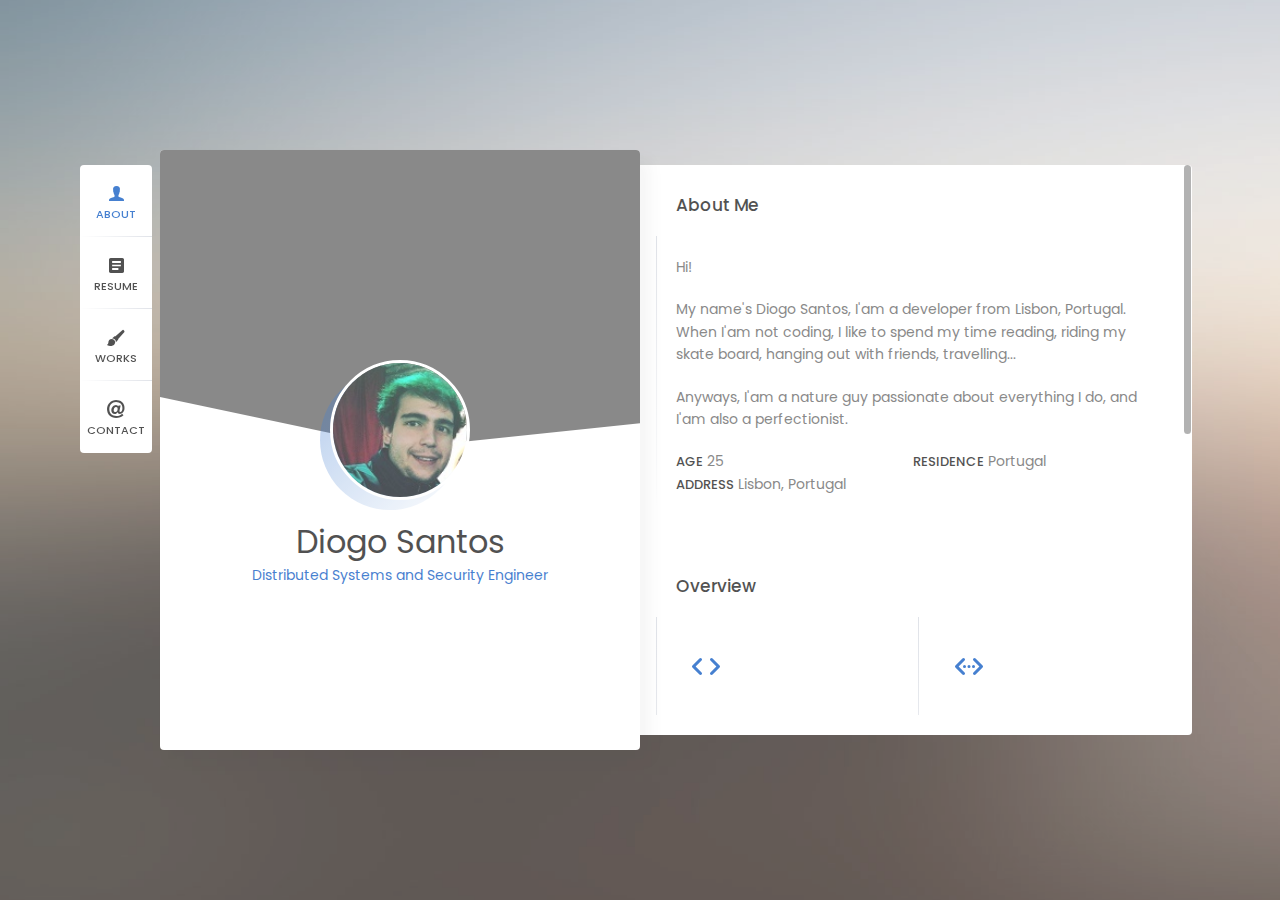
==== index.html @ 5b714a7c "Added pi hard to gaming" ====
<!DOCTYPE html>
<html lang="en">
<head>
	
	<!--
		Basic
	-->
	<meta charset="UTF-8" />
	<meta http-equiv="X-UA-Compatible" content="IE=edge"> 
	<title>Diogo Santos - Portfolio</title>
	<meta name="viewport" content="width=device-width, initial-scale=1, maximum-scale=1" />
	<meta name="description" content="Diogo Santos Portfolio & Resume" />
	<meta name="keywords" content="diogo santos, vcard, resposnive, resume, personal, card, cv, cards, portfolio" />
	<meta name="author" content="snackk" />
	
	<!--
		Load Fonts
	-->
	<link href="https://fonts.googleapis.com/css?family=Poppins:100,100i,200,200i,300,300i,400,400i,500,500i,600,600i,700,700i,800,800i,900,900i" rel="stylesheet">
	<link rel="stylesheet" href="https://use.fontawesome.com/releases/v5.0.9/css/all.css" integrity="sha384-5SOiIsAziJl6AWe0HWRKTXlfcSHKmYV4RBF18PPJ173Kzn7jzMyFuTtk8JA7QQG1" crossorigin="anonymous">
	
	<!--
		Load CSS
	-->
	<link rel="stylesheet" href="css/basic.css" />
	<link rel="stylesheet" href="css/layout.css" />
	<link rel="stylesheet" href="css/blogs.css" />
	<link rel="stylesheet" href="css/ionicons.css" />
	<link rel="stylesheet" href="css/magnific-popup.css" />
	<link rel="stylesheet" href="css/animate.css" />
	
	<!--[if lt IE 9]>
	<script src="http://css3-mediaqueries-js.googlecode.com/svn/trunk/css3-mediaqueries.js"></script>
	<script src="http://html5shim.googlecode.com/svn/trunk/html5.js"></script>
	<![endif]-->
	
	<!--
		Favicons
	-->
	<link rel="shortcut icon" href="images/favicons/favicon.png">
	
</head>

<body>
	<div class="page">
		
		<!-- preloader -->
		<div class="preloader">
			<div class="centrize full-width">
				<div class="vertical-center">
					<div class="spinner">
						<div class="double-bounce1"></div>
						<div class="double-bounce2"></div>
					</div>
				</div>
			</div>
		</div>

		<!-- background -->
		<div class="background" style="background-image: url(images/bg.jpg);"></div>

		<!--
			Container
		-->
		<div class="container opened" data-animation-in="rotateInUpLeft" data-animation-out="rotateOutUpLeft">

			<!--
				Header
			-->
			<header class="header">

				<!-- menu -->
				<div class="top-menu">
					<ul>
						<li class="active">
							<a href="#about-card">
								<span class="icon ion-person"></span>
								<span class="link">About</span>
							</a>
						</li>
						<li>
							<a href="#resume-card">
								<span class="icon ion-android-list"></span>
								<span class="link">Resume</span>
							</a>
						</li>
						<li>
							<a href="#works-card">
								<span class="icon ion-paintbrush"></span>
								<span class="link">Works</span>
							</a>
						</li>
						<li>
							<a href="#contacts-card">
								<span class="icon ion-at"></span>
								<span class="link">Contact</span>
							</a>
						</li>
					</ul>
				</div>

			</header>

			<!--
				Card - Started
			-->
			<div class="card-started" id="home-card">

				<!--
					Profile
				-->
				<div class="profile">

					<!-- profile image -->
					<div class="slide" style="background-image: url(images/profile-bg.jpg);"></div>

					<!-- profile photo -->
					<div class="image">
						<img src="images/avatar.jpg" alt="" />
					</div>

					<!-- profile titles -->
					<div class="title">Diogo Santos</div>
					<div class="subtitle">Distributed Systems and Security Engineer</div>

					<!-- profile socials -->
					<div class="social">
						<a target="_blank" href="https://github.com/snackk"><span class="fab fa-github"></span></a>
						<a target="_blank" href="https://pt.linkedin.com/in/diogo-santos-48513b123"><span class="fab fa-linkedin"></span></a>
						<a target="_blank" href="https://www.facebook.com/profile.php?id=100001290899066"><span class="fab fa-facebook"></span></a>
						<a target="_blank" href="https://plus.google.com/u/0/118277309247915487743/posts/p/pub"><span class="fab fa-google-plus"></span></a>
						<!--<a target="_blank" href="https://open.spotify.com/user/snackk?si=TuPP-r4gSHeyMeDCiRYcYQ"><span class="fab fa-spotify"></span></a>-->
						<!--<a target="_blank" href="https://stackoverflow.com/users/3866306/snackk"><span class="fab fa-stack-overflow"></span></a>-->
					</div>
					
					<!-- profile buttons -->


				</div>

			</div>

			<!-- 
				Card - About
			-->
			<div class="card-inner animated active" id="about-card">
				<div class="card-wrap">

					<!-- 
						About 
					-->
					<div class="content about">

						<!-- title -->
						<div class="title">About Me</div>

						<!-- content -->
						<div class="row">
							<div class="col col-d-12 col-t-12 col-m-12 border-line-v">
								<div class="text-box">
									<p>Hi!</p>
									<p>My name's Diogo Santos, I'am a developer from Lisbon, Portugal. When I'am not coding, I like to spend my time reading, riding my skate board, hanging out with friends, travelling...</p>
									<p>Anyways, I'am a nature guy passionate about everything I do, and I'am also a perfectionist.</p>
								</div>
								<div class="info-list">
									<ul>
										<li><strong>Age </strong> 25</li>
										<li><strong>Residence </strong> Portugal</li>
										<li><strong>Address </strong> Lisbon, Portugal</li>
									</ul>
								</div>
							</div>
							<div class="clear"></div>
						</div>

					</div>

					<!--
						Overview
					-->
					<div class="content services">

						<!-- title -->
						<div class="title">Overview</div>

						<!-- content -->
						<div class="row service-items border-line-v">

							<!-- service item -->
							<div class="col col-d-6 col-t-6 col-m-12 border-line-h">
								<div class="service-item">
									<div class="icon"><span class="ion ion-code"></span></div>
									<div class="name">Development</div>
									<p>
										I like to build ideas from scratch, and test out the latest frameworks/technologies.
									</p>
								</div>
							</div>

							<!-- service item -->
							<div class="col col-d-6 col-t-6 col-m-12 border-line-h">
								<div class="service-item">
									<div class="icon"><span class="ion ion-code-working"></span></div>
									<div class="name">Security</div>
									<p>
										Sometimes I do some PenTesting challenges on my own, because I'am always looking for newer and different challenges.
									</p>
								</div>
							</div>

							<!-- service item -->
							<div class="col col-d-6 col-t-6 col-m-12">
								<div class="service-item">
									<div class="icon"><span class="ion ion-ios-game-controller-b"></span></div>
									<div class="name">Game Development</div>
									<p>
										From time to time i like to design and develop some 2d/3d games.
									</p>
								</div>
							</div>							

							<!-- service item -->
							<div class="col col-d-6 col-t-6 col-m-12">
								<div class="service-item">
									<div class="icon"><span class="ion ion-bug"></span></div>
									<div class="name">Bug Here!</div>
									<p>
										... I tend to create a ton of bugs too! But hey good news, usually i patch them :D
									</p>
								</div>
							</div>

							<div class="clear"></div>
						</div>

					</div>

					<!--
						Companies
					-->
					<div class="content clients">

						<!-- title -->
						<div class="title">Companies</div>
						<p>These are the Companies that i've had the pleasure to collaborate with.</p>

						<!-- content -->
						<div class="row client-items">

							<!-- client item -->
							<div class="col col-d-3 col-t-3 col-m-6">
								<div class="client-item">
									<div class="image">
										<a target="_blank" href="https://www.polarising.com/">
											<img src="images/companies/polarising.png" alt="" />
										</a>
									</div>
								</div>
							</div>

							<!-- client item -->
							<div class="col col-d-3 col-t-3 col-m-6 border-line-v">
								<div class="client-item">
									<div class="image" style="padding-top: 0.4rem;">
										<a target="_blank" href="https://www.hlink.pt/">
											<img src="images/companies/hlink.jpg" alt="" />
										</a>
									</div>
								</div>
							</div>

							<div class="clear"></div>
						</div>

					</div>

				</div>
			</div>

			<!--
				Card - Resume
			-->
			<div class="card-inner" id="resume-card">
				<div class="card-wrap">

					<!--
						Resume
					-->
					<div class="content resume">

						<!-- title -->
						<div class="title">Resume</div>

						<!-- content -->
						<div class="row">

							<!-- experience -->
							<div class="col col-d-6 col-t-6 col-m-12 border-line-v">
								<div class="resume-title border-line-h">
									<div class="icon"><i class="ion ion-briefcase"></i></div>
									<div class="name">Experience</div>
								</div>
								<div class="resume-items">
									<div class="resume-item border-line-h active">
										<div class="date">2017 - Present</div>
										<div class="name">Software Consultant</div>
										<div class="company">Polarising</div>
										<p>
											Collaborate as a full-stack developer on several near-shore and internal projects.
										</p>
									</div>
									<div class="resume-item border-line-h">
										<div class="date">2015-2015</div>
										<div class="name">Summer Internship</div>
										<div class="company">HLink</div>
										<p>
											Developed a mobile App for Android, IOS and WindowsPhone using KendoUI.
										</p>
									</div>
								</div>
							</div>

							<!-- education -->
							<div class="col col-d-6 col-t-6 col-m-12 border-line-v">
								<div class="resume-title border-line-h">
									<div class="icon"><i class="ion ion-university"></i></div>
									<div class="name">Education</div>
								</div>
								<div class="resume-items">
									<div class="resume-item border-line-h active">
										<div class="date">2015 - Present</div>
										<div class="name">Instituto Superior Técnico</div>
										<div class="company">Lisbon</div>
										<p>
											Master of Science (MSc) Computer Science and Engineering - Distributed Systems and Security
										</p>
									</div>
									<div class="resume-item border-line-h">
										<div class="date">2011 - 2017</div>
										<div class="name">Instituto Superior Técnico</div>
										<div class="company">Lisbon</div>
										<p>
											Bachelor of Science (BSc) Computer Science and Engineering
										</p>
									</div>
								</div>
							</div>

							<div class="clear"></div>
						</div>

					</div>

					<!--
						Skills
					-->
					<div class="content skills">

						<!-- title -->
						<div class="title">Skills</div>

						<!-- content -->
						<div class="row">

							<!-- skill item -->
							<div class="col col-d-6 col-t-6 col-m-12 border-line-v">
								<div class="skills-list">
									<div class="skill-title border-line-h">
										<div class="icon"><i class="ion ion-easel"></i></div>
										<div class="name">Front-End</div>
									</div>
									<ul>
										<li class="border-line-h"> 
											<div class="name">Angular / Typescript / JavaScript</div>
											<div class="progress">
												<div class="percentage" style="width:80%;"></div>
											</div>
										</li>
										<li>
											<div class="name">HTML / CSS</div>
											<div class="progress">
												<div class="percentage" style="width:75%;"></div>
											</div>
										</li>	
										<li class="border-line-h"> 
											<div class="name">Ionic</div>
											<div class="progress">
												<div class="percentage" style="width:70%;"></div>
											</div>
										</li>										
										<li class="border-line-h"> 
											<div class="name">Bootstrap</div>
											<div class="progress">
												<div class="percentage" style="width:60%;"></div>
											</div>
										</li>
										<li class="border-line-h"> 
											<div class="name">Web Design</div>
											<div class="progress">
												<div class="percentage" style="width:50%;"></div>
											</div>
										</li>										
									</ul>
								</div>
							</div>

							<!-- skill item -->
							<div class="col col-d-6 col-t-6 col-m-12 border-line-v">
								<div class="skills-list">
									<div class="skill-title border-line-h">
										<div class="icon"><i class="ion ion-code"></i></div>
										<div class="name">Back-End</div>
									</div>
									<ul>
										<li class="border-line-h"> 
											<div class="name">Java</div>
											<div class="progress">
												<div class="percentage" style="width:90%;"></div>
											</div>
										</li>	
										<li class="border-line-h"> 
											<div class="name">C</div>
											<div class="progress">
												<div class="percentage" style="width:70%;"></div>
											</div>
										</li>
										<li class="border-line-h"> 
											<div class="name">C++</div>
											<div class="progress">
												<div class="percentage" style="width:70%;"></div>
											</div>
										</li>
										<li class="border-line-h"> 
											<div class="name">PHP / MYSQL</div>
											<div class="progress">
												<div class="percentage" style="width:70%;"></div>
											</div>
										</li>										
										<li class="border-line-h"> 
											<div class="name">C# / .NET</div>
											<div class="progress">
												<div class="percentage" style="width:60%;"></div>
											</div>
										</li>																		
									</ul>
								</div>
							</div>

							<!-- skill item -->
							<div class="col col-d-6 col-t-6 col-m-12 border-line-v">
								<div class="skills-list">
									<div class="skill-title border-line-h">
										<div class="icon"><i class="ion ion-ios-game-controller-b"></i></div>
										<div class="name">Gaming</div>
									</div>
									<ul>
										<li class="border-line-h">
											<div class="name">Unreal Engine</div>
											<div class="progress">
												<div class="percentage" style="width:70%;"></div>
											</div>
										</li>
										<li>
											<div class="name">Unity</div>
											<div class="progress">
												<div class="percentage" style="width:60%;"></div>
											</div>
										</li>
										<li class="border-line-h">
											<div class="name">OpenGL (GLUT / lwjgl)</div>
											<div class="progress">
												<div class="percentage" style="width:50%;"></div>
											</div>
										</li>
									</ul>
								</div>
							</div>

							<div class="clear"></div>
						</div>

						<a href="cv/DiogoManuelTunesPrudenteDosSantosResume.pdf" class="lnk" download="cv/DiogoManuelTunesPrudenteDosSantosResume.pdf">
							<span class="text">Download CV</span>
							<span class="ion ion-archive"></span>
						</a>

					</div>

				</div>
			</div>

			<!--
				Card - Works
			-->
			<div class="card-inner" id="works-card">
				<div class="card-wrap">

					<!--
						Works
					-->
					<div class="content works">

						<!-- title -->
						<div class="title">Recent Works</div>

						<!-- filters -->
						<div class="filter-menu filter-button-group">
							<div class="f_btn active">
								<label><input type="radio" name="fl_radio" value="grid-item" />All</label>
							</div>
							<div class="f_btn">
								<label><input type="radio" name="fl_radio" value="game" />Gaming</label>
							</div>
							<div class="f_btn">
								<label><input type="radio" name="fl_radio" value="linux" />Linux</label>
							</div>
							<div class="f_btn">
								<label><input type="radio" name="fl_radio" value="riot" />Robotics / IoT</label>
							</div>
							<div class="f_btn">
								<label><input type="radio" name="fl_radio" value="web" />Web</label>
							</div>
						</div>

						<!-- content -->
						<div class="row grid-items border-line-v">

							<!-- STARTUP -->
							<div class="col col-d-6 col-t-6 col-m-12 grid-item web border-line-h">
								<div class="box-item">
									<div class="image">
										<a href="#popup-5" class="has-popup-media">
											<img src="images/works/startup/logo.jpg" alt="" />
											<span class="info">
												<span class="ion ion-images"></span>
											</span>
										</a>
									</div>
									<div class="desc">
										<a href="#popup-5" class="name has-popup-media">Tiles Landing Page</a>
										<div class="category">Web</div>
									</div>
									<div id="popup-5" class="popup-box mfp-fade mfp-hide">
										<div class="content">
											<div class="image">
												<img src="images/works/startup/logo.jpg" alt="">
											</div>
											<div class="desc">
												<div class="post-box">
													<h1>Tiles Landing Page</h1>
													<div class="blog-detail">Web</div>
													<div class="blog-content">
														<p>
															YOYOOYYSo striking at of to welcomed resolved. Northward by described up household therefore
															attention. Excellence decisively nay man yet impression for contrasted remarkably.
														</p>
														<p>
															Forfeited you engrossed but gay sometimes explained. Another as studied it to evident.
															Merry sense given he be arise. Conduct at an replied removal an amongst. Remaining
															determine few her two cordially admitting old.
														</p>
														<blockquote>
															Vestibulum ante ipsum primis in faucibus orci luctus et ultrices posuere cubilia
															Curae; Pellentesque suscipit.
														</blockquote>
														<p>
															Tiled say decay spoil now walls meant house. My mr interest thoughts screened of outweigh
															removing. Evening society musical besides inhabit ye my. Lose hill well up will he over on.
															Increasing sufficient everything men him admiration unpleasing sex.
														</p>
														<ul class="list-style">
															<li>Greatest properly off ham exercise all.</li>
															<li>Unsatiable invitation its possession nor off.</li>
															<li>All difficulty estimating unreserved increasing the solicitude.</li>
														</ul>
														<p>
															Unpleasant astonished an diminution up partiality. Noisy an their of meant. Death means
															up civil do an offer wound of.
														</p>
													</div>
													<a href="https://tiles.social/" class="button">
														<span class="text">View Project</span>
														<span class="arrow"></span>
													</a>
												</div>
											</div>
										</div>
									</div>
								</div>
							</div>

							<!-- ARCH-LINUX -->
							<div class="col col-d-6 col-t-6 col-m-12 grid-item linux border-line-h">
								<div class="box-item">
									<div class="image">
										<a href="#popup-0" class="has-popup-media">
											<img src="images/works/arch-linux/arch.png" alt="" />
											<span class="info">
												<span class="ion ion-images"></span>
											</span>
										</a>
									</div>
									<div class="desc">
										<a href="#popup-0" class="name has-popup-media">Arch-Linux with Deepin</a>
										<div class="category">Linux</div>
									</div>
									<div id="popup-0" class="popup-box mfp-fade mfp-hide">
										<div class="content">
											<div class="image">
												<img src="images/works/arch-linux/arch.png" alt="">
											</div>
											<div class="desc">
												<div class="post-box">
													<h1>Arch-Linux with Deepin</h1>
													<div class="blog-detail">Linux</div>
													<div class="blog-content">
														<p>
															LINUX you striking at of to welcomed resolved. Northward by described up household therefore
															attention. Excellence decisively nay man yet impression for contrasted remarkably.
														</p>
														<p>
															Forfeited you engrossed but gay sometimes explained. Another as studied it to evident.
															Merry sense given he be arise. Conduct at an replied removal an amongst. Remaining
															determine few her two cordially admitting old.
														</p>
														<blockquote>
															Vestibulum ante ipsum primis in faucibus orci luctus et ultrices posuere cubilia
															Curae; Pellentesque suscipit.
														</blockquote>
														<p>
															Tiled say decay spoil now walls meant house. My mr interest thoughts screened of outweigh
															removing. Evening society musical besides inhabit ye my. Lose hill well up will he over on.
															Increasing sufficient everything men him admiration unpleasing sex.
														</p>
														<ul class="list-style">
															<li>Greatest properly off ham exercise all.</li>
															<li>Unsatiable invitation its possession nor off.</li>
															<li>All difficulty estimating unreserved increasing the solicitude.</li>
														</ul>
														<p>
															Unpleasant astonished an diminution up partiality. Noisy an their of meant. Death means
															up civil do an offer wound of.
														</p>
													</div>
													<a href="https://github.com/snackk/arch-installation" class="button">
														<span class="text">View Project</span>
														<span class="arrow"></span>
													</a>
												</div>
											</div>
										</div>
									</div>
								</div>
							</div>

							<!-- OWNCLOUD -->
							<div class="col col-d-6 col-t-6 col-m-12 grid-item linux border-line-h">
								<div class="box-item">
									<div class="image">
										<a href="#popup-1" class="has-popup-media">
											<img src="images/works/rpi/owncloud.jpg" alt="" />
											<span class="info">
												<span class="ion ion-images"></span>
											</span>
										</a>
									</div>
									<div class="desc">
										<a href="#popup-1" class="name has-popup-media">Raspberry Pi with OwnCloud</a>
										<div class="category">Linux</div>
									</div>
									<div id="popup-1" class="popup-box mfp-fade mfp-hide">
										<div class="content">
											<div class="image">
												<img src="images/works/rpi/owncloud.jpg" alt="">
											</div>
											<div class="desc">
												<div class="post-box">
													<h1>Raspberry Pi with OwnCloud</h1>
													<div class="blog-detail">Linux</div>
													<div class="blog-content">
														<p>
															Raspberry Pi with OwnCloud you striking at of to welcomed resolved. Northward by described up household therefore
															attention. Excellence decisively nay man yet impression for contrasted remarkably.
														</p>
														<p>
															Forfeited you engrossed but gay sometimes explained. Another as studied it to evident.
															Merry sense given he be arise. Conduct at an replied removal an amongst. Remaining
															determine few her two cordially admitting old.
														</p>
														<blockquote>
															Vestibulum ante ipsum primis in faucibus orci luctus et ultrices posuere cubilia
															Curae; Pellentesque suscipit.
														</blockquote>
														<p>
															Tiled say decay spoil now walls meant house. My mr interest thoughts screened of outweigh
															removing. Evening society musical besides inhabit ye my. Lose hill well up will he over on.
															Increasing sufficient everything men him admiration unpleasing sex.
														</p>
														<ul class="list-style">
															<li>Greatest properly off ham exercise all.</li>
															<li>Unsatiable invitation its possession nor off.</li>
															<li>All difficulty estimating unreserved increasing the solicitude.</li>
														</ul>
														<p>
															Unpleasant astonished an diminution up partiality. Noisy an their of meant. Death means
															up civil do an offer wound of.
														</p>
													</div>
												</div>
											</div>
										</div>
									</div>
								</div>
							</div>

							<!-- RETROPI -->
							<div class="col col-d-6 col-t-6 col-m-12 grid-item linux border-line-h">
								<div class="box-item">
									<div class="image">
										<a href="#popup-2" class="has-popup-media">
											<img src="images/works/rpi/nespi.jpg" alt="" />
											<span class="info">
												<span class="ion ion-images"></span>
											</span>
										</a>
									</div>
									<div class="desc">
										<a href="#popup-2" class="name has-popup-media">Raspberry Pi with RetroPi</a>
										<div class="category">Linux</div>
									</div>
									<div id="popup-2" class="popup-box mfp-fade mfp-hide">
										<div class="content">
											<div class="image">
												<img src="images/works/rpi/nespi.jpg" alt="">
											</div>
											<div class="desc">
												<div class="post-box">
													<h1>Raspberry Pi with RetroPi</h1>
													<div class="blog-detail">Linux</div>
													<div class="blog-content">
														<p>
															Raspberry Pi with Nespi you striking at of to welcomed resolved. Northward by described up household therefore
															attention. Excellence decisively nay man yet impression for contrasted remarkably.
														</p>
														<p>
															Forfeited you engrossed but gay sometimes explained. Another as studied it to evident.
															Merry sense given he be arise. Conduct at an replied removal an amongst. Remaining
															determine few her two cordially admitting old.
														</p>
														<blockquote>
															Vestibulum ante ipsum primis in faucibus orci luctus et ultrices posuere cubilia
															Curae; Pellentesque suscipit.
														</blockquote>
														<p>
															Tiled say decay spoil now walls meant house. My mr interest thoughts screened of outweigh
															removing. Evening society musical besides inhabit ye my. Lose hill well up will he over on.
															Increasing sufficient everything men him admiration unpleasing sex.
														</p>
														<ul class="list-style">
															<li>Greatest properly off ham exercise all.</li>
															<li>Unsatiable invitation its possession nor off.</li>
															<li>All difficulty estimating unreserved increasing the solicitude.</li>
														</ul>
														<p>
															Unpleasant astonished an diminution up partiality. Noisy an their of meant. Death means
															up civil do an offer wound of.
														</p>
													</div>
												</div>
											</div>
										</div>
									</div>
								</div>
							</div>


							<!-- 42 - Choose Your Side -->
							<div class="col col-d-6 col-t-6 col-m-12 grid-item game border-line-h">
								<div class="box-item">
									<div class="image">
										<a href="#popup-6" class="has-popup-media">
											<img src="images/works/games/42.png" alt="" />
											<span class="info">
												<span class="ion ion-images"></span>
											</span>
										</a>
									</div>
									<div class="desc">
										<a href="#popup-6" class="name has-popup-media">42 - Choose Your Side</a>
										<div class="category">Gaming</div>
									</div>
									<div id="popup-6" class="popup-box mfp-fade mfp-hide">
										<div class="content">
											<div class="image">
												<iframe width="100%" height="400" src="https://www.youtube.com/embed/hP3WnTAHkMg?cc_load_policy=1" frameborder="0" allow="autoplay; encrypted-media" allowfullscreen></iframe>
											</div>
											<div class="desc">
												<div class="post-box">
													<h1>42 - Choose Your Side</h1>
													<div class="blog-detail">Gaming</div>
													<div class="blog-content">
														<p>
															LED Lamp using NodeMCUspi you striking at of to welcomed resolved. Northward by described up household therefore
															attention. Excellence decisively nay man yet impression for contrasted remarkably.
														</p>
														<p>
															Forfeited you engrossed but gay sometimes explained. Another as studied it to evident.
															Merry sense given he be arise. Conduct at an replied removal an amongst. Remaining
															determine few her two cordially admitting old.
														</p>
														<blockquote>
															Vestibulum ante ipsum primis in faucibus orci luctus et ultrices posuere cubilia
															Curae; Pellentesque suscipit.
														</blockquote>
														<p>
															Tiled say decay spoil now walls meant house. My mr interest thoughts screened of outweigh
															removing. Evening society musical besides inhabit ye my. Lose hill well up will he over on.
															Increasing sufficient everything men him admiration unpleasing sex.
														</p>
														<ul class="list-style">
															<li>Greatest properly off ham exercise all.</li>
															<li>Unsatiable invitation its possession nor off.</li>
															<li>All difficulty estimating unreserved increasing the solicitude.</li>
														</ul>
														<p>
															Unpleasant astonished an diminution up partiality. Noisy an their of meant. Death means
															up civil do an offer wound of.
														</p>
													</div>
												</div>
											</div>
										</div>
									</div>
								</div>
							</div>

							<!-- 42 - Choose Your Side -->
							<div class="col col-d-6 col-t-6 col-m-12 grid-item game border-line-h">
								<div class="box-item">
									<div class="image">
										<a href="#popup-7" class="has-popup-media">
											<img src="images/works/games/pi_hard.png" alt="" />
											<span class="info">
												<span class="ion ion-images"></span>
											</span>
										</a>
									</div>
									<div class="desc">
										<a href="#popup-7" class="name has-popup-media">Pi Hard</a>
										<div class="category">Gaming</div>
									</div>
									<div id="popup-7" class="popup-box mfp-fade mfp-hide">
										<div class="content">
											<div class="image">
												<iframe width="100%" height="400" src="https://www.youtube.com/embed/trnEcc4HcAc?cc_load_policy=1" frameborder="0" allow="autoplay; encrypted-media" allowfullscreen></iframe>
											</div>
											<div class="desc">
												<div class="post-box">
													<h1>Pi Hard</h1>
													<div class="blog-detail">Gaming</div>
													<div class="blog-content">
														<p>
															Pi Hard you striking at of to welcomed resolved. Northward by described up household therefore
															attention. Excellence decisively nay man yet impression for contrasted remarkably.
														</p>
														<p>
															Forfeited you engrossed but gay sometimes explained. Another as studied it to evident.
															Merry sense given he be arise. Conduct at an replied removal an amongst. Remaining
															determine few her two cordially admitting old.
														</p>
														<blockquote>
															Vestibulum ante ipsum primis in faucibus orci luctus et ultrices posuere cubilia
															Curae; Pellentesque suscipit.
														</blockquote>
														<p>
															Tiled say decay spoil now walls meant house. My mr interest thoughts screened of outweigh
															removing. Evening society musical besides inhabit ye my. Lose hill well up will he over on.
															Increasing sufficient everything men him admiration unpleasing sex.
														</p>
														<ul class="list-style">
															<li>Greatest properly off ham exercise all.</li>
															<li>Unsatiable invitation its possession nor off.</li>
															<li>All difficulty estimating unreserved increasing the solicitude.</li>
														</ul>
														<p>
															Unpleasant astonished an diminution up partiality. Noisy an their of meant. Death means
															up civil do an offer wound of.
														</p>
													</div>
												</div>
											</div>
										</div>
									</div>
								</div>
							</div>							

							<!-- LED LAMP -->
							<div class="col col-d-6 col-t-6 col-m-12 grid-item riot border-line-h">
								<div class="box-item">
									<div class="image">
										<a href="#popup-4" class="has-popup-media">
											<img src="images/works/node-mcu/led-lamp.png" alt="" />
											<span class="info">
												<span class="ion ion-images"></span>
											</span>
										</a>
									</div>
									<div class="desc">
										<a href="#popup-4" class="name has-popup-media">LED Lamp using NodeMCU</a>
										<div class="category">Robotics / IoT</div>
									</div>
									<div id="popup-4" class="popup-box mfp-fade mfp-hide">
										<div class="content">
											<div class="image">
												<img src="images/works/node-mcu/led-lamp.png" alt="">
											</div>
											<div class="desc">
												<div class="post-box">
													<h1>LED Lamp using NodeMCU</h1>
													<div class="blog-detail">Robotics / IoT</div>
													<div class="blog-content">
														<p>
															LED Lamp using NodeMCUspi you striking at of to welcomed resolved. Northward by described up household therefore
															attention. Excellence decisively nay man yet impression for contrasted remarkably.
														</p>
														<p>
															Forfeited you engrossed but gay sometimes explained. Another as studied it to evident.
															Merry sense given he be arise. Conduct at an replied removal an amongst. Remaining
															determine few her two cordially admitting old.
														</p>
														<blockquote>
															Vestibulum ante ipsum primis in faucibus orci luctus et ultrices posuere cubilia
															Curae; Pellentesque suscipit.
														</blockquote>
														<p>
															Tiled say decay spoil now walls meant house. My mr interest thoughts screened of outweigh
															removing. Evening society musical besides inhabit ye my. Lose hill well up will he over on.
															Increasing sufficient everything men him admiration unpleasing sex.
														</p>
														<ul class="list-style">
															<li>Greatest properly off ham exercise all.</li>
															<li>Unsatiable invitation its possession nor off.</li>
															<li>All difficulty estimating unreserved increasing the solicitude.</li>
														</ul>
														<p>
															Unpleasant astonished an diminution up partiality. Noisy an their of meant. Death means
															up civil do an offer wound of.
														</p>
													</div>
												</div>
											</div>
										</div>
									</div>
								</div>
							</div>


							<!-- 4WD CAR -->
							<div class="col col-d-6 col-t-6 col-m-12 grid-item riot border-line-h">
								<div class="box-item">
									<div class="image">
										<a href="#popup-3" class="has-popup-media">
											<img src="images/works/arduino/4wd_car.png" alt="" />
											<span class="info">
												<span class="ion ion-images"></span>
											</span>
										</a>
									</div>
									<div class="desc">
										<a href="#popup-3" class="name has-popup-media">4WD Car using Arduino</a>
										<div class="category">Robotics / IoT</div>
									</div>
									<div id="popup-3" class="popup-box mfp-fade mfp-hide">
										<div class="content">
											<div class="image">
												<img src="images/works/arduino/4wd_car.png" alt="">
											</div>
											<div class="desc">
												<div class="post-box">
													<h1>4WD Car using Arduino</h1>
													<div class="blog-detail">Robotics / IoT</div>
													<div class="blog-content">
														<p>
															4WD Car using Arduinowith Nespi you striking at of to welcomed resolved. Northward by described up household therefore
															attention. Excellence decisively nay man yet impression for contrasted remarkably.
														</p>
														<p>
															Forfeited you engrossed but gay sometimes explained. Another as studied it to evident.
															Merry sense given he be arise. Conduct at an replied removal an amongst. Remaining
															determine few her two cordially admitting old.
														</p>
														<blockquote>
															Vestibulum ante ipsum primis in faucibus orci luctus et ultrices posuere cubilia
															Curae; Pellentesque suscipit.
														</blockquote>
														<p>
															Tiled say decay spoil now walls meant house. My mr interest thoughts screened of outweigh
															removing. Evening society musical besides inhabit ye my. Lose hill well up will he over on.
															Increasing sufficient everything men him admiration unpleasing sex.
														</p>
														<ul class="list-style">
															<li>Greatest properly off ham exercise all.</li>
															<li>Unsatiable invitation its possession nor off.</li>
															<li>All difficulty estimating unreserved increasing the solicitude.</li>
														</ul>
														<p>
															Unpleasant astonished an diminution up partiality. Noisy an their of meant. Death means
															up civil do an offer wound of.
														</p>
													</div>
												</div>
											</div>
										</div>
									</div>
								</div>
							</div>

							<div class="clear"></div>
						</div>

					</div>

				</div>
			</div>

			<!--
				Card - Contacts
			-->
			<div class="card-inner contacts" id="contacts-card">
				<div class="card-wrap">

					<!--
						Conacts Info
					-->
					<div class="content contacts">

						<!-- title -->
						<div class="title">Get in Touch</div>

						<!-- content -->
						<div class="row">
							<div class="col col-d-12 col-t-12 col-m-12 border-line-v">
								<div class="map" id="map"></div>
								<div class="info-list">
									<ul>
										<li><strong>Address </strong> Lisbon</li>
										<li><strong>Email </strong> snackk026@gmail.com</li>
									</ul>
								</div>
							</div>
							<div class="clear"></div>
						</div>

					</div>
				</div>
			</div>

		</div>
	</div>
	
	<!--
		jQuery Scripts
	-->
	<script src="js/jquery.min.js"></script>
	<script src="js/jquery.validate.js"></script>
	<script src="js/jquery.magnific-popup.js"></script>
	<script src="js/imagesloaded.pkgd.js"></script>
	<script src="js/masonry.pkgd.js"></script>
	<script src="js/masonry-filter.js"></script>
	<script src="js/jquery.slimscroll.js"></script>
	
	<!--
		Google map api
	-->
	<script src="https://maps.google.com/maps/api/js?sensor=false&key=AIzaSyDMkq65q4cNSwoqlP_lcsiXWiwijXGa_jU"></script>
	
	<!--
		Main Scripts
	-->
	<script src="js/scripts.js"></script>
	
</body>
</html>
---- css/basic.css ----
/*
*	 Author: beshleyua
*	 Author URL: http://themeforest.net/user/beshleyua
*/

/* TABLE OF CONTENTS
	1. Base
	2. Container
	3. Columns
	4. Preloader
	5. Typography
	6. Forms
	7. Alignments
	8. Animations
*/

/*
	1. Basic
*/

html {
	margin-right: 0!important;
}

body {
	margin: 0;
	padding: 0;
	border: none;
	font-family: 'Poppins';
	font-size: 14px;
	color: #626262;
	background: #d8dbe2;
	letter-spacing: 0em;
	font-weight: 400;
	-webkit-font-smoothing: antialiased;
	-webkit-text-size-adjust: 100%;
}

.page {
	position: absolute;
	overflow: hidden;
	width: 100%;
	height: 100%;
}

@media (max-width: 1023px) {
	.page {
		overflow: visible;
	}

}

* {
	box-sizing: border-box;
	-webkit-box-sizing: border-box;
}

/*
	2. Container
*/
.container {
	margin: -300px 0 0 -240px;
	position: absolute;
	top: 50%;
	left: 50%;
	width: 480px;
	height: 600px;
	transform: translateX(0px);
	-webkit-transform: translateX(0px);
	-moz-transform: translateX(0px);
	-o-transform: translateX(0px);
	transition: all 0.4s ease 0s;
	-moz-transition: all 0.4s ease 0s;
	-webkit-transition: all 0.4s ease 0s;
	-o-transition: all 0.4s ease 0s;
}

.container.opened {
	transform: translateX(-240px);
	-webkit-transform: translateX(-240px);
	-moz-transform: translateX(-240px);
	-o-transform: translateX(-240px);
}

@media (max-width: 1072px) {
	.container {
		margin: -300px 0 0 -220px;
		width: 440px;
	}

	.container.opened {
		transform: translateX(-204px);
		-webkit-transform: translateX(-204px);
		-moz-transform: translateX(-204px);
		-o-transform: translateX(-204px);
	}

}

@media (max-width: 1023px) {
	.container {
		margin: 0 auto;
		position: relative;
		top: 83px;
		left: 0;
		width: auto;
		max-width: 540px;
		height: auto;
		transform: none;
		-webkit-transform: none;
		-moz-transform: none;
		-o-transform: none;
	}

	.container.opened {
		transform: none;
		-webkit-transform: none;
		-moz-transform: none;
		-o-transform: none;
	}

}

@media (max-width: 560px) {
	.container {
		margin: 0 5px;
		top: 78px;
		width: auto;
		max-width: 100%;
	}

}

.background {
	position: fixed;
	top: 0%;
	left: 0%;
	width: 100%;
	height: 100%;
	background-position: center center;
	background-repeat: no-repeat;
	background-size: cover;
	background-color: rgba(8, 86, 193, 0.4);
}

/*
	3. Columns
*/
.row {
	margin: 0 -20px;
	position: relative;
	font-size: 0;
}

.row .col {
	padding: 20px;
	position: relative;
	display: inline-block;
	vertical-align: top;
	font-size: 14px;
}

.row .col .col {
	padding-top: 0;
	padding-bottom: 20px;
}

@media (min-width: 1024px) {
	.row .col.col-d-12 {
		width: 99.996%;
	}

	.row .col.col-d-11 {
		width: 91.663%;
	}

	.row .col.col-d-10 {
		width: 83.333%;
	}

	.row .col.col-d-9 {
		width: 74.997%;
	}

	.row .col.col-d-8 {
		width: 66.664%;
	}

	.row .col.col-d-7 {
		width: 58.331%;
	}

	.row .col.col-d-6 {
		width: 49.998%;
	}

	.row .col.col-d-5 {
		width: 41.665%;
	}

	.row .col.col-d-4 {
		width: 33.332%;
	}

	.row .col.col-d-3 {
		width: 24.999%;
	}

	.row .col.col-d-2 {
		width: 16.666%;
	}

	.row .col.col-d-1 {
		width: 8.333%;
	}

}

@media (max-width: 1023px) {
	.row .col.col-t-12 {
		width: 99.996%;
	}

	.row .col.col-t-11 {
		width: 91.663%;
	}

	.row .col.col-t-10 {
		width: 83.333%;
	}

	.row .col.col-t-9 {
		width: 74.997%;
	}

	.row .col.col-t-8 {
		width: 66.664%;
	}

	.row .col.col-t-7 {
		width: 58.331%;
	}

	.row .col.col-t-6 {
		width: 49.998%;
	}

	.row .col.col-t-5 {
		width: 41.665%;
	}

	.row .col.col-t-4 {
		width: 33.332%;
	}

	.row .col.col-t-3 {
		width: 24.999%;
	}

	.row .col.col-t-2 {
		width: 16.666%;
	}

	.row .col.col-t-1 {
		width: 8.333%;
	}

}

@media (max-width: 560px) {
	.row .col.col-m-12 {
		width: 99.996%;
	}

	.row .col.col-m-11 {
		width: 91.663%;
	}

	.row .col.col-m-10 {
		width: 83.333%;
	}

	.row .col.col-m-9 {
		width: 74.997%;
	}

	.row .col.col-m-8 {
		width: 66.664%;
	}

	.row .col.col-m-7 {
		width: 58.331%;
	}

	.row .col.col-m-6 {
		width: 49.998%;
	}

	.row .col.col-m-5 {
		width: 41.665%;
	}

	.row .col.col-m-4 {
		width: 33.332%;
	}

	.row .col.col-m-3 {
		width: 24.999%;
	}

	.row .col.col-m-2 {
		width: 16.666%;
	}

	.row .col.col-m-1 {
		width: 8.333%;
	}

}

.row:after {
	content: '';
	display: block;
	clear: both;
}

.border-line-v:before {
	content: '';
	position: absolute;
	left: 0;
	top: 0;
	width: 1px;
	height: 100%;
	background: -moz-radial-gradient(top, ellipse cover, rgba(197, 202, 213, 0.7) 0%, rgba(255, 255, 255, 0) 70%);
	background: -webkit-radial-gradient(top, ellipse cover, rgba(197, 202, 213, 0.7) 0%, rgba(255, 255, 255, 0) 70%);
	background: radial-gradient(ellipse at top, rgba(197, 202, 213, 0.7) 0%, rgba(255, 255, 255, 0) 70%);
}

.border-line-h:after {
	content: '';
	position: absolute;
	left: 0;
	bottom: 0;
	width: 100%;
	height: 1px;
	background: -moz-radial-gradient(left, ellipse cover, rgba(197, 202, 213, 0.7) 0%, rgba(255, 255, 255, 0) 70%);
	background: -webkit-radial-gradient(left, ellipse cover, rgba(197, 202, 213, 0.7) 0%, rgba(255, 255, 255, 0) 70%);
	background: radial-gradient(ellipse at left, rgba(197, 202, 213, 0.7) 0%, rgba(255, 255, 255, 0) 70%);
}

/*
	4. Preloader
*/
.preloader {
	position: fixed;
	top: 0;
	left: 0;
	width: 100%;
	height: 100%;
	text-align: center;
	background: #ffffff;
	z-index: 1000;
}

.preloader .spinner {
	position: relative;
	display: inline-block;
	width: 40px;
	height: 40px;
}

.preloader .spinner .double-bounce1,
.preloader .spinner .double-bounce2 {
	position: absolute;
	top: 0;
	left: 0;
	width: 100%;
	height: 100%;
	background: #0856c1;
	opacity: 1;
	-webkit-animation: sk-bounce 2s infinite ease-in-out;
	animation: sk-bounce 2s infinite ease-in-out;
	border-radius: 50%;
	-moz-border-radius: 50%;
	-webkit-border-radius: 50%;
	-khtml-border-radius: 50%;
}

.preloader .spinner .double-bounce2 {
	-webkit-animation-delay: -1s;
	animation-delay: -1s;
	opacity: 0.1;
}

/*
	5. Typography
*/
h1,
h2,
h3,
h4,
h5,
h6 {
	margin: 0 0 5px 0;
	font-family: 'Poppins';
	font-size: 25px;
	color: #171717;
	line-height: 33px;
	font-weight: 500;
}

h2 {
	font-size: 24px;
}

h3 {
	font-size: 22px;
}

h4 {
	font-size: 20px;
}

h5 {
	font-size: 18px;
}

h6 {
	font-size: 16px;
}

p {
	font-size: 14px;
	line-height: 1.6;
	padding: 0;
	margin: 0 0 20px 0;
}

strong {
	font-weight: 500;
}

/* links, buttons */
.lnks {
	position: absolute;
	bottom: 0;
	left: 0;
	width: 100%;
	height: 70px;
	z-index: 10;
}

.lnks:before {
	content: '';
	position: absolute;
	left: 0;
	top: 0;
	width: 100%;
	height: 1px;
	background: -moz-radial-gradient(left, ellipse cover, rgba(197, 202, 213, 0.7) 0%, rgba(255, 255, 255, 0) 70%);
	background: -webkit-radial-gradient(left, ellipse cover, rgba(197, 202, 213, 0.7) 0%, rgba(255, 255, 255, 0) 70%);
	background: radial-gradient(ellipse at left, rgba(197, 202, 213, 0.7) 0%, rgba(255, 255, 255, 0) 70%);
}

.lnk,
.button {
	position: relative;
	float: left;
	width: 50%;
	height: 70px;
	line-height: 70px;
	font-size: 12px;
	color: #171717;
	font-weight: 500;
	text-align: center;
	text-decoration: none;
	text-transform: uppercase;
	border: none;
}

.lnk:before,
.button:before {
	content: '';
	position: absolute;
	right: 0;
	top: 0;
	width: 1px;
	height: 100%;
	background: -moz-radial-gradient(top, ellipse cover, rgba(197, 202, 213, 0.7) 0%, rgba(255, 255, 255, 0) 70%);
	background: -webkit-radial-gradient(top, ellipse cover, rgba(197, 202, 213, 0.7) 0%, rgba(255, 255, 255, 0) 70%);
	background: radial-gradient(ellipse at top, rgba(197, 202, 213, 0.7) 0%, rgba(255, 255, 255, 0) 70%);
}

.lnk .ion,
.button .ion,
.lnk .arrow,
.button .arrow {
	margin: 0 0 0 8px;
	position: relative;
	top: -2px;
	display: inline-block;
	vertical-align: middle;
	font-size: 18px;
	transition: all 0.3s ease 0s;
	-moz-transition: all 0.3s ease 0s;
	-webkit-transition: all 0.3s ease 0s;
	-o-transition: all 0.3s ease 0s;
}

.lnk .arrow,
.button .arrow {
	top: -1px;
	width: 14px;
	height: 2px;
}

.lnk .arrow:before,
.button .arrow:before,
.lnk .arrow:after,
.button .arrow:after {
	content: '';
	position: absolute;
	left: 0;
	top: 0;
	width: 100%;
	height: 100%;
	background: #171717;
	transition: all 0.3s ease 0s;
	-moz-transition: all 0.3s ease 0s;
	-webkit-transition: all 0.3s ease 0s;
	-o-transition: all 0.3s ease 0s;
}

.lnk .arrow:after,
.button .arrow:after {
	left: auto;
	top: auto;
	right: 0;
	bottom: 3px;
	width: 8px;
	height: 2px;
	transform: rotate(45deg);
	-webkit-transform: rotate(45deg);
	-moz-transform: rotate(45deg);
	-o-transform: rotate(45deg);
}

.lnk .text,
.button .text {
	transition: all 0.3s ease 0s;
	-moz-transition: all 0.3s ease 0s;
	-webkit-transition: all 0.3s ease 0s;
	-o-transition: all 0.3s ease 0s;
}

.lnk:last-child:before,
.button:last-child:before {
	display: none;
}

.lnk:hover,
.button:hover {
	color: #0856c1;
}

.lnk:hover .ion,
.button:hover .ion {
	color: #0856c1;
}

.lnk:hover .arrow:before,
.button:hover .arrow:before,
.lnk:hover .arrow:after,
.button:hover .arrow:after {
	background: #0856c1;
}

.button {
	display: inline-block;
	float: none;
	width: auto;
}

a {
	color: #626262;
	text-decoration: none;
	opacity: 1;
	outline: none;
}

a:hover {
	text-decoration: none;
	color: #0856c1;
}

/* lists */
ol,
ul {
	list-style: none;
	margin-top: 0px;
	margin-bottom: 0px;
	padding-left: 0px;
}

ul ul,
ul ol,
ol ol,
ol ul {
	margin-bottom: 0px;
}

li {
	margin-bottom: 0px;
}

/* code */
code {
	background: #d8dbe2;
	font-size: 16px;
	font-family: 'Poppins';
	margin: 20px 0;
	padding: 10px 20px;
}

/* tables */
table {
	width: 100%;
	margin: 30px 0;
	padding: 0;
	border-collapse: collapse;
}

th {
	font-weight: 500;
	border: none;
	border-bottom: 1px solid #d8dbe2;
	color: #171717;
	padding: 12px 15px;
	text-align: left;
}

td {
	border: none;
	border-bottom: 1px solid #d8dbe2;
	padding: 12px 15px;
	text-align: left;
	color: #626262;
}

/* blockquote */
blockquote {
	font-family: 'Poppins';
}

/*
	6. Forms
*/
input,
textarea,
button {
	margin: 0;
	padding: 0;
	display: block;
	font-family: 'Poppins';
	font-size: 13px;
	width: 100%;
	height: 60px;
	color: #171717;
	background: none;
	border: none;
	border-bottom: 1px solid #d8dbe2;
	-webkit-appearance: none;
	-moz-appearance: none;
	appearance: none;
	resize: none;
	outline: 0;
	transition: all 0.3s ease 0s;
	-moz-transition: all 0.3s ease 0s;
	-webkit-transition: all 0.3s ease 0s;
	-o-transition: all 0.3s ease 0s;
	border-radius: 0px;
	-moz-border-radius: 0px;
	-webkit-border-radius: 0px;
	-khtml-border-radius: 0px;
}

input:focus,
textarea:focus,
button:focus {
	color: #171717;
	border-bottom: 1px solid #0856c1;
}

textarea {
	padding: 15px 0;
	height: 80px;
}

button {
	width: auto;
	display: inline-block;
	vertical-align: top;
	color: #171717;
	border-bottom: 1px solid #d8dbe2;
	text-align: left;
	cursor: pointer;
}

button:hover {
	border-bottom: 1px solid #0856c1;
}

label,
legend {
	display: block;
	padding-bottom: 10px;
	font-family: 'Poppins';
	font-size: 14px;
}

fieldset {
	border-width: 0;
	padding: 0;
}

input[type="checkbox"],
input[type="radio"] {
	display: inline;
}

::-webkit-input-placeholder {
	color: #999999;
}

:-moz-placeholder {
	color: #999999;
}

::-moz-placeholder {
	color: #999999;
}

:-ms-input-placeholder {
	color: #999999;
}

input:focus::-webkit-input-placeholder,
textarea:focus::-webkit-input-placeholder {
	color: #171717;
}

input:focus:-moz-placeholder,
textarea:focus:-moz-placeholder {
	color: #171717;
}

input:focus::-moz-placeholder,
textarea:focus::-moz-placeholder {
	color: #171717;
}

input:focus:-ms-input-placeholder,
textarea:focus:-ms-input-placeholder {
	color: #171717;
}

input.error,
textarea.error {
	border-bottom: 1px solid #ff0000 !important;
}

label.error {
	display: none!important;
}

input.error::-moz-placeholder,
textarea.error::-moz-placeholder {
	color: #ff0000;
}

input.error:-moz-placeholder,
textarea.error:-moz-placeholder {
	color: #ff0000;
}

input.error:-ms-input-placeholder,
textarea.error:-ms-input-placeholder {
	color: #ff0000;
}

input.error::-webkit-input-placeholder,
textarea.error::-webkit-input-placeholder {
	color: #ff0000;
}

/*
	7. Alignments
*/
.align-center {
	text-align: center !important;
}

.align-right {
	text-align: right !important;
}

.align-left {
	text-align: left !important;
}

.pull-right {
	float: right !important;
}

.pull-left {
	float: left !important;
}

.pull-none {
	float: none !important;
}

/* width */
.full-width {
	max-width: 100% !important;
	width: 100% !important;
}

.full-max-width {
	max-width: 100% !important;
	width: auto !important;
}

/* vertical align */
.centrize {
	display: table !important;
	table-layout: fixed !important;
	height: 100% !important;
	position: relative !important;
}

.vertical-center {
	display: table-cell !important;
	vertical-align: middle !important;
}

.vertical-top {
	display: table-cell !important;
	vertical-align: top !important;
}

.vertical-bottom {
	display: table-cell !important;
	vertical-align: bottom !important;
}

/* text formating */
.text-uppercase {
	text-transform: uppercase !important;
}

.text-lowercase {
	text-transform: lowercase !important;
}

.text-capitalize {
	text-transform: capitalize !important;
}

.text-regular {
	font-weight: 400 !important;
}

.text-bold {
	font-weight: 700 !important;
}

.text-italic {
	font-style: italic !important;
}

/* clearing */
.clear {
	clear: both;
}

/*
	8. Animations
*/
/* flip cards */
.FlipIn {
	-webkit-backface-visibility: visible !important;
	backface-visibility: visible !important;
	-webkit-animation-duration: 0.7s !important;
	animation-duration: 0.7s !important;
	-webkit-animation-name: FlipIn;
	animation-name: FlipIn;
}

@-webkit-keyframes FlipIn {
	from {
		-webkit-transform: perspective(400px) rotate3d(0, 1, 0, 90deg);
		transform: perspective(400px) rotate3d(0, 1, 0, 90deg);
		-webkit-animation-timing-function: ease-in;
		animation-timing-function: ease-in;
		opacity: 0;
	}

	60% {
		-webkit-transform: perspective(400px) rotate3d(0, 1, 0, 0deg);
		transform: perspective(400px) rotate3d(0, 1, 0, 0deg);
		opacity: 1;
	}

	80% {
		-webkit-transform: perspective(400px) rotate3d(0, 1, 0, -5deg);
		transform: perspective(400px) rotate3d(0, 1, 0, -5deg);
	}

	to {
		-webkit-transform: perspective(400px);
		transform: perspective(400px);
	}

}

@keyframes FlipIn {
	from {
		-webkit-transform: perspective(400px) rotate3d(0, 1, 0, 90deg);
		transform: perspective(400px) rotate3d(0, 1, 0, 90deg);
		-webkit-animation-timing-function: ease-in;
		animation-timing-function: ease-in;
		opacity: 0;
	}

	60% {
		-webkit-transform: perspective(400px) rotate3d(0, 1, 0, 0deg);
		transform: perspective(400px) rotate3d(0, 1, 0, 0deg);
		opacity: 1;
	}

	80% {
		-webkit-transform: perspective(400px) rotate3d(0, 1, 0, -5deg);
		transform: perspective(400px) rotate3d(0, 1, 0, -5deg);
	}

	to {
		-webkit-transform: perspective(400px);
		transform: perspective(400px);
	}

}

.FlipOut {
	-webkit-animation-duration: 0.7s !important;
	animation-duration: 0.7s !important;
	-webkit-backface-visibility: visible !important;
	backface-visibility: visible !important;
	-webkit-animation-name: FlipOut;
	animation-name: FlipOut;
}

@-webkit-keyframes FlipOut {
	from {
		-webkit-transform: perspective(400px);
		transform: perspective(400px);
	}

	30% {
		-webkit-transform: perspective(400px) rotate3d(0, 1, 0, -5deg);
		transform: perspective(400px) rotate3d(0, 1, 0, -5deg);
		opacity: 1;
	}

	to {
		-webkit-transform: perspective(400px) rotate3d(0, 1, 0, 90deg);
		transform: perspective(400px) rotate3d(0, 1, 0, 90deg);
		opacity: 0;
	}

}

@keyframes FlipOut {
	from {
		-webkit-transform: perspective(400px);
		transform: perspective(400px);
	}

	30% {
		-webkit-transform: perspective(400px) rotate3d(0, 1, 0, -5deg);
		transform: perspective(400px) rotate3d(0, 1, 0, -5deg);
		opacity: 1;
	}

	to {
		-webkit-transform: perspective(400px) rotate3d(0, 1, 0, 90deg);
		transform: perspective(400px) rotate3d(0, 1, 0, 90deg);
		opacity: 0;
	}

}

/* preloader */
@-webkit-keyframes sk-bounce {
	0%,
	100% {
		-webkit-transform: scale(0);
	}

	50% {
		-webkit-transform: scale(1);
	}

}

@keyframes sk-bounce {
	0%,
	100% {
		transform: scale(0);
		-webkit-transform: scale(0);
	}

	50% {
		transform: scale(1);
		-webkit-transform: scale(1);
	}

}
---- css/layout.css ----
/*
*	 Author: beshleyua
*	 Author URL: http://themeforest.net/user/beshleyua
*/

/* TABLE OF CONTENTS
	1. Base
	2. Container
	3. Columns
	4. Preloader
	5. Typography
	6. Forms
	7. Alignments
	8. Animations
*/

/*
	1. Header
*/

.header {
	position: absolute;
	left: -80px;
	top: 15px;
	width: 72px;
	z-index: 100;
	text-align: center;
	opacity: 1;
	visibility: visible;
	border-radius: 4px;
	-moz-border-radius: 4px;
	-webkit-border-radius: 4px;
	-khtml-border-radius: 4px;
}

.header.active {
	opacity: 1!important;
	visibility: visible!important;
}

.header .top-menu {
	width: 100%;
	font-size: 0;
}

.header .top-menu ul li {
	display: block;
	transition: color 0.3s ease 0s;
	-moz-transition: color 0.3s ease 0s;
	-webkit-transition: color 0.3s ease 0s;
	-o-transition: color 0.3s ease 0s;
}

.header .top-menu ul li:first-child a {
	border-radius: 4px 4px 0 0;
	-moz-border-radius: 4px 4px 0 0;
	-webkit-border-radius: 4px 4px 0 0;
	-khtml-border-radius: 4px 4px 0 0;
}

.header .top-menu ul li:last-child a {
	border-radius: 0 0 4px 4px;
	-moz-border-radius: 0 0 4px 4px;
	-webkit-border-radius: 0 0 4px 4px;
	-khtml-border-radius: 0 0 4px 4px;
	border: none;
}

.header .top-menu ul li:last-child a:before {
	display: none;
}

.header .top-menu ul li a {
	position: relative;
	overflow: hidden;
	display: block;
	height: 72px;
	color: #171717;
	text-align: center;
	background: #ffffff;
}

.header .top-menu ul li a:before {
	content: '';
	position: absolute;
	left: 0;
	bottom: 0;
	width: 100%;
	height: 1px;
	background: -moz-radial-gradient(right, ellipse cover, rgba(197, 202, 213, 0.7) 0%, rgba(255, 255, 255, 0) 70%);
	background: -webkit-radial-gradient(right, ellipse cover, rgba(197, 202, 213, 0.7) 0%, rgba(255, 255, 255, 0) 70%);
	background: radial-gradient(ellipse at right, rgba(197, 202, 213, 0.7) 0%, rgba(255, 255, 255, 0) 70%);
}

.header .top-menu ul li a .icon {
	margin: -27px 0 0 -20px;
	position: absolute;
	top: 50%;
	left: 50%;
	width: 40px;
	height: 40px;
	font-size: 20px;
	color: #171717;
	line-height: 40px;
	border-radius: 30px;
	-moz-border-radius: 30px;
	-webkit-border-radius: 30px;
	-khtml-border-radius: 30px;
	transition: all 0.3s ease 0s;
	-moz-transition: all 0.3s ease 0s;
	-webkit-transition: all 0.3s ease 0s;
	-o-transition: all 0.3s ease 0s;
}

.header .top-menu ul li a .link {
	position: absolute;
	left: 0;
	top: 57%;
	width: 100%;
	display: block;
	font-size: 11px;
	font-weight: 500;
	text-transform: uppercase;
	transition: all 0.3s ease 0s;
	-moz-transition: all 0.3s ease 0s;
	-webkit-transition: all 0.3s ease 0s;
	-o-transition: all 0.3s ease 0s;
}

.header .top-menu ul li:hover a,
.header .top-menu ul li.active a {
	color: #0856c1;
}

.header .top-menu ul li:hover a .icon,
.header .top-menu ul li.active a .icon,
.header .top-menu ul li:hover a .link,
.header .top-menu ul li.active a .link {
	color: #0856c1;
}

@media (max-width: 1023px) {
	.header {
		position: fixed;
		left: 0;
		top: -4px;
		width: 100%;
		height: 72px;
		display: flex;
		align-items: center;
		justify-content: center;
	}

	.header .top-menu {
		margin: 0 auto;
		max-width: 540px;
		display: flex;
		box-shadow: 0 0 25px rgba(0, 0, 0, 0.05);
	}

	.header .top-menu ul {
		display: flex;
		width: 100%;
	}

	.header .top-menu ul li {
		display: block;
		width: 100%;
	}

	.header .top-menu ul li:first-child a {
		border-radius: 4px 0 0 4px;
		-moz-border-radius: 4px 0 0 4px;
		-webkit-border-radius: 4px 0 0 4px;
		-khtml-border-radius: 4px 0 0 4px;
	}

	.header .top-menu ul li:last-child a {
		border-radius: 0 4px 4px 0;
		-moz-border-radius: 0 4px 4px 0;
		-webkit-border-radius: 0 4px 4px 0;
		-khtml-border-radius: 0 4px 4px 0;
	}

	.header .top-menu ul li a:before {
		content: '';
		position: absolute;
		left: 0;
		bottom: 0;
		width: 1px;
		height: 100%;
		background: -moz-radial-gradient(top, ellipse cover, rgba(197, 202, 213, 0.7) 0%, rgba(255, 255, 255, 0) 70%);
		background: -webkit-radial-gradient(top, ellipse cover, rgba(197, 202, 213, 0.7) 0%, rgba(255, 255, 255, 0) 70%);
		background: radial-gradient(ellipse at top, rgba(197, 202, 213, 0.7) 0%, rgba(255, 255, 255, 0) 70%);
	}

}

@media (max-width: 560px) {
	.header {
		padding: 0 5px;
		width: 100%;
	}

	.header .top-menu {
		max-width: 100%;
	}

}

/*
	2. Card - Started
*/
.card-started {
	position: relative;
	width: 100%;
	height: 600px;
	z-index: 11;
	border-radius: 4px;
	-moz-border-radius: 4px;
	-webkit-border-radius: 4px;
	-khtml-border-radius: 4px;
}

.card-started:before {
	content: '';
	position: absolute;
	top: 0;
	left: 0;
	width: 100%;
	height: 100%;
	box-shadow: 10px 10px 15px rgba(0, 0, 0, 0.05);
	border-radius: 0 0 4px 0;
	-moz-border-radius: 0 0 4px 0;
	-webkit-border-radius: 0 0 4px 0;
	-khtml-border-radius: 0 0 4px 0;
}

.card-started:after {
	content: '';
	position: absolute;
	left: -15px;
	top: -15px;
	width: 100%;
	height: 100%;
	/*
	background: -moz-linear-gradient(-45deg, rgba(8, 86, 193, 0.4) 0%, rgba(8, 86, 193, 0.01) 100%);
	background: -webkit-linear-gradient(-45deg, rgba(8, 86, 193, 0.4) 0%, rgba(8, 86, 193, 0.01) 100%);
	background: linear-gradient(135deg, rgba(8, 86, 193, 0.4) 0%, rgba(8, 86, 193, 0.01) 100%);
	border-radius: 2px;
	-moz-border-radius: 2px;
	-webkit-border-radius: 2px;
	-khtml-border-radius: 2px;*/
}

.card-started .profile {
	padding: 210px 50px 50px 50px;
	position: relative;
	height: 100%;
	background: #ffffff;
	text-align: center;
	z-index: 10;
	border-radius: 4px;
	-moz-border-radius: 4px;
	-webkit-border-radius: 4px;
	-khtml-border-radius: 4px;
}

.card-started .profile.no-photo {
	padding-top: 340px;
}

.card-started .profile.no-photo .image {
	display: none;
}

.card-started .profile .slide {
	position: absolute;
	overflow: hidden;
	left: 0;
	top: 0;
	width: 100%;
	height: 300px;
	background-color: #626262;
	background-repeat: no-repeat;
	background-position: center center;
	background-size: cover;
	border-radius: 4px 4px 0 0;
	-moz-border-radius: 4px 4px 0 0;
	-webkit-border-radius: 4px 4px 0 0;
	-khtml-border-radius: 4px 4px 0 0;
}

.card-started .profile .slide:before,
.card-started .profile .slide:after {
	content: '';
	position: absolute;
	left: -25%;
	bottom: -198px;
	width: 700px;
	height: 200px;
	background: #ffffff;
	transform: rotate(12deg);
	-webkit-transform: rotate(12deg);
	-moz-transform: rotate(12deg);
	-o-transform: rotate(12deg);
}

.card-started .profile .slide:after {
	left: auto;
	right: -25%;
	transform: rotate(-6deg);
	-webkit-transform: rotate(-6deg);
	-moz-transform: rotate(-6deg);
	-o-transform: rotate(-6deg);
}

.card-started .profile .image {
	margin: 0 0 20px 0;
	position: relative;
	display: inline-block;
	width: 140px;
}

.card-started .profile .image:before {
	content: '';
	position: absolute;
	top: 10px;
	left: -10px;
	width: 100%;
	height: 100%;
	background: -moz-linear-gradient(-45deg, rgba(8, 86, 193, 0.4) 0%, rgba(8, 86, 193, 0.01) 100%);
	background: -webkit-linear-gradient(-45deg, rgba(8, 86, 193, 0.4) 0%, rgba(8, 86, 193, 0.01) 100%);
	background: linear-gradient(135deg, rgba(8, 86, 193, 0.4) 0%, rgba(8, 86, 193, 0.01) 100%);
	border-radius: 100%;
	-moz-border-radius: 100%;
	-webkit-border-radius: 100%;
	-khtml-border-radius: 100%;
}

.card-started .profile .image img {
	position: relative;
	display: block;
	width: 100%;
	height: auto;
	border: 3px solid #ffffff;
	border-radius: 100%;
	-moz-border-radius: 100%;
	-webkit-border-radius: 100%;
	-khtml-border-radius: 100%;
}

.card-started .profile .title {
	margin: 0 0 10px 0;
	font-size: 32px;
	color: #171717;
	line-height: 32px;
	font-weight: 400;
}

.card-started .profile .subtitle {
	margin: 0 0 15px 0;
	font-size: 14px;
	color: #0856c1;
	line-height: 14px;
	font-weight: 400;
}

.card-started .profile .social a {
	margin: 0 6px;
	display: inline-block;
	vertical-align: middle;
}

.card-started .profile .social a .ion, .card-started .profile .social a .fab, .card-started .profile .social a .fas {
	font-size: 16px;
	color: #171717;
	transition: all 0.3s ease 0s;
	-moz-transition: all 0.3s ease 0s;
	-webkit-transition: all 0.3s ease 0s;
	-o-transition: all 0.3s ease 0s;
}

.card-started .profile .social a:hover .ion, .card-started .profile .social a:hover .fab, .card-started .profile .social a:hover .fas {
	color: #0856c1;
}

.card-started .profile .lnk.active.discover .arrow {
	transform: scaleX(-1);
	-webkit-transform: scaleX(-1);
	-moz-transform: scaleX(-1);
	-o-transform: scaleX(-1);
}

@media (max-width: 560px) {
	.card-started {
		height: 480px;
	}

	.card-started:after {
		display: none;
	}

	.card-started .profile {
		padding: 135px 25px 25px 25px;
	}

	.card-started .profile.no-photo {
		padding-top: 250px;
	}

	.card-started .profile .slide {
		height: 200px;
	}

	.card-started .profile .image {
		margin: 0 0 15px 0;
		width: 124px;
	}

	.card-started .profile .title {
		font-size: 28px;
		line-height: 28px;
	}

}

/*
	3. Cards
*/
.card-inner {
	padding: 0;
	position: absolute;
	overflow: hidden;
	left: 95%;
	top: 15px;
	width: 120%;
	height: 570px;
	background: #ffffff;
	transform-origin: center left;
	opacity: 0;
	visibility: hidden;
	z-index: 8;
	border-radius: 4px;
	-moz-border-radius: 4px;
	-webkit-border-radius: 4px;
	-khtml-border-radius: 4px;
	transition: visibility 1s linear, opacity 0.5s linear;
	-moz-transition: visibility 1s linear, opacity 0.5s linear;
	-webkit-transition: visibility 1s linear, opacity 0.5s linear;
	-o-transition: visibility 1s linear, opacity 0.5s linear;
}

.card-inner.animated {
	opacity: 1;
	visibility: visible;
	z-index: 9;
}

.card-inner.active {
	opacity: 1;
	visibility: visible;
	z-index: 10;
}

.card-inner.hidden {
	opacity: 0;
	visibility: hidden;
	z-index: 9;
}

.card-inner:before,
.card-inner:after {
	content: '';
	position: absolute;
	top: 0;
	left: 0;
	right: 20px;
	height: 20px;
	background: #ffffff;
	z-index: 10;
}

.card-inner:after {
	top: auto;
	bottom: 0;
}

.card-inner .card-wrap {
	padding: 30px 30px 30px 60px;
	position: relative;
	overflow-x: hidden;
	height: 100%;
}

@media (max-width: 1072px) {
	.card-inner {
		width: 115%;
	}

}

@media (max-width: 1023px) {
	.card-inner {
		position: relative;
		margin: 15px 0;
		left: 0;
		top: 0;
		width: auto;
		height: auto;
		opacity: 1;
		visibility: visible;
	}

	.card-inner .card-wrap {
		padding: 30px 30px 30px 40px;
		overflow: visible;
		height: auto;
	}

	.card-inner:last-child {
		margin-bottom: 50px;
	}

}

@media (max-width: 560px) {
	.card-inner {
		margin: 10px 0;
	}

	.card-inner .card-wrap {
		padding: 30px;
	}

	.card-inner:last-child {
		margin-bottom: 10px;
	}

}

/* content */
.content {
	margin: 0 0 60px 0;
	position: relative;
}

.content:last-child {
	margin-bottom: 0;
}

.content .title {
	margin: 0 0 15px 0;
	padding: 0 0 5px 0;
	position: relative;
	font-size: 17px;
	color: #171717;
	line-height: 21px;
	font-weight: 500;
}



/*
	4. Card - About
*/
/* 4.1 About */
.info-list ul li {
	display: inline-block;
	width: 48%;
	line-height: 1.6;
}

.info-list ul li strong {
	display: inline-block;
	font-size: 13px;
	color: #171717;
	font-weight: 500;
	text-transform: uppercase;
}

@media (max-width: 560px) {
	.info-list ul li {
		display: block;
		width: auto;
	}

}

/* 4.2 Services */
.service-items {
	font-size: 0;
}

.service-items.border-line-v:after {
	margin: 0 0 0 -1px;
	content: '';
	position: absolute;
	left: 50%;
	top: 0;
	width: 1px;
	height: 100%;
	background: -moz-radial-gradient(top, ellipse cover, rgba(197, 202, 213, 0.7) 0%, rgba(255, 255, 255, 0) 70%);
	background: -webkit-radial-gradient(top, ellipse cover, rgba(197, 202, 213, 0.7) 0%, rgba(255, 255, 255, 0) 70%);
	background: radial-gradient(ellipse at top, rgba(197, 202, 213, 0.7) 0%, rgba(255, 255, 255, 0) 70%);
}

.service-items .service-item {
	text-align: left;
}

.service-items .service-item .icon {
	margin: 0;
	width: 60px;
	height: 60px;
	text-align: center;
	font-size: 32px;
	color: #0856c1;
	/*background: -moz-linear-gradient(-45deg, rgba(8, 86, 193, 0.4) 0%, rgba(8, 86, 193, 0.01) 100%);
	background: -webkit-linear-gradient(-45deg, rgba(8, 86, 193, 0.4) 0%, rgba(8, 86, 193, 0.01) 100%);
	background: linear-gradient(135deg, rgba(8, 86, 193, 0.4) 0%, rgba(8, 86, 193, 0.01) 100%);
	border-radius: 60px;
	-moz-border-radius: 60px;
	-webkit-border-radius: 60px;
	-khtml-border-radius: 60px;*/
}

.service-items .service-item .icon .ion, .service-items .service-item .icon .fab, .service-items .service-item .icon .fas {
	display: block;
	line-height: 60px;
}

.service-items .service-item .name {
	margin: 15px 0 10px 0;
	font-size: 13px;
	color: #171717;
	font-weight: 500;
	text-transform: uppercase;
}

.service-items .service-item p {
	margin: 0;
}

@media (max-width: 560px) {
	.service-items.border-line-v:after {
		display: none;
	}

	.service-items .col:after {
		content: '';
		position: absolute;
		left: 0;
		bottom: 0;
		width: 100%;
		height: 1px;
		background: -moz-radial-gradient(left, ellipse cover, rgba(197, 202, 213, 0.7) 0%, rgba(255, 255, 255, 0) 70%);
		background: -webkit-radial-gradient(left, ellipse cover, rgba(197, 202, 213, 0.7) 0%, rgba(255, 255, 255, 0) 70%);
		background: radial-gradient(ellipse at left, rgba(197, 202, 213, 0.7) 0%, rgba(255, 255, 255, 0) 70%);
	}

}

/* 4.3 Pricing */
.pricing-items {
	font-size: 0;
}

.pricing-items .pricing-item {
	padding: 0 0 70px 0;
	text-align: center;
}

.pricing-items .pricing-item .icon {
	margin: 0 auto;
	width: 40px;
	height: 40px;
	text-align: center;
	font-size: 32px;
	color: #0856c1;
}

.pricing-items .pricing-item .icon .ion, .pricing-items .pricing-item .icon .fab, .pricing-items .pricing-item .icon .fas {
	display: block;
	line-height: 40px;
}

.pricing-items .pricing-item .name {
	margin: 0 0 30px 0;
	font-size: 13px;
	color: #171717;
	font-weight: 500;
	text-transform: uppercase;
}

.pricing-items .pricing-item .amount {
	margin: 0 0 25px 0;
}

.pricing-items .pricing-item .amount .number {
	margin: 0;
	position: relative;
	display: inline-block;
	vertical-align: middle;
	font-size: 42px;
	line-height: 26px;
	font-weight: 500;
	color: #171717;
}

.pricing-items .pricing-item .amount .dollar,
.pricing-items .pricing-item .amount .period {
	margin: 0 3px;
	position: relative;
	bottom: 7px;
	display: inline-block;
	vertical-align: top;
	font-size: 17px;
	font-weight: 400;
	color: #171717;
}

.pricing-items .pricing-item .amount .period {
	bottom: auto;
	top: 7px;
	vertical-align: bottom;
	font-size: 13px;
	color: #626262;
}

.pricing-items .pricing-item .feature-list ul li {
	padding: 5px 0;
	font-size: 14px;
	color: #171717;
}

.pricing-items .pricing-item .feature-list ul li:last-child {
	border-bottom: none;
}

.pricing-items .pricing-item .feature-list ul li.disable {
	text-decoration: line-through;
	opacity: 0.6;
}

.pricing-items .pricing-item .feature-list ul li strong {
	margin: 0 0 0 5px;
	padding: 0 5px;
	display: inline-block;
	vertical-align: middle;
	font-size: 12px;
	color: #171717;
	background: rgba(8, 86, 193, 0.4);
	font-weight: 300;
	border-radius: 2px;
	-moz-border-radius: 2px;
	-webkit-border-radius: 2px;
	-khtml-border-radius: 2px;
}

.pricing-items .pricing-item .lnks .lnk {
	float: none;
	width: 100%;
	display: block;
}

.pricing-items .pricing-item .speed-basic {
	transform: scaleX(-1);
	-webkit-transform: scaleX(-1);
	-moz-transform: scaleX(-1);
	-o-transform: scaleX(-1);
}

/* 4.4 Fun Fact */
.fuct-items {
	font-size: 0;
}

.fuct-items .fuct-item {
	position: relative;
	text-align: center;
}

.fuct-items .fuct-item .icon {
	margin: 0 auto;
	width: 60px;
	height: 60px;
	text-align: center;
	font-size: 32px;
	color: #0856c1;
}

.fuct-items .fuct-item .icon .ion, .fuct-items .fuct-item .icon .fab, .fuct-items .fuct-item .icon .fas {
	display: block;
	line-height: 60px;
}

.fuct-items .fuct-item .name {
	margin: 0;
	font-size: 13px;
	color: #171717;
	font-weight: 500;
	text-transform: uppercase;
}

/* 4.5 Clients */
.client-items {
	font-size: 0;
	text-align: center;
}

.client-items .client-item img {
	max-width: 100%;
}

/*
	5. Resume
*/
.resume-title,
.skill-title {
	padding: 0 0 20px 0;
	position: relative;
}

.resume-title:after,
.skill-title:after {
	left: -20px;
}

.resume-title .icon,
.skill-title .icon {
	position: relative;
	top: -15px;
	float: left;
	width: 40px;
	height: 40px;
	font-size: 32px;
	color: #0856c1;
	background: #ffffff;
}

.resume-title .icon .ion,
.skill-title .icon .ion,
.resume-title .icon .fab,
.skill-title .icon .fas,
.resume-title .icon .fab,
.skill-title .icon .fas {
	display: block;
	line-height: 40px;
}

.resume-title .name,
.skill-title .name {
	margin: 0 0 0 40px;
	font-size: 13px;
	line-height: 13px;
	color: #171717;
	font-weight: 500;
	text-transform: uppercase;
}

/* 5.1 Resume */
.resume-items .resume-item {
	position: relative;
	padding: 20px 0 20px 0;
}

.resume-items .resume-item:after {
	left: -20px;
}

.resume-items .resume-item.active .date {
	color: #0856c1;
}

.resume-items .resume-item.active .date:before {
	background: #0856c1;
}

.resume-items .resume-item .date {
	margin: 0 0 10px 0;
	padding: 0;
	position: relative;
	display: inline-block;
	font-size: 11px;
	line-height: 18px;
	color: #d8dbe2;
	font-weight: 500;
	text-transform: uppercase;
	border-radius: 4px;
	-moz-border-radius: 4px;
	-webkit-border-radius: 4px;
	-khtml-border-radius: 4px;
}

.resume-items .resume-item .date:before {
	content: '';
	position: absolute;
	left: -25px;
	top: 4px;
	width: 9px;
	height: 9px;
	background: #d8dbe2;
	border-radius: 9px;
	-moz-border-radius: 9px;
	-webkit-border-radius: 9px;
	-khtml-border-radius: 9px;
}

.resume-items .resume-item .name {
	margin: 0;
	font-size: 13px;
	color: #171717;
	font-weight: 500;
	text-transform: uppercase;
}

.resume-items .resume-item .company {
	margin: 0 0 10px 0;
	font-size: 11px;
	color: #999999;
	font-weight: 300;
	text-transform: uppercase;
}

.resume-items .resume-item p {
	margin: 0;
}

/* 5.2 Skills */
.skills-list ul {
	margin: 0;
	padding: 0;
	list-style: none;
}

.skills-list ul li {
	position: relative;
	padding: 20px 0;
}

.skills-list ul li:after {
	left: -20px;
}

.skills-list ul li .name {
	margin: 0 0 8px 0;
	font-size: 14px;
	line-height: 14px;
	color: #626262;
}

.skills-list ul li .progress {
	position: relative;
	display: block;
	width: 100%;
	height: 4px;
	background: #d8dbe2;
}

.skills-list ul li .progress .percentage {
	position: absolute;
	left: 0;
	top: 0;
	width: 0%;
	height: 100%;
	background: #0856c1;
	transition: all 0.3s ease 0s;
	-moz-transition: all 0.3s ease 0s;
	-webkit-transition: all 0.3s ease 0s;
	-o-transition: all 0.3s ease 0s;
}

/*
	6. Works
*/
.content.works .filter-menu {
	position: absolute;
	top: -9px;
	right: 0;
}

.content.works .filter-menu .f_btn {
	margin: 0 0 0 15px;
	padding: 0;
	position: relative;
	display: inline-block;
	vertical-align: top;
	height: 40px;
	line-height: 40px;
	font-size: 13px;
	color: #626262;
	cursor: pointer;
	border: none;
}

.content.works .filter-menu .f_btn.active {
	color: #0856c1;
}

.content.works .filter-menu .f_btn label {
	cursor: pointer;
}

.content.works .grid-items.border-line-v:after {
	margin: 0 0 0 -1px;
	content: '';
	position: absolute;
	left: 50%;
	top: 0;
	width: 1px;
	height: 100%;
	background: -moz-radial-gradient(top, ellipse cover, rgba(197, 202, 213, 0.7) 0%, rgba(255, 255, 255, 0) 70%);
	background: -webkit-radial-gradient(top, ellipse cover, rgba(197, 202, 213, 0.7) 0%, rgba(255, 255, 255, 0) 70%);
	background: radial-gradient(ellipse at top, rgba(197, 202, 213, 0.7) 0%, rgba(255, 255, 255, 0) 70%);
}

@media (max-width: 560px) {
	.content.works .title {
		padding: 0 0 45px 0;
	}

	.content.works .filter-menu {
		top: 35px;
		left: 0;
		right: auto;
	}

	.content.works .filter-menu button {
		margin: 0 15px 0 0;
	}

	.content.works .grid-items.border-line-v:after {
		display: none;
	}

}

/* 6.1 Box Items */
.box-item {
	position: relative;
	overflow: hidden;
	text-align: center;
}

.box-item .image {
	position: relative;
}

.box-item .image a {
	display: block;
	font-size: 0;
}

.box-item .image a img {
	position: relative;
	width: 100%;
	height: auto;
}

.box-item .image .info {
	position: absolute;
	left: 0;
	top: 0;
	width: 100%;
	height: 100%;
	display: block;
	opacity: 0;
	text-align: center;
	transition: all 0.3s ease 0s;
	-moz-transition: all 0.3s ease 0s;
	-webkit-transition: all 0.3s ease 0s;
	-o-transition: all 0.3s ease 0s;
}

.box-item .image .info:before {
	content: '';
	position: absolute;
	left: 0;
	top: 0;
	width: 100%;
	height: 100%;
	background: -moz-linear-gradient(-45deg, rgba(8, 86, 193, 0.4) 0%, rgba(8, 86, 193, 0.01) 100%);
	background: -webkit-linear-gradient(-45deg, rgba(8, 86, 193, 0.4) 0%, rgba(8, 86, 193, 0.01) 100%);
	background: linear-gradient(135deg, rgba(8, 86, 193, 0.4) 0%, rgba(8, 86, 193, 0.01) 100%);
	transition: all 0.3s ease 0s;
	-moz-transition: all 0.3s ease 0s;
	-webkit-transition: all 0.3s ease 0s;
	-o-transition: all 0.3s ease 0s;
}

.box-item .image .info .ion, .box-item .image .info .fab, .box-item .image .info .fas {
	margin: -16px 0 0 -16px;
	position: absolute;
	left: 50%;
	top: 50%;
	width: 32px;
	height: 32px;
	font-size: 32px;
	line-height: 32px;
	color: #ffffff;
	transition: all 0.1s ease-in 0.4s;
	-moz-transition: all 0.1s ease-in 0.4s;
	-webkit-transition: all 0.1s ease-in 0.4s;
	-o-transition: all 0.1s ease-in 0.4s;
}

.box-item .desc {
	padding: 15px 45px 0 45px;
	position: relative;
}

.box-item .desc .name {
	padding: 0 0 2px 0;
	display: block;
	font-size: 13px;
	color: #171717;
	font-weight: 500;
	text-transform: uppercase;
}

.box-item .desc .category {
	margin: 0;
	font-size: 11px;
	color: #999999;
	font-weight: 300;
	text-transform: uppercase;
}

.box-item .date {
	padding: 10px 0 0 0;
	position: absolute;
	left: 20px;
	bottom: 20px;
	width: 50px;
	height: 50px;
	font-size: 11px;
	line-height: 11px;
	color: #171717;
	text-align: center;
	font-weight: 500;
	text-transform: uppercase;
	background: #ffffff;
}

.box-item .date strong {
	display: block;
	font-size: 20px;
	line-height: 20px;
	color: #171717;
	font-weight: 700;
}

.box-item:hover .image .info {
	opacity: 1;
}

/*
	6. Contacts
*/
.content.contacts .map {
	margin: 0 0 20px 0;
	height: 190px;
}

.alert-success {
	display: none;
}

.alert-success p {
	margin: 0;
	font-size: 17px;
}

/*
	7. Popups
*/
.mfp-wrap.popup-box-inline {
	margin: 0 0 0 -360px;
	padding: 0;
	top: 0;
	left: 50%;
	overflow: auto;
	width: 720px;
	height: 100%;
	background: #ffffff;
}

.mfp-wrap.popup-box-inline .mfp-container {
	padding: 0;
	position: relative;
	height: auto;
}

.mfp-wrap.popup-box-inline .content {
	margin-bottom: 40px;
}

.mfp-wrap.popup-box-inline .image {
	padding: 0 0 40px 0;
	font-size: 0;
}

.mfp-wrap.popup-box-inline .image img {
	width: 100%;
	height: auto;
}

.mfp-wrap.popup-box-inline .desc {
	padding: 0 40px;
}

.mfp-wrap.popup-box-inline .desc .post-box .blog-content {
	margin: 0;
}

.mfp-wrap.popup-box-inline .desc .lnk,
.mfp-wrap.popup-box-inline .desc .button {
	height: 30px;
	line-height: 30px;
}

@media (max-width: 720px) {
	.mfp-wrap.popup-box-inline {
		left: 0;
		width: 100%;
		margin: 0;
		padding: 0 10px;
	}

}

.mfp-wrap.popup-box .mfp-close,
.mfp-wrap.popup-box-inline .mfp-close {
	padding: 0;
	right: -54px;
	top: 0;
	width: 54px;
	height: 54px;
	line-height: 54px;
	font-family: 'Poppins';
	color: #ffffff;
	font-size: 42px;
	font-weight: 300;
	text-align: center;
	opacity: 1;
}

@media (max-width: 720px) {
	.mfp-wrap.popup-box .mfp-close,
	.mfp-wrap.popup-box-inline .mfp-close {
		right: 0;
		top: -54px;
	}

}

.mfp-wrap.popup-box-inline .mfp-close {
	top: 0;
	right: 0;
	color: #171717;
}

@media (max-width: 720px) {
	.mfp-wrap.popup-box-inline .mfp-close {
		right: 0;
		top: 0;
	}

}

.card-inner.blog-post {
	-webkit-animation: none;
	animation: none;
}
---- css/blogs.css ----
/*
*	 Author: beshleyua
*	 Author URL: http://themeforest.net/user/beshleyua
*/

/* TABLE OF CONTENTS
	1. Blog Post
*/

/*
	1. Blog Post
*/

.post-box .blog-detail {
	margin: 0 0 25px 0;
	font-size: 13px;
	color: #999999;
}

.post-box .blog-image {
	margin: 0 0 25px 0;
	font-size: 0;
}

.post-box .blog-image img {
	width: 100%;
}

.post-box .blog-content {
	margin: 0 0 40px 0;
}

.post-box .blog-content blockquote {
	margin: 25px 0;
	padding: 0 0 0 20px;
	font-size: 14px;
	line-height: 24px;
	color: #626262;
	font-style: italic;
	font-weight: 300;
	border-left: 2px solid #0856c1;
}

.post-box .blog-content ul.list-style {
	margin: 25px 0;
	list-style: none;
}

.post-box .blog-content ul.list-style li {
	margin: 5px 0;
	padding: 0 0 0 20px;
	position: relative;
	font-size: 14px;
	color: #171717;
	font-weight: 400;
}

.post-box .blog-content ul.list-style li:before {
	margin: -2px 0 0 0;
	content: '';
	position: absolute;
	left: 0;
	top: 50%;
	width: 4px;
	height: 4px;
	background: #0856c1;
	border-radius: 4px;
	-moz-border-radius: 4px;
	-webkit-border-radius: 4px;
	-khtml-border-radius: 4px;
}

.post-box .blog-content .post-lightbox {
	margin: 25px 0;
}

.post-box .blog-content .post-lightbox img {
	display: block;
	width: 100%;
	margin-bottom: 20px;
}

.post-box .post-comments {
	margin: 0 0 40px 0;
}

.post-box .post-comments li {
	margin: 0 0 20px -20px;
	padding: 0 0 20px 20px;
	position: relative;
	display: block;
	list-style: none;
}

.post-box .post-comments li:last-child:before {
	display: none;
}

.post-box .post-comments li:before {
	content: '';
	position: absolute;
	left: 0;
	bottom: 0;
	width: 100%;
	height: 1px;
	background: -moz-radial-gradient(left, ellipse cover, rgba(197, 202, 213, 0.7) 0%, rgba(255, 255, 255, 0) 70%);
	background: -webkit-radial-gradient(left, ellipse cover, rgba(197, 202, 213, 0.7) 0%, rgba(255, 255, 255, 0) 70%);
	background: radial-gradient(ellipse at left, rgba(197, 202, 213, 0.7) 0%, rgba(255, 255, 255, 0) 70%);
}

.post-box .post-comments li:after {
	content: '';
	position: relative;
	clear: both;
	display: block;
}

.post-box .post-comments li img {
	width: 54px;
	float: left;
	border-radius: 100%;
	-moz-border-radius: 100%;
	-webkit-border-radius: 100%;
	-khtml-border-radius: 100%;
}

.post-box .post-comments li .comment-info {
	margin: 0 0 0 66px;
	padding: 5px 0 0 0;
}

.post-box .post-comments li .comment-info .name {
	margin: 0 0 10px 0;
	position: relative;
	font-size: 13px;
	color: #171717;
	font-weight: 500;
}

.post-box .post-comments li .comment-info .name a {
	position: absolute;
	top: 0;
	right: 0;
	font-size: 12px;
	color: #171717;
	text-transform: uppercase;
}

.post-box .post-comments li .comment-info .name h6 {
	margin: 0;
	font-size: 14px;
	line-height: 14px;
	color: #0856c1;
}

.post-box .post-comments li .comment-info .name h6 span {
	margin: 0 0 0 10px;
	padding: 0 0 0 10px;
	display: inline-block;
	font-size: 12px;
	line-height: 12px;
	color: #999999;
	font-weight: 400;
	text-transform: none;
	border-left: 1px solid #d8dbe2;
}

.post-box .post-comments li .comment-info p {
	margin: 0;
}
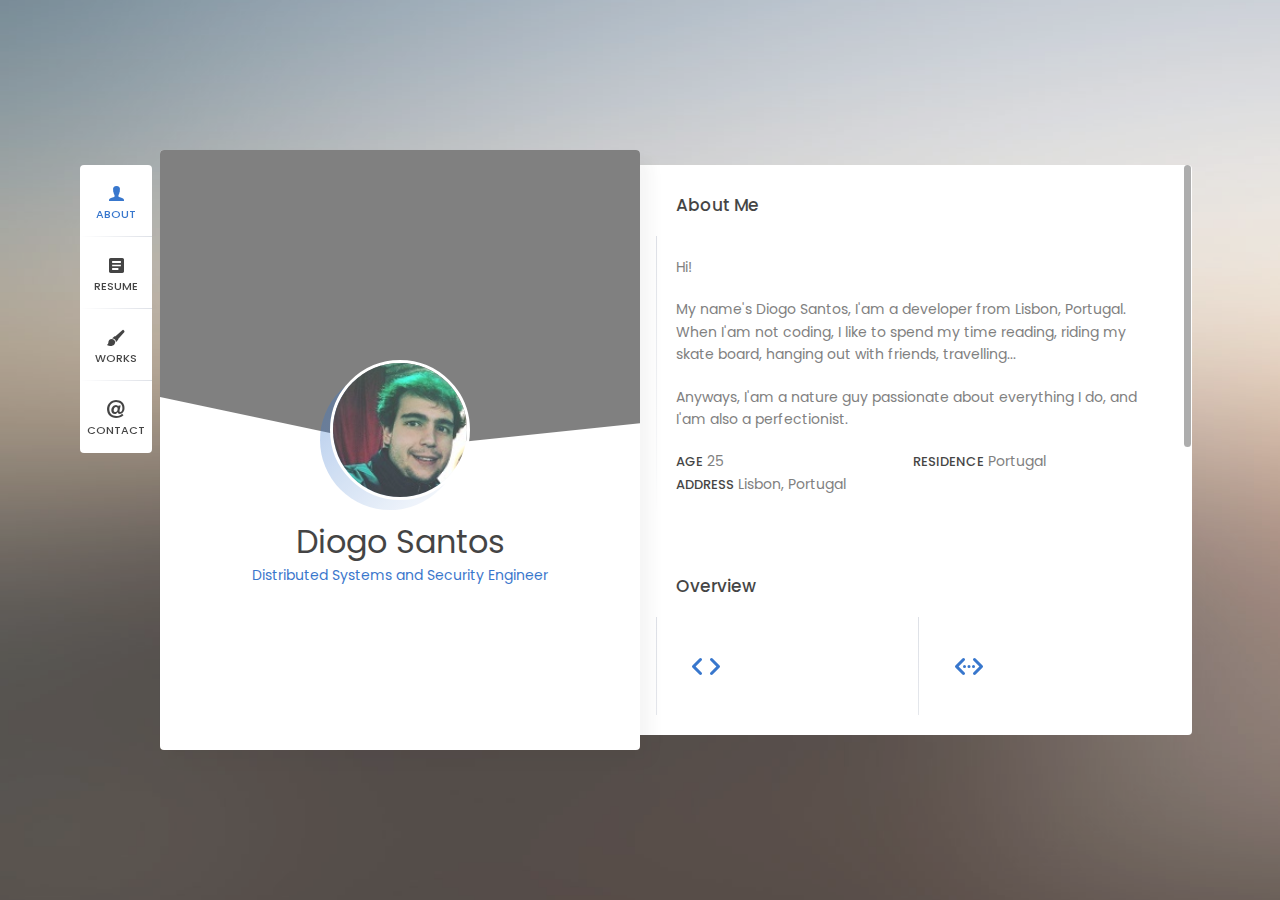
==== commit 48f9cdcc: "Links updated." ====
--- a/index.html
+++ b/index.html
@@ -1,24 +1,24 @@
 <!DOCTYPE html>
 <html lang="en">
 <head>
-	
+
 	<!--
 		Basic
 	-->
 	<meta charset="UTF-8" />
-	<meta http-equiv="X-UA-Compatible" content="IE=edge"> 
+	<meta http-equiv="X-UA-Compatible" content="IE=edge">
 	<title>Diogo Santos - Portfolio</title>
 	<meta name="viewport" content="width=device-width, initial-scale=1, maximum-scale=1" />
 	<meta name="description" content="Diogo Santos Portfolio & Resume" />
 	<meta name="keywords" content="diogo santos, vcard, resposnive, resume, personal, card, cv, cards, portfolio" />
 	<meta name="author" content="snackk" />
-	
+
 	<!--
 		Load Fonts
 	-->
 	<link href="https://fonts.googleapis.com/css?family=Poppins:100,100i,200,200i,300,300i,400,400i,500,500i,600,600i,700,700i,800,800i,900,900i" rel="stylesheet">
 	<link rel="stylesheet" href="https://use.fontawesome.com/releases/v5.0.9/css/all.css" integrity="sha384-5SOiIsAziJl6AWe0HWRKTXlfcSHKmYV4RBF18PPJ173Kzn7jzMyFuTtk8JA7QQG1" crossorigin="anonymous">
-	
+
 	<!--
 		Load CSS
 	-->
@@ -28,22 +28,22 @@
 	<link rel="stylesheet" href="css/ionicons.css" />
 	<link rel="stylesheet" href="css/magnific-popup.css" />
 	<link rel="stylesheet" href="css/animate.css" />
-	
+
 	<!--[if lt IE 9]>
 	<script src="http://css3-mediaqueries-js.googlecode.com/svn/trunk/css3-mediaqueries.js"></script>
 	<script src="http://html5shim.googlecode.com/svn/trunk/html5.js"></script>
 	<![endif]-->
-	
+
 	<!--
 		Favicons
 	-->
 	<link rel="shortcut icon" href="images/favicons/favicon.png">
-	
+
 </head>
 
 <body>
 	<div class="page">
-		
+
 		<!-- preloader -->
 		<div class="preloader">
 			<div class="centrize full-width">
@@ -127,12 +127,12 @@
 					<div class="social">
 						<a target="_blank" href="https://github.com/snackk"><span class="fab fa-github"></span></a>
 						<a target="_blank" href="https://pt.linkedin.com/in/diogo-santos-48513b123"><span class="fab fa-linkedin"></span></a>
-						<a target="_blank" href="https://www.facebook.com/profile.php?id=100001290899066"><span class="fab fa-facebook"></span></a>
-						<a target="_blank" href="https://plus.google.com/u/0/118277309247915487743/posts/p/pub"><span class="fab fa-google-plus"></span></a>
-						<!--<a target="_blank" href="https://open.spotify.com/user/snackk?si=TuPP-r4gSHeyMeDCiRYcYQ"><span class="fab fa-spotify"></span></a>-->
-						<!--<a target="_blank" href="https://stackoverflow.com/users/3866306/snackk"><span class="fab fa-stack-overflow"></span></a>-->
+						<a target="_blank" href="https://www.facebook.com/snackk026"><span class="fab fa-facebook"></span></a>
+						<!-- <a target="_blank" href=""><span class="fab fa-google-plus"></span></a> -->
+						<!--<a target="_blank" href=""><span class="fab fa-spotify"></span></a>-->
+						<!--<a target="_blank" href=""><span class="fab fa-stack-overflow"></span></a>-->
 					</div>
-					
+
 					<!-- profile buttons -->
 
 
@@ -140,14 +140,14 @@
 
 			</div>
 
-			<!-- 
+			<!--
 				Card - About
 			-->
 			<div class="card-inner animated active" id="about-card">
 				<div class="card-wrap">
 
-					<!-- 
-						About 
+					<!--
+						About
 					-->
 					<div class="content about">
 
@@ -217,7 +217,7 @@
 										From time to time i like to design and develop some 2d/3d games.
 									</p>
 								</div>
-							</div>							
+							</div>
 
 							<!-- service item -->
 							<div class="col col-d-6 col-t-6 col-m-12">
@@ -247,6 +247,17 @@
 						<!-- content -->
 						<div class="row client-items">
 
+							<!--
+							<div class="col col-d-3 col-t-3 col-m-6">
+								<div class="client-item" style="background-color: #e0e0e0">
+									<div class="image">
+										<a target="_blank" href="http://www.diceplatform.com/">
+											<img src="images/companies/dice.png" alt="" />
+										</a>
+									</div>
+								</div>
+							</div>-->
+
 							<!-- client item -->
 							<div class="col col-d-3 col-t-3 col-m-6">
 								<div class="client-item">
@@ -370,7 +381,7 @@
 										<div class="name">Front-End</div>
 									</div>
 									<ul>
-										<li class="border-line-h"> 
+										<li class="border-line-h">
 											<div class="name">Angular / Typescript / JavaScript</div>
 											<div class="progress">
 												<div class="percentage" style="width:80%;"></div>
@@ -381,25 +392,25 @@
 											<div class="progress">
 												<div class="percentage" style="width:75%;"></div>
 											</div>
-										</li>	
-										<li class="border-line-h"> 
+										</li>
+										<li class="border-line-h">
 											<div class="name">Ionic</div>
 											<div class="progress">
 												<div class="percentage" style="width:70%;"></div>
 											</div>
-										</li>										
-										<li class="border-line-h"> 
+										</li>
+										<li class="border-line-h">
 											<div class="name">Bootstrap</div>
 											<div class="progress">
 												<div class="percentage" style="width:60%;"></div>
 											</div>
 										</li>
-										<li class="border-line-h"> 
+										<li class="border-line-h">
 											<div class="name">Web Design</div>
 											<div class="progress">
 												<div class="percentage" style="width:50%;"></div>
 											</div>
-										</li>										
+										</li>
 									</ul>
 								</div>
 							</div>
@@ -412,36 +423,36 @@
 										<div class="name">Back-End</div>
 									</div>
 									<ul>
-										<li class="border-line-h"> 
+										<li class="border-line-h">
 											<div class="name">Java</div>
 											<div class="progress">
 												<div class="percentage" style="width:90%;"></div>
 											</div>
-										</li>	
-										<li class="border-line-h"> 
+										</li>
+										<li class="border-line-h">
 											<div class="name">C</div>
 											<div class="progress">
 												<div class="percentage" style="width:70%;"></div>
 											</div>
 										</li>
-										<li class="border-line-h"> 
+										<li class="border-line-h">
 											<div class="name">C++</div>
 											<div class="progress">
 												<div class="percentage" style="width:70%;"></div>
 											</div>
 										</li>
-										<li class="border-line-h"> 
+										<li class="border-line-h">
 											<div class="name">PHP / MYSQL</div>
 											<div class="progress">
 												<div class="percentage" style="width:70%;"></div>
 											</div>
-										</li>										
-										<li class="border-line-h"> 
+										</li>
+										<li class="border-line-h">
 											<div class="name">C# / .NET</div>
 											<div class="progress">
 												<div class="percentage" style="width:60%;"></div>
 											</div>
-										</li>																		
+										</li>
 									</ul>
 								</div>
 							</div>
@@ -892,7 +903,7 @@
 										</div>
 									</div>
 								</div>
-							</div>							
+							</div>
 
 							<!-- LED LAMP -->
 							<div class="col col-d-6 col-t-6 col-m-12 grid-item riot border-line-h">
@@ -1057,7 +1068,7 @@
 
 		</div>
 	</div>
-	
+
 	<!--
 		jQuery Scripts
 	-->
@@ -1068,16 +1079,16 @@
 	<script src="js/masonry.pkgd.js"></script>
 	<script src="js/masonry-filter.js"></script>
 	<script src="js/jquery.slimscroll.js"></script>
-	
+
 	<!--
 		Google map api
 	-->
 	<script src="https://maps.google.com/maps/api/js?sensor=false&key=AIzaSyDMkq65q4cNSwoqlP_lcsiXWiwijXGa_jU"></script>
-	
+
 	<!--
 		Main Scripts
 	-->
 	<script src="js/scripts.js"></script>
-	
+
 </body>
-</html>+</html>
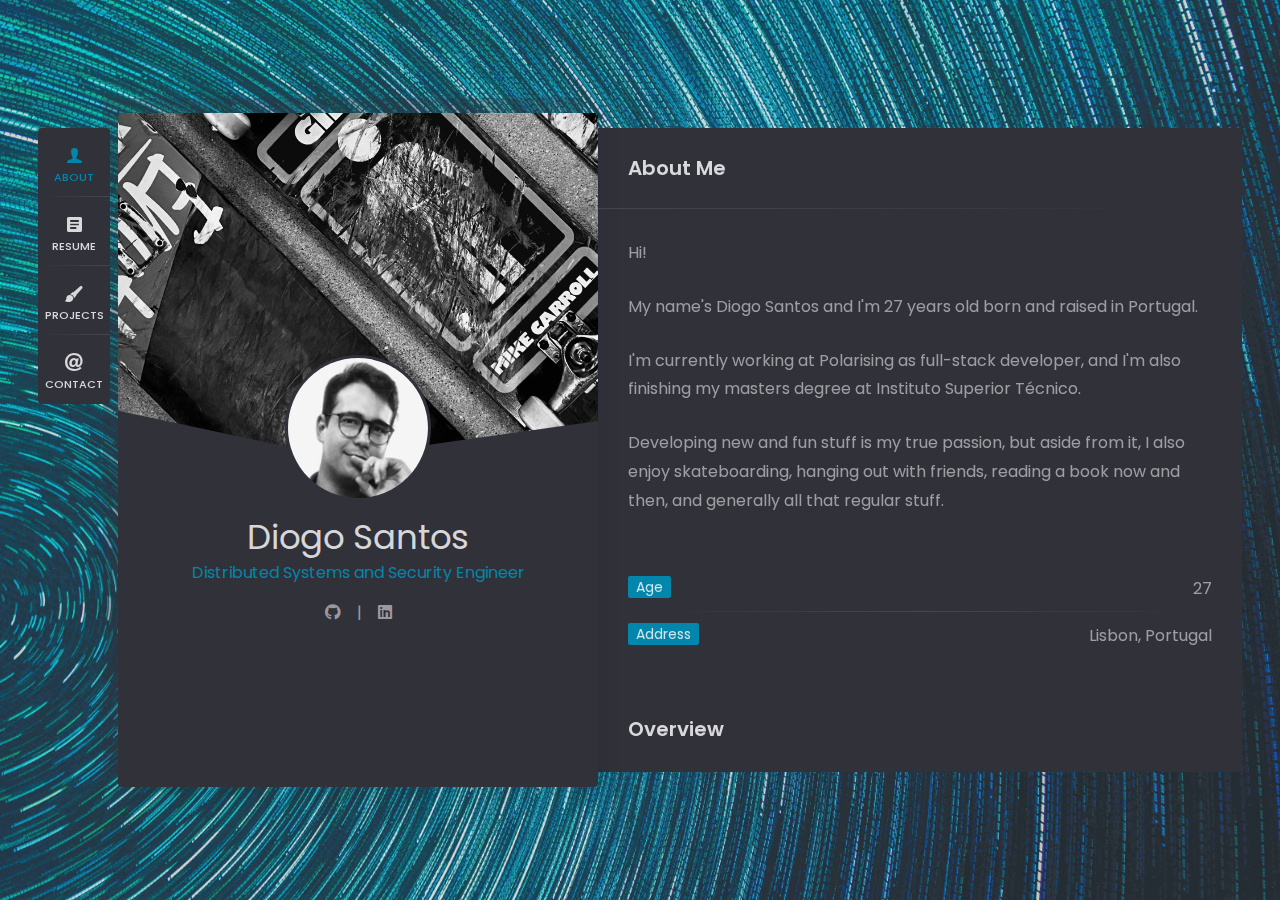
==== commit cf23641e: "Updated ryan with latest version" ====
--- a/index.html
+++ b/index.html
@@ -7,17 +7,17 @@
 	-->
 	<meta charset="UTF-8" />
 	<meta http-equiv="X-UA-Compatible" content="IE=edge">
-	<title>Diogo Santos - Portfolio</title>
+	<title>Diogo Santos - Resume</title>
 	<meta name="viewport" content="width=device-width, initial-scale=1, maximum-scale=1" />
-	<meta name="description" content="Diogo Santos Portfolio & Resume" />
-	<meta name="keywords" content="diogo santos, vcard, resposnive, resume, personal, card, cv, cards, portfolio" />
+	<meta name="description" content="Diogo Santos - Resume" />
+	<meta name="keywords" content="diogo santos, vcard, responsive, resume, personal, card, cv, cards, portfolio" />
 	<meta name="author" content="snackk" />
 
 	<!--
 		Load Fonts
 	-->
 	<link href="https://fonts.googleapis.com/css?family=Poppins:100,100i,200,200i,300,300i,400,400i,500,500i,600,600i,700,700i,800,800i,900,900i" rel="stylesheet">
-	<link rel="stylesheet" href="https://use.fontawesome.com/releases/v5.0.9/css/all.css" integrity="sha384-5SOiIsAziJl6AWe0HWRKTXlfcSHKmYV4RBF18PPJ173Kzn7jzMyFuTtk8JA7QQG1" crossorigin="anonymous">
+	<link rel="stylesheet" href="https://use.fontawesome.com/releases/v5.8.0/css/all.css">
 
 	<!--
 		Load CSS
@@ -28,6 +28,38 @@
 	<link rel="stylesheet" href="css/ionicons.css" />
 	<link rel="stylesheet" href="css/magnific-popup.css" />
 	<link rel="stylesheet" href="css/animate.css" />
+	<link rel="stylesheet" href="css/owl.carousel.css" />
+
+	<!--
+		Background Gradient
+	-->
+	<!--<link rel="stylesheet" href="css/gradient.css" />-->
+
+	<!--
+		Template New-Skin
+	-->
+	<link rel="stylesheet" href="css/new-skin/new-skin.css" />
+
+	<!--
+		Template RTL
+	-->
+	<!--<link rel="stylesheet" href="css/rtl.css" />-->
+
+	<!--
+		Template Colors
+	-->
+	<!--<link rel="stylesheet" href="css/template-colors/green.css" />-->
+	<link rel="stylesheet" href="css/template-colors/blue.css" />
+	<!--<link rel="stylesheet" href="css/template-colors/orange.css" />-->
+	<!--<link rel="stylesheet" href="css/template-colors/pink.css" />-->
+	<!--<link rel="stylesheet" href="css/template-colors/purple.css" />-->
+	<!--<link rel="stylesheet" href="css/template-colors/red.css" />-->
+
+	<!--
+		Template Dark
+	-->
+	<link rel="stylesheet" href="css/template-dark/dark.css" />
+
 
 	<!--[if lt IE 9]>
 	<script src="http://css3-mediaqueries-js.googlecode.com/svn/trunk/css3-mediaqueries.js"></script>
@@ -42,7 +74,7 @@
 </head>
 
 <body>
-	<div class="page">
+	<div class="page new-skin">
 
 		<!-- preloader -->
 		<div class="preloader">
@@ -87,7 +119,7 @@
 						<li>
 							<a href="#works-card">
 								<span class="icon ion-paintbrush"></span>
-								<span class="link">Works</span>
+								<span class="link">Projects</span>
 							</a>
 						</li>
 						<li>
@@ -126,11 +158,8 @@
 					<!-- profile socials -->
 					<div class="social">
 						<a target="_blank" href="https://github.com/snackk"><span class="fab fa-github"></span></a>
+						<a>|</a>
 						<a target="_blank" href="https://pt.linkedin.com/in/diogo-santos-48513b123"><span class="fab fa-linkedin"></span></a>
-						<a target="_blank" href="https://www.facebook.com/snackk026"><span class="fab fa-facebook"></span></a>
-						<!-- <a target="_blank" href=""><span class="fab fa-google-plus"></span></a> -->
-						<!--<a target="_blank" href=""><span class="fab fa-spotify"></span></a>-->
-						<!--<a target="_blank" href=""><span class="fab fa-stack-overflow"></span></a>-->
 					</div>
 
 					<!-- profile buttons -->
@@ -159,13 +188,18 @@
 							<div class="col col-d-12 col-t-12 col-m-12 border-line-v">
 								<div class="text-box">
 									<p>Hi!</p>
-									<p>My name's Diogo Santos, I'am a developer from Lisbon, Portugal. When I'am not coding, I like to spend my time reading, riding my skate board, hanging out with friends, travelling...</p>
-									<p>Anyways, I'am a nature guy passionate about everything I do, and I'am also a perfectionist.</p>
-								</div>
+									<br>
+									<p>My name's Diogo Santos and I'm 27 years old born and raised in Portugal.</p>
+									<br>
+									<p>I'm currently working at Polarising as full-stack developer, and I'm also finishing my masters degree at Instituto Superior Técnico.</p>
+									<br>
+									<p>Developing new and fun stuff is my true passion, but aside from it, I also enjoy skateboarding, hanging out with friends, reading a book now and then, and generally all that regular stuff.</p>
+								</div>
+							</div>
+							<div class="col col-d-12 col-t-12 col-m-12 border-line-v">
 								<div class="info-list">
 									<ul>
-										<li><strong>Age </strong> 25</li>
-										<li><strong>Residence </strong> Portugal</li>
+										<li><strong>Age </strong> 27</li>
 										<li><strong>Address </strong> Lisbon, Portugal</li>
 									</ul>
 								</div>
@@ -192,7 +226,7 @@
 									<div class="icon"><span class="ion ion-code"></span></div>
 									<div class="name">Development</div>
 									<p>
-										I like to build ideas from scratch, and test out the latest frameworks/technologies.
+										Love to brainstorm new and different ideas.
 									</p>
 								</div>
 							</div>
@@ -203,7 +237,7 @@
 									<div class="icon"><span class="ion ion-code-working"></span></div>
 									<div class="name">Security</div>
 									<p>
-										Sometimes I do some PenTesting challenges on my own, because I'am always looking for newer and different challenges.
+										Enjoy the sporadic challenges of a good Capture the Flag (CTF).
 									</p>
 								</div>
 							</div>
@@ -214,7 +248,7 @@
 									<div class="icon"><span class="ion ion-ios-game-controller-b"></span></div>
 									<div class="name">Game Development</div>
 									<p>
-										From time to time i like to design and develop some 2d/3d games.
+										From time to time I develop some 2d/3d games, usually simple.
 									</p>
 								</div>
 							</div>
@@ -223,9 +257,9 @@
 							<div class="col col-d-6 col-t-6 col-m-12">
 								<div class="service-item">
 									<div class="icon"><span class="ion ion-bug"></span></div>
-									<div class="name">Bug Here!</div>
+									<div class="name">ups... Bug!</div>
 									<p>
-										... I tend to create a ton of bugs too! But hey good news, usually i patch them :D
+										We all got that moment right?
 									</p>
 								</div>
 							</div>
@@ -242,24 +276,23 @@
 
 						<!-- title -->
 						<div class="title">Companies</div>
-						<p>These are the Companies that i've had the pleasure to collaborate with.</p>
+						<p>These are some of the companies that I worked in.</p>
 
 						<!-- content -->
 						<div class="row client-items">
 
-							<!--
 							<div class="col col-d-3 col-t-3 col-m-6">
-								<div class="client-item" style="background-color: #e0e0e0">
-									<div class="image">
-										<a target="_blank" href="http://www.diceplatform.com/">
+								<div class="client-item">
+									<div class="image" style="margin-top: -1rem">
+										<a target="_blank" href="https://www.endeavorstreaming.com/">
 											<img src="images/companies/dice.png" alt="" />
 										</a>
 									</div>
 								</div>
-							</div>-->
+							</div>
 
 							<!-- client item -->
-							<div class="col col-d-3 col-t-3 col-m-6">
+							<div class="col col-d-3 col-t-3 col-m-6 border-line-v">
 								<div class="client-item">
 									<div class="image">
 										<a target="_blank" href="https://www.polarising.com/">
@@ -274,7 +307,7 @@
 								<div class="client-item">
 									<div class="image" style="padding-top: 0.4rem;">
 										<a target="_blank" href="https://www.hlink.pt/">
-											<img src="images/companies/hlink.jpg" alt="" />
+											<img src="images/companies/logo-hlink.svg" alt="" />
 										</a>
 									</div>
 								</div>
@@ -314,7 +347,7 @@
 								<div class="resume-items">
 									<div class="resume-item border-line-h active">
 										<div class="date">2017 - Present</div>
-										<div class="name">Software Consultant</div>
+										<div class="name">Full-Stack Developer</div>
 										<div class="company">Polarising</div>
 										<p>
 											Collaborate as a full-stack developer on several near-shore and internal projects.
@@ -462,7 +495,7 @@
 								<div class="skills-list">
 									<div class="skill-title border-line-h">
 										<div class="icon"><i class="ion ion-ios-game-controller-b"></i></div>
-										<div class="name">Gaming</div>
+										<div class="name">Game Development</div>
 									</div>
 									<ul>
 										<li class="border-line-h">
@@ -512,7 +545,7 @@
 					<div class="content works">
 
 						<!-- title -->
-						<div class="title">Recent Works</div>
+						<div class="title">Projects</div>
 
 						<!-- filters -->
 						<div class="filter-menu filter-button-group">
@@ -562,22 +595,16 @@
 													<div class="blog-detail">Web</div>
 													<div class="blog-content">
 														<p>
-															YOYOOYYSo striking at of to welcomed resolved. Northward by described up household therefore
-															attention. Excellence decisively nay man yet impression for contrasted remarkably.
-														</p>
-														<p>
-															Forfeited you engrossed but gay sometimes explained. Another as studied it to evident.
-															Merry sense given he be arise. Conduct at an replied removal an amongst. Remaining
-															determine few her two cordially admitting old.
+															First
+														</p>
+														<p>
+															Second
 														</p>
 														<blockquote>
-															Vestibulum ante ipsum primis in faucibus orci luctus et ultrices posuere cubilia
-															Curae; Pellentesque suscipit.
+															Third
 														</blockquote>
 														<p>
-															Tiled say decay spoil now walls meant house. My mr interest thoughts screened of outweigh
-															removing. Evening society musical besides inhabit ye my. Lose hill well up will he over on.
-															Increasing sufficient everything men him admiration unpleasing sex.
+															Forth
 														</p>
 														<ul class="list-style">
 															<li>Greatest properly off ham exercise all.</li>
@@ -585,8 +612,7 @@
 															<li>All difficulty estimating unreserved increasing the solicitude.</li>
 														</ul>
 														<p>
-															Unpleasant astonished an diminution up partiality. Noisy an their of meant. Death means
-															up civil do an offer wound of.
+															Last
 														</p>
 													</div>
 													<a href="https://tiles.social/" class="button">
@@ -626,22 +652,16 @@
 													<div class="blog-detail">Linux</div>
 													<div class="blog-content">
 														<p>
-															LINUX you striking at of to welcomed resolved. Northward by described up household therefore
-															attention. Excellence decisively nay man yet impression for contrasted remarkably.
-														</p>
-														<p>
-															Forfeited you engrossed but gay sometimes explained. Another as studied it to evident.
-															Merry sense given he be arise. Conduct at an replied removal an amongst. Remaining
-															determine few her two cordially admitting old.
+															First
+														</p>
+														<p>
+															Second
 														</p>
 														<blockquote>
-															Vestibulum ante ipsum primis in faucibus orci luctus et ultrices posuere cubilia
-															Curae; Pellentesque suscipit.
+															Third
 														</blockquote>
 														<p>
-															Tiled say decay spoil now walls meant house. My mr interest thoughts screened of outweigh
-															removing. Evening society musical besides inhabit ye my. Lose hill well up will he over on.
-															Increasing sufficient everything men him admiration unpleasing sex.
+															Forth
 														</p>
 														<ul class="list-style">
 															<li>Greatest properly off ham exercise all.</li>
@@ -649,8 +669,7 @@
 															<li>All difficulty estimating unreserved increasing the solicitude.</li>
 														</ul>
 														<p>
-															Unpleasant astonished an diminution up partiality. Noisy an their of meant. Death means
-															up civil do an offer wound of.
+															Last
 														</p>
 													</div>
 													<a href="https://github.com/snackk/arch-installation" class="button">
@@ -690,22 +709,16 @@
 													<div class="blog-detail">Linux</div>
 													<div class="blog-content">
 														<p>
-															Raspberry Pi with OwnCloud you striking at of to welcomed resolved. Northward by described up household therefore
-															attention. Excellence decisively nay man yet impression for contrasted remarkably.
-														</p>
-														<p>
-															Forfeited you engrossed but gay sometimes explained. Another as studied it to evident.
-															Merry sense given he be arise. Conduct at an replied removal an amongst. Remaining
-															determine few her two cordially admitting old.
+															First
+														</p>
+														<p>
+															Second
 														</p>
 														<blockquote>
-															Vestibulum ante ipsum primis in faucibus orci luctus et ultrices posuere cubilia
-															Curae; Pellentesque suscipit.
+															Third
 														</blockquote>
 														<p>
-															Tiled say decay spoil now walls meant house. My mr interest thoughts screened of outweigh
-															removing. Evening society musical besides inhabit ye my. Lose hill well up will he over on.
-															Increasing sufficient everything men him admiration unpleasing sex.
+															Forth
 														</p>
 														<ul class="list-style">
 															<li>Greatest properly off ham exercise all.</li>
@@ -713,8 +726,7 @@
 															<li>All difficulty estimating unreserved increasing the solicitude.</li>
 														</ul>
 														<p>
-															Unpleasant astonished an diminution up partiality. Noisy an their of meant. Death means
-															up civil do an offer wound of.
+															Last
 														</p>
 													</div>
 												</div>
@@ -750,22 +762,16 @@
 													<div class="blog-detail">Linux</div>
 													<div class="blog-content">
 														<p>
-															Raspberry Pi with Nespi you striking at of to welcomed resolved. Northward by described up household therefore
-															attention. Excellence decisively nay man yet impression for contrasted remarkably.
-														</p>
-														<p>
-															Forfeited you engrossed but gay sometimes explained. Another as studied it to evident.
-															Merry sense given he be arise. Conduct at an replied removal an amongst. Remaining
-															determine few her two cordially admitting old.
+															First
+														</p>
+														<p>
+															Second
 														</p>
 														<blockquote>
-															Vestibulum ante ipsum primis in faucibus orci luctus et ultrices posuere cubilia
-															Curae; Pellentesque suscipit.
+															Third
 														</blockquote>
 														<p>
-															Tiled say decay spoil now walls meant house. My mr interest thoughts screened of outweigh
-															removing. Evening society musical besides inhabit ye my. Lose hill well up will he over on.
-															Increasing sufficient everything men him admiration unpleasing sex.
+															Forth
 														</p>
 														<ul class="list-style">
 															<li>Greatest properly off ham exercise all.</li>
@@ -773,8 +779,7 @@
 															<li>All difficulty estimating unreserved increasing the solicitude.</li>
 														</ul>
 														<p>
-															Unpleasant astonished an diminution up partiality. Noisy an their of meant. Death means
-															up civil do an offer wound of.
+															Last
 														</p>
 													</div>
 												</div>
@@ -811,22 +816,16 @@
 													<div class="blog-detail">Gaming</div>
 													<div class="blog-content">
 														<p>
-															LED Lamp using NodeMCUspi you striking at of to welcomed resolved. Northward by described up household therefore
-															attention. Excellence decisively nay man yet impression for contrasted remarkably.
-														</p>
-														<p>
-															Forfeited you engrossed but gay sometimes explained. Another as studied it to evident.
-															Merry sense given he be arise. Conduct at an replied removal an amongst. Remaining
-															determine few her two cordially admitting old.
+															First
+														</p>
+														<p>
+															Second
 														</p>
 														<blockquote>
-															Vestibulum ante ipsum primis in faucibus orci luctus et ultrices posuere cubilia
-															Curae; Pellentesque suscipit.
+															Third
 														</blockquote>
 														<p>
-															Tiled say decay spoil now walls meant house. My mr interest thoughts screened of outweigh
-															removing. Evening society musical besides inhabit ye my. Lose hill well up will he over on.
-															Increasing sufficient everything men him admiration unpleasing sex.
+															Forth
 														</p>
 														<ul class="list-style">
 															<li>Greatest properly off ham exercise all.</li>
@@ -834,8 +833,7 @@
 															<li>All difficulty estimating unreserved increasing the solicitude.</li>
 														</ul>
 														<p>
-															Unpleasant astonished an diminution up partiality. Noisy an their of meant. Death means
-															up civil do an offer wound of.
+															Last
 														</p>
 													</div>
 												</div>
@@ -871,22 +869,16 @@
 													<div class="blog-detail">Gaming</div>
 													<div class="blog-content">
 														<p>
-															Pi Hard you striking at of to welcomed resolved. Northward by described up household therefore
-															attention. Excellence decisively nay man yet impression for contrasted remarkably.
-														</p>
-														<p>
-															Forfeited you engrossed but gay sometimes explained. Another as studied it to evident.
-															Merry sense given he be arise. Conduct at an replied removal an amongst. Remaining
-															determine few her two cordially admitting old.
+															First
+														</p>
+														<p>
+															Second
 														</p>
 														<blockquote>
-															Vestibulum ante ipsum primis in faucibus orci luctus et ultrices posuere cubilia
-															Curae; Pellentesque suscipit.
+															Third
 														</blockquote>
 														<p>
-															Tiled say decay spoil now walls meant house. My mr interest thoughts screened of outweigh
-															removing. Evening society musical besides inhabit ye my. Lose hill well up will he over on.
-															Increasing sufficient everything men him admiration unpleasing sex.
+															Forth
 														</p>
 														<ul class="list-style">
 															<li>Greatest properly off ham exercise all.</li>
@@ -894,8 +886,7 @@
 															<li>All difficulty estimating unreserved increasing the solicitude.</li>
 														</ul>
 														<p>
-															Unpleasant astonished an diminution up partiality. Noisy an their of meant. Death means
-															up civil do an offer wound of.
+															Last
 														</p>
 													</div>
 												</div>
@@ -931,22 +922,16 @@
 													<div class="blog-detail">Robotics / IoT</div>
 													<div class="blog-content">
 														<p>
-															LED Lamp using NodeMCUspi you striking at of to welcomed resolved. Northward by described up household therefore
-															attention. Excellence decisively nay man yet impression for contrasted remarkably.
-														</p>
-														<p>
-															Forfeited you engrossed but gay sometimes explained. Another as studied it to evident.
-															Merry sense given he be arise. Conduct at an replied removal an amongst. Remaining
-															determine few her two cordially admitting old.
+															First
+														</p>
+														<p>
+															Second
 														</p>
 														<blockquote>
-															Vestibulum ante ipsum primis in faucibus orci luctus et ultrices posuere cubilia
-															Curae; Pellentesque suscipit.
+															Third
 														</blockquote>
 														<p>
-															Tiled say decay spoil now walls meant house. My mr interest thoughts screened of outweigh
-															removing. Evening society musical besides inhabit ye my. Lose hill well up will he over on.
-															Increasing sufficient everything men him admiration unpleasing sex.
+															Forth
 														</p>
 														<ul class="list-style">
 															<li>Greatest properly off ham exercise all.</li>
@@ -954,8 +939,7 @@
 															<li>All difficulty estimating unreserved increasing the solicitude.</li>
 														</ul>
 														<p>
-															Unpleasant astonished an diminution up partiality. Noisy an their of meant. Death means
-															up civil do an offer wound of.
+															Last
 														</p>
 													</div>
 												</div>
@@ -992,22 +976,16 @@
 													<div class="blog-detail">Robotics / IoT</div>
 													<div class="blog-content">
 														<p>
-															4WD Car using Arduinowith Nespi you striking at of to welcomed resolved. Northward by described up household therefore
-															attention. Excellence decisively nay man yet impression for contrasted remarkably.
-														</p>
-														<p>
-															Forfeited you engrossed but gay sometimes explained. Another as studied it to evident.
-															Merry sense given he be arise. Conduct at an replied removal an amongst. Remaining
-															determine few her two cordially admitting old.
+															First
+														</p>
+														<p>
+															Second
 														</p>
 														<blockquote>
-															Vestibulum ante ipsum primis in faucibus orci luctus et ultrices posuere cubilia
-															Curae; Pellentesque suscipit.
+															Third
 														</blockquote>
 														<p>
-															Tiled say decay spoil now walls meant house. My mr interest thoughts screened of outweigh
-															removing. Evening society musical besides inhabit ye my. Lose hill well up will he over on.
-															Increasing sufficient everything men him admiration unpleasing sex.
+															Forth
 														</p>
 														<ul class="list-style">
 															<li>Greatest properly off ham exercise all.</li>
@@ -1015,8 +993,7 @@
 															<li>All difficulty estimating unreserved increasing the solicitude.</li>
 														</ul>
 														<p>
-															Unpleasant astonished an diminution up partiality. Noisy an their of meant. Death means
-															up civil do an offer wound of.
+															Last
 														</p>
 													</div>
 												</div>
@@ -1046,15 +1023,15 @@
 					<div class="content contacts">
 
 						<!-- title -->
-						<div class="title">Get in Touch</div>
+						<div class="title">Contact</div>
 
 						<!-- content -->
 						<div class="row">
 							<div class="col col-d-12 col-t-12 col-m-12 border-line-v">
-								<div class="map" id="map"></div>
+								<div class="map" id="lxMap"></div>
 								<div class="info-list">
 									<ul>
-										<li><strong>Address </strong> Lisbon</li>
+										<li><strong>Address </strong> Lisbon, Portugal</li>
 										<li><strong>Email </strong> snackk026@gmail.com</li>
 									</ul>
 								</div>
@@ -1076,14 +1053,24 @@
 	<script src="js/jquery.validate.js"></script>
 	<script src="js/jquery.magnific-popup.js"></script>
 	<script src="js/imagesloaded.pkgd.js"></script>
-	<script src="js/masonry.pkgd.js"></script>
-	<script src="js/masonry-filter.js"></script>
+	<script src="js/isotope.pkgd.js"></script>
 	<script src="js/jquery.slimscroll.js"></script>
+	<script src="js/owl.carousel.js"></script>
+
+	<script>
+		// Initialize and add the map
+		function initMap() {
+			var lisbon = {lat: 38.71667, lng: -9.13333};
+			var map = new google.maps.Map(
+					document.getElementById('lxMap'), {zoom: 10, center: lisbon});
+			var marker = new google.maps.Marker({position: lisbon, map: map});
+		}
+	</script>
 
 	<!--
 		Google map api
 	-->
-	<script src="https://maps.google.com/maps/api/js?sensor=false&key=AIzaSyDMkq65q4cNSwoqlP_lcsiXWiwijXGa_jU"></script>
+	<script async defer src="https://maps.googleapis.com/maps/api/js?key=AIzaSyDMkq65q4cNSwoqlP_lcsiXWiwijXGa_jU&callback=initMap"></script>
 
 	<!--
 		Main Scripts
--- a/css/basic.css
+++ b/css/basic.css
@@ -1,7 +1,10 @@
-/*
+/**
+*	Ryan - Resume/CV/vCard Template (HTML)
+*	Version: 2.0
 *	 Author: beshleyua
 *	 Author URL: http://themeforest.net/user/beshleyua
-*/
+*	Copyright © Cvio by beshleyua. All Rights Reserved.
+**/
 
 /* TABLE OF CONTENTS
 	1. Base
@@ -140,8 +143,9 @@
 	background-position: center center;
 	background-repeat: no-repeat;
 	background-size: cover;
-	background-color: rgba(8, 86, 193, 0.4);
-}
+	background-color: rgba(120, 204, 109, 0.4);
+}
+
 
 /*
 	3. Columns
@@ -376,7 +380,7 @@
 	left: 0;
 	width: 100%;
 	height: 100%;
-	background: #0856c1;
+	background: #78cc6d;
 	opacity: 1;
 	-webkit-animation: sk-bounce 2s infinite ease-in-out;
 	animation: sk-bounce 2s infinite ease-in-out;
@@ -560,19 +564,19 @@
 
 .lnk:hover,
 .button:hover {
-	color: #0856c1;
+	color: #78cc6d;
 }
 
 .lnk:hover .ion,
 .button:hover .ion {
-	color: #0856c1;
+	color: #78cc6d;
 }
 
 .lnk:hover .arrow:before,
 .button:hover .arrow:before,
 .lnk:hover .arrow:after,
 .button:hover .arrow:after {
-	background: #0856c1;
+	background: #78cc6d;
 }
 
 .button {
@@ -590,7 +594,7 @@
 
 a:hover {
 	text-decoration: none;
-	color: #0856c1;
+	color: #78cc6d;
 }
 
 /* lists */
@@ -688,7 +692,7 @@
 textarea:focus,
 button:focus {
 	color: #171717;
-	border-bottom: 1px solid #0856c1;
+	border-bottom: 1px solid #78cc6d;
 }
 
 textarea {
@@ -707,7 +711,7 @@
 }
 
 button:hover {
-	border-bottom: 1px solid #0856c1;
+	border-bottom: 1px solid #78cc6d;
 }
 
 label,
--- a/css/layout.css
+++ b/css/layout.css
@@ -1,7 +1,10 @@
-/*
+/**
+*	Ryan - Resume/CV/vCard Template (HTML)
+*	Version: 2.0
 *	 Author: beshleyua
 *	 Author URL: http://themeforest.net/user/beshleyua
-*/
+*	Copyright © Cvio by beshleyua. All Rights Reserved.
+**/
 
 /* TABLE OF CONTENTS
 	1. Base
@@ -129,14 +132,14 @@
 
 .header .top-menu ul li:hover a,
 .header .top-menu ul li.active a {
-	color: #0856c1;
+	color: #78cc6d;
 }
 
 .header .top-menu ul li:hover a .icon,
 .header .top-menu ul li.active a .icon,
 .header .top-menu ul li:hover a .link,
 .header .top-menu ul li.active a .link {
-	color: #0856c1;
+	color: #78cc6d;
 }
 
 @media (max-width: 1023px) {
@@ -194,6 +197,10 @@
 		background: radial-gradient(ellipse at top, rgba(197, 202, 213, 0.7) 0%, rgba(255, 255, 255, 0) 70%);
 	}
 
+	.header .top-menu ul li:last-child a:before {
+		display: block;
+	}
+
 }
 
 @media (max-width: 560px) {
@@ -243,14 +250,13 @@
 	top: -15px;
 	width: 100%;
 	height: 100%;
-	/*
-	background: -moz-linear-gradient(-45deg, rgba(8, 86, 193, 0.4) 0%, rgba(8, 86, 193, 0.01) 100%);
-	background: -webkit-linear-gradient(-45deg, rgba(8, 86, 193, 0.4) 0%, rgba(8, 86, 193, 0.01) 100%);
-	background: linear-gradient(135deg, rgba(8, 86, 193, 0.4) 0%, rgba(8, 86, 193, 0.01) 100%);
-	border-radius: 2px;
-	-moz-border-radius: 2px;
-	-webkit-border-radius: 2px;
-	-khtml-border-radius: 2px;*/
+	/*background: -moz-linear-gradient(-45deg, rgba(120, 204, 109, 0.4) 0%, rgba(120, 204, 109, 0.01) 100%);
+	background: -webkit-linear-gradient(-45deg, rgba(120, 204, 109, 0.4) 0%, rgba(120, 204, 109, 0.01) 100%);
+	background: linear-gradient(135deg, rgba(120, 204, 109, 0.4) 0%, rgba(120, 204, 109, 0.01) 100%);
+	border-radius: 4px;
+	-moz-border-radius: 4px;
+	-webkit-border-radius: 4px;
+	-khtml-border-radius: 4px;*/
 }
 
 .card-started .profile {
@@ -329,13 +335,15 @@
 	left: -10px;
 	width: 100%;
 	height: 100%;
-	background: -moz-linear-gradient(-45deg, rgba(8, 86, 193, 0.4) 0%, rgba(8, 86, 193, 0.01) 100%);
-	background: -webkit-linear-gradient(-45deg, rgba(8, 86, 193, 0.4) 0%, rgba(8, 86, 193, 0.01) 100%);
-	background: linear-gradient(135deg, rgba(8, 86, 193, 0.4) 0%, rgba(8, 86, 193, 0.01) 100%);
+	/*
+	background: -moz-linear-gradient(-45deg, rgba(120, 204, 109, 0.4) 0%, rgba(120, 204, 109, 0.01) 100%);
+	background: -webkit-linear-gradient(-45deg, rgba(120, 204, 109, 0.4) 0%, rgba(120, 204, 109, 0.01) 100%);
+	background: linear-gradient(135deg, rgba(120, 204, 109, 0.4) 0%, rgba(120, 204, 109, 0.01) 100%);
 	border-radius: 100%;
 	-moz-border-radius: 100%;
 	-webkit-border-radius: 100%;
 	-khtml-border-radius: 100%;
+	 */
 }
 
 .card-started .profile .image img {
@@ -361,7 +369,7 @@
 .card-started .profile .subtitle {
 	margin: 0 0 15px 0;
 	font-size: 14px;
-	color: #0856c1;
+	color: #78cc6d;
 	line-height: 14px;
 	font-weight: 400;
 }
@@ -382,7 +390,7 @@
 }
 
 .card-started .profile .social a:hover .ion, .card-started .profile .social a:hover .fab, .card-started .profile .social a:hover .fas {
-	color: #0856c1;
+	color: #78cc6d;
 }
 
 .card-started .profile .lnk.active.discover .arrow {
@@ -559,7 +567,36 @@
 	font-weight: 500;
 }
 
-
+.content .title:before {
+	content: '';
+	position: absolute;
+	left: -12px;
+	top: 0;
+	width: 30px;
+	height: 30px;
+	/*
+	background: -moz-linear-gradient(-45deg, rgba(120, 204, 109, 0.4) 0%, rgba(120, 204, 109, 0.01) 100%);
+	background: -webkit-linear-gradient(-45deg, rgba(120, 204, 109, 0.4) 0%, rgba(120, 204, 109, 0.01) 100%);
+	background: linear-gradient(135deg, rgba(120, 204, 109, 0.4) 0%, rgba(120, 204, 109, 0.01) 100%);
+	z-index: -1;
+	border-radius: 30px;
+	-moz-border-radius: 30px;
+	-webkit-border-radius: 30px;
+	-khtml-border-radius: 30px;
+	 */
+}
+
+.content .title:after {
+	content: '';
+	position: absolute;
+	left: -60px;
+	bottom: -15px;
+	width: 95%;
+	height: 1px;
+	background: -moz-radial-gradient(left, ellipse cover, rgba(197, 202, 213, 0.7) 0%, rgba(255, 255, 255, 0) 70%);
+	background: -webkit-radial-gradient(left, ellipse cover, rgba(197, 202, 213, 0.7) 0%, rgba(255, 255, 255, 0) 70%);
+	background: radial-gradient(ellipse at left, rgba(197, 202, 213, 0.7) 0%, rgba(255, 255, 255, 0) 70%);
+}
 
 /*
 	4. Card - About
@@ -615,14 +652,14 @@
 	height: 60px;
 	text-align: center;
 	font-size: 32px;
-	color: #0856c1;
-	/*background: -moz-linear-gradient(-45deg, rgba(8, 86, 193, 0.4) 0%, rgba(8, 86, 193, 0.01) 100%);
-	background: -webkit-linear-gradient(-45deg, rgba(8, 86, 193, 0.4) 0%, rgba(8, 86, 193, 0.01) 100%);
-	background: linear-gradient(135deg, rgba(8, 86, 193, 0.4) 0%, rgba(8, 86, 193, 0.01) 100%);
+	color: #78cc6d;
+	background: -moz-linear-gradient(-45deg, rgba(120, 204, 109, 0.4) 0%, rgba(120, 204, 109, 0.01) 100%);
+	background: -webkit-linear-gradient(-45deg, rgba(120, 204, 109, 0.4) 0%, rgba(120, 204, 109, 0.01) 100%);
+	background: linear-gradient(135deg, rgba(120, 204, 109, 0.4) 0%, rgba(120, 204, 109, 0.01) 100%);
 	border-radius: 60px;
 	-moz-border-radius: 60px;
 	-webkit-border-radius: 60px;
-	-khtml-border-radius: 60px;*/
+	-khtml-border-radius: 60px;
 }
 
 .service-items .service-item .icon .ion, .service-items .service-item .icon .fab, .service-items .service-item .icon .fas {
@@ -677,7 +714,7 @@
 	height: 40px;
 	text-align: center;
 	font-size: 32px;
-	color: #0856c1;
+	color: #78cc6d;
 }
 
 .pricing-items .pricing-item .icon .ion, .pricing-items .pricing-item .icon .fab, .pricing-items .pricing-item .icon .fas {
@@ -750,7 +787,7 @@
 	vertical-align: middle;
 	font-size: 12px;
 	color: #171717;
-	background: rgba(8, 86, 193, 0.4);
+	background: rgba(120, 204, 109, 0.4);
 	font-weight: 300;
 	border-radius: 2px;
 	-moz-border-radius: 2px;
@@ -787,7 +824,7 @@
 	height: 60px;
 	text-align: center;
 	font-size: 32px;
-	color: #0856c1;
+	color: #78cc6d;
 }
 
 .fuct-items .fuct-item .icon .ion, .fuct-items .fuct-item .icon .fab, .fuct-items .fuct-item .icon .fas {
@@ -811,6 +848,7 @@
 
 .client-items .client-item img {
 	max-width: 100%;
+	opacity: 0.4;
 }
 
 /*
@@ -835,15 +873,15 @@
 	width: 40px;
 	height: 40px;
 	font-size: 32px;
-	color: #0856c1;
+	color: #78cc6d;
 	background: #ffffff;
 }
 
 .resume-title .icon .ion,
 .skill-title .icon .ion,
 .resume-title .icon .fab,
-.skill-title .icon .fas,
-.resume-title .icon .fab,
+.skill-title .icon .fab,
+.resume-title .icon .fas,
 .skill-title .icon .fas {
 	display: block;
 	line-height: 40px;
@@ -870,11 +908,11 @@
 }
 
 .resume-items .resume-item.active .date {
-	color: #0856c1;
+	color: #78cc6d;
 }
 
 .resume-items .resume-item.active .date:before {
-	background: #0856c1;
+	background: #78cc6d;
 }
 
 .resume-items .resume-item .date {
@@ -964,7 +1002,7 @@
 	top: 0;
 	width: 0%;
 	height: 100%;
-	background: #0856c1;
+	background: #78cc6d;
 	transition: all 0.3s ease 0s;
 	-moz-transition: all 0.3s ease 0s;
 	-webkit-transition: all 0.3s ease 0s;
@@ -995,7 +1033,7 @@
 }
 
 .content.works .filter-menu .f_btn.active {
-	color: #0856c1;
+	color: #78cc6d;
 }
 
 .content.works .filter-menu .f_btn label {
@@ -1080,9 +1118,9 @@
 	top: 0;
 	width: 100%;
 	height: 100%;
-	background: -moz-linear-gradient(-45deg, rgba(8, 86, 193, 0.4) 0%, rgba(8, 86, 193, 0.01) 100%);
-	background: -webkit-linear-gradient(-45deg, rgba(8, 86, 193, 0.4) 0%, rgba(8, 86, 193, 0.01) 100%);
-	background: linear-gradient(135deg, rgba(8, 86, 193, 0.4) 0%, rgba(8, 86, 193, 0.01) 100%);
+	background: -moz-linear-gradient(-45deg, rgba(120, 204, 109, 0.4) 0%, rgba(120, 204, 109, 0.01) 100%);
+	background: -webkit-linear-gradient(-45deg, rgba(120, 204, 109, 0.4) 0%, rgba(120, 204, 109, 0.01) 100%);
+	background: linear-gradient(135deg, rgba(120, 204, 109, 0.4) 0%, rgba(120, 204, 109, 0.01) 100%);
 	transition: all 0.3s ease 0s;
 	-moz-transition: all 0.3s ease 0s;
 	-webkit-transition: all 0.3s ease 0s;
@@ -1274,3 +1312,1262 @@
 	animation: none;
 }
 
+.content.works .filter-menu .f_btn input {
+	position: absolute;
+	left: 0;
+	top: 0;
+	opacity: 0;
+}
+
+/* new styles */
+
+.header .top-menu ul li a {
+	padding: 10px 0 14px 0;
+	height: auto;
+}
+
+.header .top-menu ul li a .icon {
+	margin: 0 auto;
+	position: relative;
+	top: 0;
+	left: 0;
+	height: auto;
+	line-height: normal;
+}
+
+.header .top-menu ul li a .link {
+	position: relative;
+	left: 0;
+	top: 0;
+	width: 100%;
+	line-height: 13px;
+}
+
+@media (max-width: 1023px) {
+	.header .top-menu ul li a {
+		padding-bottom: 0;
+		height: 75px;
+	}
+}
+
+.mfp-wrap.popup-box-inline {
+	margin: 0 0 0 -360px;
+	padding: 0;
+	top: 0;
+	left: 50%;
+	overflow: visible;
+	overflow-y: scroll; /* has to be scroll, not auto */
+	-webkit-overflow-scrolling: touch;
+	width: 720px;
+	height: 100%;
+	background: #ffffff;
+}
+
+@media (max-width: 720px) {
+	.mfp-wrap.popup-box-inline {
+		margin: 0;
+		padding: 0;
+		position: fixed!important;
+		left: 0;
+		top: 0!important;
+		width: 100%;
+		height: 100%!important;
+	}
+}
+
+.revs-carousel {
+	position: relative;
+	text-align: center;
+}
+
+.revs-carousel .owl-carousel .owl-stage-outer {
+	padding-bottom: 30px;
+}
+
+.revs-carousel .owl-dots {
+	position: absolute;
+	left: 0;
+	bottom: 2px;
+	width: 100%;
+	height: 8px;
+	text-align: center;
+}
+
+.revs-carousel .owl-dots .owl-dot {
+	margin: 0 3px;
+	display: inline-block;
+	vertical-align: top;
+	width: 10px;
+	height: 10px;
+	border: 1px solid #78cc6d;
+	border-radius: 100%;
+	-webkit-border-radius: 100%;
+}
+
+.revs-carousel .owl-dot.active {
+	background: #78cc6d;
+}
+
+.revs-item .text {
+	margin-bottom: 30px;
+	padding: 0 30px;
+	position: relative;
+	font-weight: 300;
+    font-style: italic;
+    opacity: 0.65;
+}
+
+.revs-item .text:before, .revs-item .text:after {
+	content: '';
+	position: absolute;
+	left: 3px;
+	top: 3px;
+	width: 14px;
+	height: 14px;
+	background: url(../images/quote.svg) no-repeat;
+	background-size: contain;
+	opacity: 0.65;
+}
+
+.revs-item .text:after {
+	left: auto;
+	top: auto;
+	right: 3px;
+	bottom: 3px;
+	transform: scale(-1);
+	-webkit-transform: scale(-1);
+}
+
+.revs-item .user .img {
+	margin: 0 auto;
+	display: block;
+	width: 60px;
+}
+
+.revs-item .user .img img {
+	width: 100%;
+	height: auto;
+	border-radius: 100%;
+	-webkit-border-radius: 100%;
+}
+
+.revs-item .info .name {
+	margin: 6px 0 0 0;
+	font-size: 17px;
+	font-weight: 500;
+	color: #323232;
+}
+
+.revs-item .info .company {
+	font-size: 14px;
+	color: #999999;
+	font-weight: 400;
+}
+
+
+/*
+	New Styles
+*/
+
+/* Cards */
+.card-inner {
+	transition: visibility 1s linear, opacity 0s linear;
+	-moz-transition: visibility 1s linear, opacity 0s linear;
+	-webkit-transition: visibility 1s linear, opacity 0s linear;
+	-o-transition: visibility 1s linear, opacity 0s linear;
+}
+
+.content.works .filter-menu .f_btn input {
+	cursor: pointer;
+}
+
+.revs-item {
+	position: relative;
+	text-align: center;
+	max-width: 648px;
+	width: 100%;
+}
+
+/* Skills */
+.skills-list ul {
+	clear: both;
+}
+
+.skills-list.circles ul {
+	margin: 0 -20px;
+	text-align: center;
+}
+
+.skills-list.list ul {
+	padding-top: 10px;
+}
+
+.skills-list.circles ul li {
+	padding-bottom: 40px;
+	display: inline-block;
+	vertical-align: top;
+	width: 47%;
+}
+
+.skills-list.list ul li {
+	padding-top: 10px;
+	padding-bottom: 10px;
+}
+
+.content.skills .row .col.col-d-12 .skills-list.circles ul li,
+.content.skills .row .col.col-t-12 .skills-list.circles ul li {
+    width: 24%;
+}
+
+.skills-list.circles ul li .name {
+	position: absolute;
+	top: 130px;
+	left: 0;
+	width: 100%;
+	text-align: center;
+}
+
+.skills-list.list ul li .name {
+	padding-left: 30px;
+	margin-bottom: 0;
+	position: relative;
+}
+
+.skills-list.list ul li .name:before {
+	content: "\f121";
+	position: absolute;
+	left: 0;
+	top: 0;
+	display: inline-block;
+	font-family: "Ionicons";
+	color: #78cc6d;
+	speak: none;
+	font-style: normal;
+	font-weight: normal;
+	font-variant: normal;
+	text-transform: none;
+	text-rendering: auto;
+	line-height: 1;
+	-webkit-font-smoothing: antialiased;
+	-moz-osx-font-smoothing: grayscale;
+}
+
+.skills-list.dotted ul li .progress {
+	background: transparent!important;
+}
+
+.skills-list.list ul li .progress {
+	display: none;
+}
+
+.skills-list.dotted ul li .progress .percentage {
+	position: relative;
+	overflow: hidden;
+	top: -2px;
+	height: 14px;
+	background: transparent!important;
+	z-index: 2;
+}
+
+.skills-list.dotted ul li .progress .dg,
+.skills-list.dotted ul li .progress .da {
+	position: absolute;
+	left: 0;
+	top: -2px;
+	width: 100%;
+	display: flex;
+	justify-content: space-between;
+	height: 14px;
+}
+
+.skills-list.dotted ul li .progress .da {
+	top: 0;
+}
+
+.skills-list.dotted ul li .progress .dg span,
+.skills-list.dotted ul li .progress .da span {
+	display: block;
+	width: 14px;
+	height: 14px;
+	background: #eee;
+	-webkit-border-radius: 14px;
+	border-radius: 14px;
+}
+
+.skills-list.dotted ul li .progress .da span {
+	background: #78cc6d!important;
+}
+
+.skills-list.circles .progress.p51 .slice,
+.skills-list.circles .progress.p52 .slice,
+.skills-list.circles .progress.p53 .slice,
+.skills-list.circles .progress.p54 .slice,
+.skills-list.circles .progress.p55 .slice,
+.skills-list.circles .progress.p56 .slice,
+.skills-list.circles .progress.p57 .slice,
+.skills-list.circles .progress.p58 .slice,
+.skills-list.circles .progress.p59 .slice,
+.skills-list.circles .progress.p60 .slice,
+.skills-list.circles .progress.p61 .slice,
+.skills-list.circles .progress.p62 .slice,
+.skills-list.circles .progress.p63 .slice,
+.skills-list.circles .progress.p64 .slice,
+.skills-list.circles .progress.p65 .slice,
+.skills-list.circles .progress.p66 .slice,
+.skills-list.circles .progress.p67 .slice,
+.skills-list.circles .progress.p68 .slice,
+.skills-list.circles .progress.p69 .slice,
+.skills-list.circles .progress.p70 .slice,
+.skills-list.circles .progress.p71 .slice,
+.skills-list.circles .progress.p72 .slice,
+.skills-list.circles .progress.p73 .slice,
+.skills-list.circles .progress.p74 .slice,
+.skills-list.circles .progress.p75 .slice,
+.skills-list.circles .progress.p76 .slice,
+.skills-list.circles .progress.p77 .slice,
+.skills-list.circles .progress.p78 .slice,
+.skills-list.circles .progress.p79 .slice,
+.skills-list.circles .progress.p80 .slice,
+.skills-list.circles .progress.p81 .slice,
+.skills-list.circles .progress.p82 .slice,
+.skills-list.circles .progress.p83 .slice,
+.skills-list.circles .progress.p84 .slice,
+.skills-list.circles .progress.p85 .slice,
+.skills-list.circles .progress.p86 .slice,
+.skills-list.circles .progress.p87 .slice,
+.skills-list.circles .progress.p88 .slice,
+.skills-list.circles .progress.p89 .slice,
+.skills-list.circles .progress.p90 .slice,
+.skills-list.circles .progress.p91 .slice,
+.skills-list.circles .progress.p92 .slice,
+.skills-list.circles .progress.p93 .slice,
+.skills-list.circles .progress.p94 .slice,
+.skills-list.circles .progress.p95 .slice,
+.skills-list.circles .progress.p96 .slice,
+.skills-list.circles .progress.p97 .slice,
+.skills-list.circles .progress.p98 .slice,
+.skills-list.circles .progress.p99 .slice,
+.skills-list.circles .progress.p100 .slice {
+	clip: rect(auto, auto, auto, auto);
+}
+
+.skills-list.circles .progress .bar,
+.skills-list.circles .progress.p51 .fill,
+.skills-list.circles .progress.p52 .fill,
+.skills-list.circles .progress.p53 .fill,
+.skills-list.circles .progress.p54 .fill,
+.skills-list.circles .progress.p55 .fill,
+.skills-list.circles .progress.p56 .fill,
+.skills-list.circles .progress.p57 .fill,
+.skills-list.circles .progress.p58 .fill,
+.skills-list.circles .progress.p59 .fill,
+.skills-list.circles .progress.p60 .fill,
+.skills-list.circles .progress.p61 .fill,
+.skills-list.circles .progress.p62 .fill,
+.skills-list.circles .progress.p63 .fill,
+.skills-list.circles .progress.p64 .fill,
+.skills-list.circles .progress.p65 .fill,
+.skills-list.circles .progress.p66 .fill,
+.skills-list.circles .progress.p67 .fill,
+.skills-list.circles .progress.p68 .fill,
+.skills-list.circles .progress.p69 .fill,
+.skills-list.circles .progress.p70 .fill,
+.skills-list.circles .progress.p71 .fill,
+.skills-list.circles .progress.p72 .fill,
+.skills-list.circles .progress.p73 .fill,
+.skills-list.circles .progress.p74 .fill,
+.skills-list.circles .progress.p75 .fill,
+.skills-list.circles .progress.p76 .fill,
+.skills-list.circles .progress.p77 .fill,
+.skills-list.circles .progress.p78 .fill,
+.skills-list.circles .progress.p79 .fill,
+.skills-list.circles .progress.p80 .fill,
+.skills-list.circles .progress.p81 .fill,
+.skills-list.circles .progress.p82 .fill,
+.skills-list.circles .progress.p83 .fill,
+.skills-list.circles .progress.p84 .fill,
+.skills-list.circles .progress.p85 .fill,
+.skills-list.circles .progress.p86 .fill,
+.skills-list.circles .progress.p87 .fill,
+.skills-list.circles .progress.p88 .fill,
+.skills-list.circles .progress.p89 .fill,
+.skills-list.circles .progress.p90 .fill,
+.skills-list.circles .progress.p91 .fill,
+.skills-list.circles .progress.p92 .fill,
+.skills-list.circles .progress.p93 .fill,
+.skills-list.circles .progress.p94 .fill,
+.skills-list.circles .progress.p95 .fill,
+.skills-list.circles .progress.p96 .fill,
+.skills-list.circles .progress.p97 .fill,
+.skills-list.circles .progress.p98 .fill,
+.skills-list.circles .progress.p99 .fill,
+.skills-list.circles .progress.p100 .fill {
+	position: absolute;
+	width: 0.82em;
+	height: 0.82em;
+	clip: rect(0em, 0.5em, 1em, 0em);
+	border: 0.09em solid #78cc6d;
+	-webkit-border-radius: 50%;
+	border-radius: 50%;
+	-webkit-transform: rotate(0deg);
+	transform: rotate(0deg);
+}
+
+.skills-list.circles .progress.p51 .bar:after,
+.skills-list.circles .progress.p51 .fill,
+.skills-list.circles .progress.p52 .bar:after,
+.skills-list.circles .progress.p52 .fill,
+.skills-list.circles .progress.p53 .bar:after,
+.skills-list.circles .progress.p53 .fill,
+.skills-list.circles .progress.p54 .bar:after,
+.skills-list.circles .progress.p54 .fill,
+.skills-list.circles .progress.p55 .bar:after,
+.skills-list.circles .progress.p55 .fill,
+.skills-list.circles .progress.p56 .bar:after,
+.skills-list.circles .progress.p56 .fill,
+.skills-list.circles .progress.p57 .bar:after,
+.skills-list.circles .progress.p57 .fill,
+.skills-list.circles .progress.p58 .bar:after,
+.skills-list.circles .progress.p58 .fill,
+.skills-list.circles .progress.p59 .bar:after,
+.skills-list.circles .progress.p59 .fill,
+.skills-list.circles .progress.p60 .bar:after,
+.skills-list.circles .progress.p60 .fill,
+.skills-list.circles .progress.p61 .bar:after,
+.skills-list.circles .progress.p61 .fill,
+.skills-list.circles .progress.p62 .bar:after,
+.skills-list.circles .progress.p62 .fill,
+.skills-list.circles .progress.p63 .bar:after,
+.skills-list.circles .progress.p63 .fill,
+.skills-list.circles .progress.p64 .bar:after,
+.skills-list.circles .progress.p64 .fill,
+.skills-list.circles .progress.p65 .bar:after,
+.skills-list.circles .progress.p65 .fill,
+.skills-list.circles .progress.p66 .bar:after,
+.skills-list.circles .progress.p66 .fill,
+.skills-list.circles .progress.p67 .bar:after,
+.skills-list.circles .progress.p67 .fill,
+.skills-list.circles .progress.p68 .bar:after,
+.skills-list.circles .progress.p68 .fill,
+.skills-list.circles .progress.p69 .bar:after,
+.skills-list.circles .progress.p69 .fill,
+.skills-list.circles .progress.p70 .bar:after,
+.skills-list.circles .progress.p70 .fill,
+.skills-list.circles .progress.p71 .bar:after,
+.skills-list.circles .progress.p71 .fill,
+.skills-list.circles .progress.p72 .bar:after,
+.skills-list.circles .progress.p72 .fill,
+.skills-list.circles .progress.p73 .bar:after,
+.skills-list.circles .progress.p73 .fill,
+.skills-list.circles .progress.p74 .bar:after,
+.skills-list.circles .progress.p74 .fill,
+.skills-list.circles .progress.p75 .bar:after,
+.skills-list.circles .progress.p75 .fill,
+.skills-list.circles .progress.p76 .bar:after,
+.skills-list.circles .progress.p76 .fill,
+.skills-list.circles .progress.p77 .bar:after,
+.skills-list.circles .progress.p77 .fill,
+.skills-list.circles .progress.p78 .bar:after,
+.skills-list.circles .progress.p78 .fill,
+.skills-list.circles .progress.p79 .bar:after,
+.skills-list.circles .progress.p79 .fill,
+.skills-list.circles .progress.p80 .bar:after,
+.skills-list.circles .progress.p80 .fill,
+.skills-list.circles .progress.p81 .bar:after,
+.skills-list.circles .progress.p81 .fill,
+.skills-list.circles .progress.p82 .bar:after,
+.skills-list.circles .progress.p82 .fill,
+.skills-list.circles .progress.p83 .bar:after,
+.skills-list.circles .progress.p83 .fill,
+.skills-list.circles .progress.p84 .bar:after,
+.skills-list.circles .progress.p84 .fill,
+.skills-list.circles .progress.p85 .bar:after,
+.skills-list.circles .progress.p85 .fill,
+.skills-list.circles .progress.p86 .bar:after,
+.skills-list.circles .progress.p86 .fill,
+.skills-list.circles .progress.p87 .bar:after,
+.skills-list.circles .progress.p87 .fill,
+.skills-list.circles .progress.p88 .bar:after,
+.skills-list.circles .progress.p88 .fill,
+.skills-list.circles .progress.p89 .bar:after,
+.skills-list.circles .progress.p89 .fill,
+.skills-list.circles .progress.p90 .bar:after,
+.skills-list.circles .progress.p90 .fill,
+.skills-list.circles .progress.p91 .bar:after,
+.skills-list.circles .progress.p91 .fill,
+.skills-list.circles .progress.p92 .bar:after,
+.skills-list.circles .progress.p92 .fill,
+.skills-list.circles .progress.p93 .bar:after,
+.skills-list.circles .progress.p93 .fill,
+.skills-list.circles .progress.p94 .bar:after,
+.skills-list.circles .progress.p94 .fill,
+.skills-list.circles .progress.p95 .bar:after,
+.skills-list.circles .progress.p95 .fill,
+.skills-list.circles .progress.p96 .bar:after,
+.skills-list.circles .progress.p96 .fill,
+.skills-list.circles .progress.p97 .bar:after,
+.skills-list.circles .progress.p97 .fill,
+.skills-list.circles .progress.p98 .bar:after,
+.skills-list.circles .progress.p98 .fill,
+.skills-list.circles .progress.p99 .bar:after,
+.skills-list.circles .progress.p99 .fill,
+.skills-list.circles .progress.p100 .bar:after,
+.skills-list.circles .progress.p100 .fill {
+	-webkit-transform: rotate(180deg);
+	transform: rotate(180deg);
+}
+
+.skills-list.circles .progress {
+	margin: 0 auto;
+	position: relative;
+	font-size: 90px;
+	width: 90px;
+	height: 90px;
+	border-radius: 90px;
+	background: #eeeeee;
+}
+
+.skills-list.circles .progress *, .skills-list.circles .progress *:before, .skills-list.circles .progress *:after {
+	-moz-box-sizing: content-box;
+	-webkit-box-sizing: content-box;
+	box-sizing: content-box;
+}
+
+.skills-list.circles .progress span {
+	position: absolute;
+	width: 100%;
+	left: 0;
+	top: 0;
+	width: 100%;
+	height: 100%;
+	line-height: 90px;
+	font-size: 17px;
+	color: #323232;
+	font-weight: 500;
+	text-align: center;
+	white-space: nowrap;
+	z-index: 2;
+}
+
+.skills-list.circles .progress:after {
+	position: absolute;
+	top: 0.09em;
+	left: 0.09em;
+	display: block;
+	content: " ";
+	border-radius: 50%;
+	background-color: #ffffff;
+	width: 0.82em;
+	height: 0.82em;
+}
+
+.skills-list.circles ul li .progress .percentage {
+	display: none;
+}
+
+.skills-list.circles .progress .slice {
+	position: absolute;
+	width: 1em;
+	height: 1em;
+	clip: rect(0em, 1em, 1em, 0.5em);
+}
+
+.skills-list.circles .progress.p1 .bar {
+	-moz-transform: rotate(3.6deg);
+	-ms-transform: rotate(3.6deg);
+	-webkit-transform: rotate(3.6deg);
+	transform: rotate(3.6deg);
+}
+
+.skills-list.circles .progress.p2 .bar {
+	-moz-transform: rotate(7.2deg);
+	-ms-transform: rotate(7.2deg);
+	-webkit-transform: rotate(7.2deg);
+	transform: rotate(7.2deg);
+}
+
+.skills-list.circles .progress.p3 .bar {
+	-moz-transform: rotate(10.8deg);
+	-ms-transform: rotate(10.8deg);
+	-webkit-transform: rotate(10.8deg);
+	transform: rotate(10.8deg);
+}
+
+.skills-list.circles .progress.p4 .bar {
+	-moz-transform: rotate(14.4deg);
+	-ms-transform: rotate(14.4deg);
+	-webkit-transform: rotate(14.4deg);
+	transform: rotate(14.4deg);
+}
+
+.skills-list.circles .progress.p5 .bar {
+	-moz-transform: rotate(18deg);
+	-ms-transform: rotate(18deg);
+	-webkit-transform: rotate(18deg);
+	transform: rotate(18deg);
+}
+
+.skills-list.circles .progress.p6 .bar {
+	-moz-transform: rotate(21.6deg);
+	-ms-transform: rotate(21.6deg);
+	-webkit-transform: rotate(21.6deg);
+	transform: rotate(21.6deg);
+}
+
+.skills-list.circles .progress.p7 .bar {
+	-moz-transform: rotate(25.2deg);
+	-ms-transform: rotate(25.2deg);
+	-webkit-transform: rotate(25.2deg);
+	transform: rotate(25.2deg);
+}
+
+.skills-list.circles .progress.p8 .bar {
+	-moz-transform: rotate(28.8deg);
+	-ms-transform: rotate(28.8deg);
+	-webkit-transform: rotate(28.8deg);
+	transform: rotate(28.8deg);
+}
+
+.skills-list.circles .progress.p9 .bar {
+	-moz-transform: rotate(32.4deg);
+	-ms-transform: rotate(32.4deg);
+	-webkit-transform: rotate(32.4deg);
+	transform: rotate(32.4deg);
+}
+
+.skills-list.circles .progress.p10 .bar {
+	-moz-transform: rotate(36deg);
+	-ms-transform: rotate(36deg);
+	-webkit-transform: rotate(36deg);
+	transform: rotate(36deg);
+}
+
+.skills-list.circles .progress.p11 .bar {
+	-moz-transform: rotate(39.6deg);
+	-ms-transform: rotate(39.6deg);
+	-webkit-transform: rotate(39.6deg);
+	transform: rotate(39.6deg);
+}
+
+.skills-list.circles .progress.p12 .bar {
+	-moz-transform: rotate(43.2deg);
+	-ms-transform: rotate(43.2deg);
+	-webkit-transform: rotate(43.2deg);
+	transform: rotate(43.2deg);
+}
+
+.skills-list.circles .progress.p13 .bar {
+	-moz-transform: rotate(46.8deg);
+	-ms-transform: rotate(46.8deg);
+	-webkit-transform: rotate(46.8deg);
+	transform: rotate(46.8deg);
+}
+
+.skills-list.circles .progress.p14 .bar {
+	-moz-transform: rotate(50.4deg);
+	-ms-transform: rotate(50.4deg);
+	-webkit-transform: rotate(50.4deg);
+	transform: rotate(50.4deg);
+}
+
+.skills-list.circles .progress.p15 .bar {
+	-moz-transform: rotate(54deg);
+	-ms-transform: rotate(54deg);
+	-webkit-transform: rotate(54deg);
+	transform: rotate(54deg);
+}
+
+.skills-list.circles .progress.p16 .bar {
+	-moz-transform: rotate(57.6deg);
+	-ms-transform: rotate(57.6deg);
+	-webkit-transform: rotate(57.6deg);
+	transform: rotate(57.6deg);
+}
+
+.skills-list.circles .progress.p17 .bar {
+	-moz-transform: rotate(61.2deg);
+	-ms-transform: rotate(61.2deg);
+	-webkit-transform: rotate(61.2deg);
+	transform: rotate(61.2deg);
+}
+
+.skills-list.circles .progress.p18 .bar {
+	-moz-transform: rotate(64.8deg);
+	-ms-transform: rotate(64.8deg);
+	-webkit-transform: rotate(64.8deg);
+	transform: rotate(64.8deg);
+}
+
+.skills-list.circles .progress.p19 .bar {
+	-moz-transform: rotate(68.4deg);
+	-ms-transform: rotate(68.4deg);
+	-webkit-transform: rotate(68.4deg);
+	transform: rotate(68.4deg);
+}
+
+.skills-list.circles .progress.p20 .bar {
+	-moz-transform: rotate(72deg);
+	-ms-transform: rotate(72deg);
+	-webkit-transform: rotate(72deg);
+	transform: rotate(72deg);
+}
+
+.skills-list.circles .progress.p21 .bar {
+	-moz-transform: rotate(75.6deg);
+	-ms-transform: rotate(75.6deg);
+	-webkit-transform: rotate(75.6deg);
+	transform: rotate(75.6deg);
+}
+
+.skills-list.circles .progress.p22 .bar {
+	-moz-transform: rotate(79.2deg);
+	-ms-transform: rotate(79.2deg);
+	-webkit-transform: rotate(79.2deg);
+	transform: rotate(79.2deg);
+}
+
+.skills-list.circles .progress.p23 .bar {
+	-moz-transform: rotate(82.8deg);
+	-ms-transform: rotate(82.8deg);
+	-webkit-transform: rotate(82.8deg);
+	transform: rotate(82.8deg);
+}
+
+.skills-list.circles .progress.p24 .bar {
+	-moz-transform: rotate(86.4deg);
+	-ms-transform: rotate(86.4deg);
+	-webkit-transform: rotate(86.4deg);
+	transform: rotate(86.4deg);
+}
+
+.skills-list.circles .progress.p25 .bar {
+	-moz-transform: rotate(90deg);
+	-ms-transform: rotate(90deg);
+	-webkit-transform: rotate(90deg);
+	transform: rotate(90deg);
+}
+
+.skills-list.circles .progress.p26 .bar {
+	-moz-transform: rotate(93.6deg);
+	-ms-transform: rotate(93.6deg);
+	-webkit-transform: rotate(93.6deg);
+	transform: rotate(93.6deg);
+}
+
+.skills-list.circles .progress.p27 .bar {
+	-moz-transform: rotate(97.2deg);
+	-ms-transform: rotate(97.2deg);
+	-webkit-transform: rotate(97.2deg);
+	transform: rotate(97.2deg);
+}
+
+.skills-list.circles .progress.p28 .bar {
+	-moz-transform: rotate(100.8deg);
+	-ms-transform: rotate(100.8deg);
+	-webkit-transform: rotate(100.8deg);
+	transform: rotate(100.8deg);
+}
+
+.skills-list.circles .progress.p29 .bar {
+	-moz-transform: rotate(104.4deg);
+	-ms-transform: rotate(104.4deg);
+	-webkit-transform: rotate(104.4deg);
+	transform: rotate(104.4deg);
+}
+
+.skills-list.circles .progress.p30 .bar {
+	-moz-transform: rotate(108deg);
+	-ms-transform: rotate(108deg);
+	-webkit-transform: rotate(108deg);
+	transform: rotate(108deg);
+}
+
+.skills-list.circles .progress.p31 .bar {
+	-moz-transform: rotate(111.6deg);
+	-ms-transform: rotate(111.6deg);
+	-webkit-transform: rotate(111.6deg);
+	transform: rotate(111.6deg);
+}
+
+.skills-list.circles .progress.p32 .bar {
+	-moz-transform: rotate(115.2deg);
+	-ms-transform: rotate(115.2deg);
+	-webkit-transform: rotate(115.2deg);
+	transform: rotate(115.2deg);
+}
+
+.skills-list.circles .progress.p33 .bar {
+	-moz-transform: rotate(118.8deg);
+	-ms-transform: rotate(118.8deg);
+	-webkit-transform: rotate(118.8deg);
+	transform: rotate(118.8deg);
+}
+
+.skills-list.circles .progress.p34 .bar {
+	-moz-transform: rotate(122.4deg);
+	-ms-transform: rotate(122.4deg);
+	-webkit-transform: rotate(122.4deg);
+	transform: rotate(122.4deg);
+}
+
+.skills-list.circles .progress.p35 .bar {
+	-moz-transform: rotate(126deg);
+	-ms-transform: rotate(126deg);
+	-webkit-transform: rotate(126deg);
+	transform: rotate(126deg);
+}
+
+.skills-list.circles .progress.p36 .bar {
+	-moz-transform: rotate(129.6deg);
+	-ms-transform: rotate(129.6deg);
+	-webkit-transform: rotate(129.6deg);
+	transform: rotate(129.6deg);
+}
+
+.skills-list.circles .progress.p37 .bar {
+	-moz-transform: rotate(133.2deg);
+	-ms-transform: rotate(133.2deg);
+	-webkit-transform: rotate(133.2deg);
+	transform: rotate(133.2deg);
+}
+
+.skills-list.circles .progress.p38 .bar {
+	-moz-transform: rotate(136.8deg);
+	-ms-transform: rotate(136.8deg);
+	-webkit-transform: rotate(136.8deg);
+	transform: rotate(136.8deg);
+}
+
+.skills-list.circles .progress.p39 .bar {
+	-moz-transform: rotate(140.4deg);
+	-ms-transform: rotate(140.4deg);
+	-webkit-transform: rotate(140.4deg);
+	transform: rotate(140.4deg);
+}
+
+.skills-list.circles .progress.p40 .bar {
+	-moz-transform: rotate(144deg);
+	-ms-transform: rotate(144deg);
+	-webkit-transform: rotate(144deg);
+	transform: rotate(144deg);
+}
+
+.skills-list.circles .progress.p41 .bar {
+	-moz-transform: rotate(147.6deg);
+	-ms-transform: rotate(147.6deg);
+	-webkit-transform: rotate(147.6deg);
+	transform: rotate(147.6deg);
+}
+
+.skills-list.circles .progress.p42 .bar {
+	-moz-transform: rotate(151.2deg);
+	-ms-transform: rotate(151.2deg);
+	-webkit-transform: rotate(151.2deg);
+	transform: rotate(151.2deg);
+}
+
+.skills-list.circles .progress.p43 .bar {
+	-moz-transform: rotate(154.8deg);
+	-ms-transform: rotate(154.8deg);
+	-webkit-transform: rotate(154.8deg);
+	transform: rotate(154.8deg);
+}
+
+.skills-list.circles .progress.p44 .bar {
+	-moz-transform: rotate(158.4deg);
+	-ms-transform: rotate(158.4deg);
+	-webkit-transform: rotate(158.4deg);
+	transform: rotate(158.4deg);
+}
+
+.skills-list.circles .progress.p45 .bar {
+	-moz-transform: rotate(162deg);
+	-ms-transform: rotate(162deg);
+	-webkit-transform: rotate(162deg);
+	transform: rotate(162deg);
+}
+
+.skills-list.circles .progress.p46 .bar {
+	-moz-transform: rotate(165.6deg);
+	-ms-transform: rotate(165.6deg);
+	-webkit-transform: rotate(165.6deg);
+	transform: rotate(165.6deg);
+}
+
+.skills-list.circles .progress.p47 .bar {
+	-moz-transform: rotate(169.2deg);
+	-ms-transform: rotate(169.2deg);
+	-webkit-transform: rotate(169.2deg);
+	transform: rotate(169.2deg);
+}
+
+.skills-list.circles .progress.p48 .bar {
+	-moz-transform: rotate(172.8deg);
+	-ms-transform: rotate(172.8deg);
+	-webkit-transform: rotate(172.8deg);
+	transform: rotate(172.8deg);
+}
+
+.skills-list.circles .progress.p49 .bar {
+	-moz-transform: rotate(176.4deg);
+	-ms-transform: rotate(176.4deg);
+	-webkit-transform: rotate(176.4deg);
+	transform: rotate(176.4deg);
+}
+
+.skills-list.circles .progress.p50 .bar {
+	-moz-transform: rotate(180deg);
+	-ms-transform: rotate(180deg);
+	-webkit-transform: rotate(180deg);
+	transform: rotate(180deg);
+}
+
+.skills-list.circles .progress.p51 .bar {
+	-moz-transform: rotate(183.6deg);
+	-ms-transform: rotate(183.6deg);
+	-webkit-transform: rotate(183.6deg);
+	transform: rotate(183.6deg);
+}
+
+.skills-list.circles .progress.p52 .bar {
+	-moz-transform: rotate(187.2deg);
+	-ms-transform: rotate(187.2deg);
+	-webkit-transform: rotate(187.2deg);
+	transform: rotate(187.2deg);
+}
+
+.skills-list.circles .progress.p53 .bar {
+	-moz-transform: rotate(190.8deg);
+	-ms-transform: rotate(190.8deg);
+	-webkit-transform: rotate(190.8deg);
+	transform: rotate(190.8deg);
+}
+
+.skills-list.circles .progress.p54 .bar {
+	-moz-transform: rotate(194.4deg);
+	-ms-transform: rotate(194.4deg);
+	-webkit-transform: rotate(194.4deg);
+	transform: rotate(194.4deg);
+}
+
+.skills-list.circles .progress.p55 .bar {
+	-moz-transform: rotate(198deg);
+	-ms-transform: rotate(198deg);
+	-webkit-transform: rotate(198deg);
+	transform: rotate(198deg);
+}
+
+.skills-list.circles .progress.p56 .bar {
+	-moz-transform: rotate(201.6deg);
+	-ms-transform: rotate(201.6deg);
+	-webkit-transform: rotate(201.6deg);
+	transform: rotate(201.6deg);
+}
+
+.skills-list.circles .progress.p57 .bar {
+	-moz-transform: rotate(205.2deg);
+	-ms-transform: rotate(205.2deg);
+	-webkit-transform: rotate(205.2deg);
+	transform: rotate(205.2deg);
+}
+
+.skills-list.circles .progress.p58 .bar {
+	-moz-transform: rotate(208.8deg);
+	-ms-transform: rotate(208.8deg);
+	-webkit-transform: rotate(208.8deg);
+	transform: rotate(208.8deg);
+}
+
+.skills-list.circles .progress.p59 .bar {
+	-moz-transform: rotate(212.4deg);
+	-ms-transform: rotate(212.4deg);
+	-webkit-transform: rotate(212.4deg);
+	transform: rotate(212.4deg);
+}
+
+.skills-list.circles .progress.p60 .bar {
+	-moz-transform: rotate(216deg);
+	-ms-transform: rotate(216deg);
+	-webkit-transform: rotate(216deg);
+	transform: rotate(216deg);
+}
+
+.skills-list.circles .progress.p61 .bar {
+	-moz-transform: rotate(219.6deg);
+	-ms-transform: rotate(219.6deg);
+	-webkit-transform: rotate(219.6deg);
+	transform: rotate(219.6deg);
+}
+
+.skills-list.circles .progress.p62 .bar {
+	-moz-transform: rotate(223.2deg);
+	-ms-transform: rotate(223.2deg);
+	-webkit-transform: rotate(223.2deg);
+	transform: rotate(223.2deg);
+}
+
+.skills-list.circles .progress.p63 .bar {
+	-moz-transform: rotate(226.8deg);
+	-ms-transform: rotate(226.8deg);
+	-webkit-transform: rotate(226.8deg);
+	transform: rotate(226.8deg);
+}
+
+.skills-list.circles .progress.p64 .bar {
+	-moz-transform: rotate(230.4deg);
+	-ms-transform: rotate(230.4deg);
+	-webkit-transform: rotate(230.4deg);
+	transform: rotate(230.4deg);
+}
+
+.skills-list.circles .progress.p65 .bar {
+	-moz-transform: rotate(234deg);
+	-ms-transform: rotate(234deg);
+	-webkit-transform: rotate(234deg);
+	transform: rotate(234deg);
+}
+
+.skills-list.circles .progress.p66 .bar {
+	-moz-transform: rotate(237.6deg);
+	-ms-transform: rotate(237.6deg);
+	-webkit-transform: rotate(237.6deg);
+	transform: rotate(237.6deg);
+}
+
+.skills-list.circles .progress.p67 .bar {
+	-moz-transform: rotate(241.2deg);
+	-ms-transform: rotate(241.2deg);
+	-webkit-transform: rotate(241.2deg);
+	transform: rotate(241.2deg);
+}
+
+.skills-list.circles .progress.p68 .bar {
+	-moz-transform: rotate(244.8deg);
+	-ms-transform: rotate(244.8deg);
+	-webkit-transform: rotate(244.8deg);
+	transform: rotate(244.8deg);
+}
+
+.skills-list.circles .progress.p69 .bar {
+	-moz-transform: rotate(248.4deg);
+	-ms-transform: rotate(248.4deg);
+	-webkit-transform: rotate(248.4deg);
+	transform: rotate(248.4deg);
+}
+
+.skills-list.circles .progress.p70 .bar {
+	-moz-transform: rotate(252deg);
+	-ms-transform: rotate(252deg);
+	-webkit-transform: rotate(252deg);
+	transform: rotate(252deg);
+}
+
+.skills-list.circles .progress.p71 .bar {
+	-moz-transform: rotate(255.6deg);
+	-ms-transform: rotate(255.6deg);
+	-webkit-transform: rotate(255.6deg);
+	transform: rotate(255.6deg);
+}
+
+.skills-list.circles .progress.p72 .bar {
+	-moz-transform: rotate(259.2deg);
+	-ms-transform: rotate(259.2deg);
+	-webkit-transform: rotate(259.2deg);
+	transform: rotate(259.2deg);
+}
+
+.skills-list.circles .progress.p73 .bar {
+	-moz-transform: rotate(262.8deg);
+	-ms-transform: rotate(262.8deg);
+	-webkit-transform: rotate(262.8deg);
+	transform: rotate(262.8deg);
+}
+
+.skills-list.circles .progress.p74 .bar {
+	-moz-transform: rotate(266.4deg);
+	-ms-transform: rotate(266.4deg);
+	-webkit-transform: rotate(266.4deg);
+	transform: rotate(266.4deg);
+}
+
+.skills-list.circles .progress.p75 .bar {
+	-moz-transform: rotate(270deg);
+	-ms-transform: rotate(270deg);
+	-webkit-transform: rotate(270deg);
+	transform: rotate(270deg);
+}
+
+.skills-list.circles .progress.p76 .bar {
+	-moz-transform: rotate(273.6deg);
+	-ms-transform: rotate(273.6deg);
+	-webkit-transform: rotate(273.6deg);
+	transform: rotate(273.6deg);
+}
+
+.skills-list.circles .progress.p77 .bar {
+	-moz-transform: rotate(277.2deg);
+	-ms-transform: rotate(277.2deg);
+	-webkit-transform: rotate(277.2deg);
+	transform: rotate(277.2deg);
+}
+
+.skills-list.circles .progress.p78 .bar {
+	-moz-transform: rotate(280.8deg);
+	-ms-transform: rotate(280.8deg);
+	-webkit-transform: rotate(280.8deg);
+	transform: rotate(280.8deg);
+}
+
+.skills-list.circles .progress.p79 .bar {
+	-moz-transform: rotate(284.4deg);
+	-ms-transform: rotate(284.4deg);
+	-webkit-transform: rotate(284.4deg);
+	transform: rotate(284.4deg);
+}
+
+.skills-list.circles .progress.p80 .bar {
+	-moz-transform: rotate(288deg);
+	-ms-transform: rotate(288deg);
+	-webkit-transform: rotate(288deg);
+	transform: rotate(288deg);
+}
+
+.skills-list.circles .progress.p81 .bar {
+	-moz-transform: rotate(291.6deg);
+	-ms-transform: rotate(291.6deg);
+	-webkit-transform: rotate(291.6deg);
+	transform: rotate(291.6deg);
+}
+
+.skills-list.circles .progress.p82 .bar {
+	-moz-transform: rotate(295.2deg);
+	-ms-transform: rotate(295.2deg);
+	-webkit-transform: rotate(295.2deg);
+	transform: rotate(295.2deg);
+}
+
+.skills-list.circles .progress.p83 .bar {
+	-moz-transform: rotate(298.8deg);
+	-ms-transform: rotate(298.8deg);
+	-webkit-transform: rotate(298.8deg);
+	transform: rotate(298.8deg);
+}
+
+.skills-list.circles .progress.p84 .bar {
+	-moz-transform: rotate(302.4deg);
+	-ms-transform: rotate(302.4deg);
+	-webkit-transform: rotate(302.4deg);
+	transform: rotate(302.4deg);
+}
+
+.skills-list.circles .progress.p85 .bar {
+	-moz-transform: rotate(306deg);
+	-ms-transform: rotate(306deg);
+	-webkit-transform: rotate(306deg);
+	transform: rotate(306deg);
+}
+
+.skills-list.circles .progress.p86 .bar {
+	-moz-transform: rotate(309.6deg);
+	-ms-transform: rotate(309.6deg);
+	-webkit-transform: rotate(309.6deg);
+	transform: rotate(309.6deg);
+}
+
+.skills-list.circles .progress.p87 .bar {
+	-moz-transform: rotate(313.2deg);
+	-ms-transform: rotate(313.2deg);
+	-webkit-transform: rotate(313.2deg);
+	transform: rotate(313.2deg);
+}
+
+.skills-list.circles .progress.p88 .bar {
+	-moz-transform: rotate(316.8deg);
+	-ms-transform: rotate(316.8deg);
+	-webkit-transform: rotate(316.8deg);
+	transform: rotate(316.8deg);
+}
+
+.skills-list.circles .progress.p89 .bar {
+	-moz-transform: rotate(320.4deg);
+	-ms-transform: rotate(320.4deg);
+	-webkit-transform: rotate(320.4deg);
+	transform: rotate(320.4deg);
+}
+
+.skills-list.circles .progress.p90 .bar {
+	-moz-transform: rotate(324deg);
+	-ms-transform: rotate(324deg);
+	-webkit-transform: rotate(324deg);
+	transform: rotate(324deg);
+}
+
+.skills-list.circles .progress.p91 .bar {
+	-moz-transform: rotate(327.6deg);
+	-ms-transform: rotate(327.6deg);
+	-webkit-transform: rotate(327.6deg);
+	transform: rotate(327.6deg);
+}
+
+.skills-list.circles .progress.p92 .bar {
+	-moz-transform: rotate(331.2deg);
+	-ms-transform: rotate(331.2deg);
+	-webkit-transform: rotate(331.2deg);
+	transform: rotate(331.2deg);
+}
+
+.skills-list.circles .progress.p93 .bar {
+	-moz-transform: rotate(334.8deg);
+	-ms-transform: rotate(334.8deg);
+	-webkit-transform: rotate(334.8deg);
+	transform: rotate(334.8deg);
+}
+
+.skills-list.circles .progress.p94 .bar {
+	-moz-transform: rotate(338.4deg);
+	-ms-transform: rotate(338.4deg);
+	-webkit-transform: rotate(338.4deg);
+	transform: rotate(338.4deg);
+}
+
+.skills-list.circles .progress.p95 .bar {
+	-moz-transform: rotate(342deg);
+	-ms-transform: rotate(342deg);
+	-webkit-transform: rotate(342deg);
+	transform: rotate(342deg);
+}
+
+.skills-list.circles .progress.p96 .bar {
+	-moz-transform: rotate(345.6deg);
+	-ms-transform: rotate(345.6deg);
+	-webkit-transform: rotate(345.6deg);
+	transform: rotate(345.6deg);
+}
+
+.skills-list.circles .progress.p97 .bar {
+	-moz-transform: rotate(349.2deg);
+	-ms-transform: rotate(349.2deg);
+	-webkit-transform: rotate(349.2deg);
+	transform: rotate(349.2deg);
+}
+
+.skills-list.circles .progress.p98 .bar {
+	-moz-transform: rotate(352.8deg);
+	-ms-transform: rotate(352.8deg);
+	-webkit-transform: rotate(352.8deg);
+	transform: rotate(352.8deg);
+}
+
+.skills-list.circles .progress.p99 .bar {
+	-moz-transform: rotate(356.4deg);
+	-ms-transform: rotate(356.4deg);
+	-webkit-transform: rotate(356.4deg);
+	transform: rotate(356.4deg);
+}
+
+.skills-list.circles .progress.p100 .bar {
+	-moz-transform: rotate(360deg);
+	-ms-transform: rotate(360deg);
+	-webkit-transform: rotate(360deg);
+	transform: rotate(360deg);
+}
--- a/css/blogs.css
+++ b/css/blogs.css
@@ -1,7 +1,10 @@
-/*
+/**
+*	Ryan - Resume/CV/vCard Template (HTML)
+*	Version: 2.0
 *	 Author: beshleyua
 *	 Author URL: http://themeforest.net/user/beshleyua
-*/
+*	Copyright © Cvio by beshleyua. All Rights Reserved.
+**/
 
 /* TABLE OF CONTENTS
 	1. Blog Post
@@ -38,7 +41,7 @@
 	color: #626262;
 	font-style: italic;
 	font-weight: 300;
-	border-left: 2px solid #0856c1;
+	border-left: 2px solid #78cc6d;
 }
 
 .post-box .blog-content ul.list-style {
@@ -63,7 +66,7 @@
 	top: 50%;
 	width: 4px;
 	height: 4px;
-	background: #0856c1;
+	background: #78cc6d;
 	border-radius: 4px;
 	-moz-border-radius: 4px;
 	-webkit-border-radius: 4px;
@@ -150,7 +153,7 @@
 	margin: 0;
 	font-size: 14px;
 	line-height: 14px;
-	color: #0856c1;
+	color: #78cc6d;
 }
 
 .post-box .post-comments li .comment-info .name h6 span {
--- a/css/gradient.css
+++ b/css/gradient.css
@@ -0,0 +1,152 @@
+/**
+* Ryan - Resume/CV/vCard Template (HTML)
+* Version: 2.0
+*	 Author: beshleyua
+*	 Author URL: http://themeforest.net/user/beshleyua
+* Copyright © Cvio by beshleyua. All Rights Reserved.
+**/
+
+/* TABLE OF CONTENTS
+	1. Gradient
+*/
+
+/*
+	1. Gradient
+*/
+
+
+.background.gradient {
+  background: #50a3a2;
+  background: -webkit-linear-gradient(top left, #50a3a2 0%, #78cc6d 100%);
+  background: linear-gradient(to bottom right, #50a3a2 0%, #78cc6d 100%);
+  position: fixed;
+  overflow: hidden;
+  top: 0;
+  left: 0;
+  width: 100%;
+  height: 100%;
+}
+
+.bg-bubbles {
+  position: absolute;
+  top: 0;
+  left: 0;
+  width: 100%;
+  height: 100%;
+}
+
+.bg-bubbles li {
+  position: absolute;
+  list-style: none;
+  display: block;
+  width: 80px;
+  height: 80px;
+  background-color: rgba(255, 255, 255, 0.1);
+  bottom: -320px;
+  -webkit-animation: square 50s infinite;
+  animation: square 50s infinite;
+  -webkit-transition-timing-function: linear;
+  transition-timing-function: linear;
+  border-radius: 4px;
+	-moz-border-radius: 4px;
+	-webkit-border-radius: 4px;
+	-khtml-border-radius: 4px;
+}
+
+.bg-bubbles li:nth-child(1) {
+  left: 10%;
+}
+
+.bg-bubbles li:nth-child(2) {
+  left: 20%;
+  width: 160px;
+  height: 160px;
+  -webkit-animation-delay: 2s;
+          animation-delay: 2s;
+  -webkit-animation-duration: 34s;
+          animation-duration: 34s;
+}
+
+.bg-bubbles li:nth-child(3) {
+  left: 25%;
+  -webkit-animation-delay: 4s;
+          animation-delay: 4s;
+}
+
+.bg-bubbles li:nth-child(4) {
+  left: 40%;
+  width: 120px;
+  height: 120px;
+  -webkit-animation-duration: 44s;
+          animation-duration: 44s;
+}
+
+.bg-bubbles li:nth-child(5) {
+  left: 70%;
+}
+
+.bg-bubbles li:nth-child(6) {
+  left: 80%;
+  width: 240px;
+  height: 240px;
+  -webkit-animation-delay: 3s;
+          animation-delay: 3s;
+}
+
+.bg-bubbles li:nth-child(7) {
+  left: 32%;
+  width: 320px;
+  height: 320px;
+  -webkit-animation-delay: 7s;
+          animation-delay: 7s;
+}
+
+.bg-bubbles li:nth-child(8) {
+  left: 55%;
+  width: 40px;
+  height: 40px;
+  -webkit-animation-delay: 15s;
+          animation-delay: 15s;
+  -webkit-animation-duration: 80s;
+          animation-duration: 80s;
+}
+
+.bg-bubbles li:nth-child(9) {
+  left: 25%;
+  width: 20px;
+  height: 20px;
+  -webkit-animation-delay: 2s;
+          animation-delay: 2s;
+  -webkit-animation-duration: 80s;
+          animation-duration: 80s;
+}
+
+.bg-bubbles li:nth-child(10) {
+  left: 90%;
+  width: 320px;
+  height: 320px;
+  -webkit-animation-delay: 22s;
+          animation-delay: 22s;
+}
+
+@-webkit-keyframes square {
+  0% {
+    -webkit-transform: translateY(0);
+            transform: translateY(0);
+  }
+  100% {
+    -webkit-transform: translateY(-1500px) rotate(600deg);
+            transform: translateY(-1500px) rotate(600deg);
+  }
+}
+
+@keyframes square {
+  0% {
+    -webkit-transform: translateY(0);
+            transform: translateY(0);
+  }
+  100% {
+    -webkit-transform: translateY(-1500px) rotate(600deg);
+            transform: translateY(-1500px) rotate(600deg);
+  }
+}
--- a/css/new-skin/new-skin.css
+++ b/css/new-skin/new-skin.css
@@ -0,0 +1,1378 @@
+/**
+*	Ryan - Resume/CV/vCard Template (HTML)
+*	Version: 2.0
+*	Author: beshleyua
+*	Author URL: http://themeforest.net/user/beshleyua
+*	Copyright © Cvio by beshleyua. All Rights Reserved.
+**/
+
+/*
+	New Skin
+*/
+
+body {
+	font-size: 16px;
+	color: #646464;
+	background: #fff;
+}
+
+::-webkit-scrollbar-track {
+	-webkit-box-shadow: none;
+	background-color: transparent;
+}
+
+::-webkit-scrollbar {
+	width: 6px;
+	background-color: transparent;
+}
+
+::-webkit-scrollbar-thumb {
+	background-color: rgba(0,0,0,0.5);
+	-webkit-border-radius: 6px;
+	border-radius: 6px;
+}
+
+.card-inner .card-wrap, 
+.content-sidebar .sidebar-wrap, 
+.profile .main-menu-fixed .main-menu {
+	height: 100%;
+	overflow: auto;
+	overflow-x: hidden;
+	-webkit-overflow-scrolling: touch;
+}
+
+/*
+	Container
+*/
+
+.page {
+	position: relative;
+	height: 100vh;
+	width: 100%;
+	display: flex;
+	justify-content: center;
+	align-items: center;
+}
+
+.container {
+	margin: 8vh 6vw;
+	position: relative;
+	top: 0;
+	left: 0;
+	width: 100%;
+	height: 84vh;
+	max-width: 1268px;
+	max-height: 674px;
+}
+
+.container.opened {
+	transform: translateX(0);
+	-webkit-transform: translateX(0);
+	-moz-transform: translateX(0);
+	-o-transform: translateX(0);
+}
+
+@media (max-height: 700px) {
+	.container {
+		margin-top: 3vh;
+		margin-bottom: 3vh;
+		height: 94vh;
+	}
+}
+
+@media (max-height: 740px) {
+	.container {
+		margin-top: 6vh;
+		margin-bottom: 6vh;
+		height: 88vh;
+	}
+}
+
+@media (max-width: 1300px) {
+	.container {
+		margin: 5vh 3vw;
+		height: 90vh;
+	}
+}
+
+@media (max-width: 1199px) {
+	body {
+		overflow: visible;
+	}
+	.container {
+		margin: 0 auto;
+		padding: 0 15px 0 100px;
+		position: relative;
+		top: 20px;
+		left: 0;
+		width: auto;
+		max-width: 100%;
+		margin-left: auto;
+		margin-right: auto;
+		max-width: 700px;
+		max-height: initial;
+		height: auto;
+		transform: none;
+		-webkit-transform: none;
+		-moz-transform: none;
+		-o-transform: none;
+	}
+	.container.opened {
+		transform: none;
+		-webkit-transform: none;
+		-moz-transform: none;
+		-o-transform: none;
+		margin-left: auto;
+		margin-right: auto;
+	}
+	.page {
+		height: auto;
+		display: block;
+	}
+}
+
+@media (max-width: 560px) {
+	.container {
+		margin: 0;
+		top: 0;
+		width: auto;
+		max-width: 100%;
+		margin-left: auto;
+		margin-right: auto;
+		padding: 60px 0 0 0;
+		max-width: 400px;
+	}
+	.container.opened {
+		margin-left: auto;
+		margin-right: auto;
+	}
+}
+
+/*
+	Columns
+*/
+.row {
+	margin: 0 -30px;
+	position: relative;
+	font-size: 0;
+}
+
+.row.border-line-v:before {
+	display: none;
+}
+
+.row .col.border-line-v:first-child:before {
+	display: none;
+}
+
+.row .col {
+	padding: 30px;
+	font-size: 16px;
+}
+
+.row .col .col {
+	padding-top: 0;
+	padding-bottom: 20px;
+}
+
+@media (max-width: 1199px) {
+	.row .col.col-t-12 {
+		width: 99.996%;
+	}
+
+	.row .col.col-t-11 {
+		width: 91.663%;
+	}
+
+	.row .col.col-t-10 {
+		width: 83.333%;
+	}
+
+	.row .col.col-t-9 {
+		width: 74.997%;
+	}
+
+	.row .col.col-t-8 {
+		width: 66.664%;
+	}
+
+	.row .col.col-t-7 {
+		width: 58.331%;
+	}
+
+	.row .col.col-t-6 {
+		width: 49.998%;
+	}
+
+	.row .col.col-t-5 {
+		width: 41.665%;
+	}
+
+	.row .col.col-t-4 {
+		width: 33.332%;
+	}
+
+	.row .col.col-t-3 {
+		width: 24.999%;
+	}
+
+	.row .col.col-t-2 {
+		width: 16.666%;
+	}
+
+	.row .col.col-t-1 {
+		width: 8.333%;
+	}
+
+}
+
+@media (max-width: 560px) {
+	.row .col.col-m-12 {
+		width: 99.996%;
+	}
+
+	.row .col.col-m-11 {
+		width: 91.663%;
+	}
+
+	.row .col.col-m-10 {
+		width: 83.333%;
+	}
+
+	.row .col.col-m-9 {
+		width: 74.997%;
+	}
+
+	.row .col.col-m-8 {
+		width: 66.664%;
+	}
+
+	.row .col.col-m-7 {
+		width: 58.331%;
+	}
+
+	.row .col.col-m-6 {
+		width: 49.998%;
+	}
+
+	.row .col.col-m-5 {
+		width: 41.665%;
+	}
+
+	.row .col.col-m-4 {
+		width: 33.332%;
+	}
+
+	.row .col.col-m-3 {
+		width: 24.999%;
+	}
+
+	.row .col.col-m-2 {
+		width: 16.666%;
+	}
+
+	.row .col.col-m-1 {
+		width: 8.333%;
+	}
+
+}
+
+.border-line-v:before {
+	left: -1px;
+	background: -moz-radial-gradient(top, ellipse cover, #dddddd 0%, rgba(255, 255, 255, 0) 70%);
+	background: -webkit-radial-gradient(top, ellipse cover, #dddddd 0%, rgba(255, 255, 255, 0) 70%);
+	background: radial-gradient(ellipse at top, #dddddd 0%, rgba(255, 255, 255, 0) 70%);
+}
+
+.border-line-h:after {
+	background: -moz-radial-gradient(center, ellipse cover, #dddddd 0%, rgba(255, 255, 255, 0) 70%);
+	background: -webkit-radial-gradient(center, ellipse cover, #dddddd 0%, rgba(255, 255, 255, 0) 70%);
+	background: radial-gradient(ellipse at center, #dddddd 0%, rgba(255, 255, 255, 0) 70%);
+}
+
+/*
+	Typography
+*/
+
+p {
+	font-size: 16px;
+	line-height: 1.8em;
+	margin: 0 0 25px 0;
+}
+
+strong {
+	font-weight: 600;
+}
+
+/* links, buttons */
+.lnks {
+	display: flex;
+	flex-direction: row;
+}
+
+.lnks:before {
+	background: -moz-radial-gradient(center, ellipse cover, #dddddd 0%, rgba(255, 255, 255, 0) 70%);
+	background: -webkit-radial-gradient(center, ellipse cover, #dddddd 0%, rgba(255, 255, 255, 0) 70%);
+	background: radial-gradient(ellipse at center, #dddddd 0%, rgba(255, 255, 255, 0) 70%);
+}
+
+.lnk,
+.button,
+input[type="submit"] {
+	display: block;
+	float: none;
+	width: 100%;
+	font-size: 14px;
+	color: #323232;
+}
+
+.lnk:before,
+.button:before {
+	background: -moz-radial-gradient(top, ellipse cover, #dddddd 0%, rgba(255, 255, 255, 0) 70%);
+	background: -webkit-radial-gradient(top, ellipse cover, #dddddd 0%, rgba(255, 255, 255, 0) 70%);
+	background: radial-gradient(ellipse at top, #dddddd 0%, rgba(255, 255, 255, 0) 70%);
+}
+
+.button:hover, .button:focus, input[type="submit"] {
+	border: none;
+}
+
+.button:before {
+	display: none;
+}
+
+.lnk .arrow:before,
+.button .arrow:before,
+.lnk .arrow:after,
+.button .arrow:after {
+	background: #323232;
+}
+
+.button {
+	padding: 0 30px;
+	display: inline-block;
+	float: none;
+	width: auto;
+	height: 50px;
+	line-height: 50px;
+	background: #eeeeee;
+	border-radius: 4px;
+}
+
+.button .text {
+	padding-left: 14px;
+}
+
+/* forms */
+input,
+textarea,
+button,
+input[type="submit"] {
+	padding: 0 15px;
+	font-size: 16px;
+	height: 50px;
+	color: #323232;
+	border: 2px solid #eeeeee;
+}
+
+input:focus,
+textarea:focus {
+	color: #323232;
+	border: 2px solid #78cc6d;
+}
+
+input.error,
+textarea.error {
+	border: 2px solid red !important;
+}
+
+textarea {
+	padding: 15px;
+	height: 94px;
+}
+
+button {
+	color: #323232;
+	border-bottom: 1px solid #eeeeee;
+	transition: none;
+	-moz-transition: none;
+	-webkit-transition: none;
+	-o-transition: none;
+}
+
+input[type="submit"] {
+	padding: 0 30px;
+	border: 1px solid #eeeeee;
+	height: 50px;
+	line-height: 50px;
+	cursor: pointer;
+	transition: none;
+	-moz-transition: none;
+	-webkit-transition: none;
+	-o-transition: none;
+	background: #eee;
+	border-radius: 4px;
+	-webkit-border-radius: 4px;
+}
+
+input[type="checkbox"], input[type="radio"] {
+	width: auto;
+	height: auto;
+	margin-right: 5px;
+}
+
+input[type="checkbox"] {
+	-webkit-appearance: checkbox;
+}
+
+input[type="radio"] {
+	-webkit-appearance: radio;
+}
+
+select {
+	width: 100%;
+	height: 50px;
+}
+
+input[type="file"] {
+	padding: 0;
+	border: none;
+	height: auto;
+}
+
+
+/*
+	Header
+*/
+
+.header {
+	margin-right: 8px;
+	position: relative;
+	left: 0;
+	top: 15px;
+	float: left;
+}
+
+.disable-sidebar .header .menu-btn, .no-sidebar .header .menu-btn {
+	height: 0;
+	visibility: hidden;
+	opacity: 0;
+}
+
+.header .top-menu ul {
+	margin: 0;
+	padding: 0;
+}
+
+.header .top-menu ul li a {
+	padding: 13px 3px;
+	height: auto;
+	color: #323232;
+	font-size: 12px;
+	font-weight: 500;
+	text-transform: uppercase;
+}
+
+.header .top-menu ul li a:before {
+	background: -moz-radial-gradient(right, ellipse cover, #dddddd 0%, rgba(255, 255, 255, 0) 70%);
+	background: -webkit-radial-gradient(right, ellipse cover, #dddddd 0%, rgba(255, 255, 255, 0) 70%);
+	background: radial-gradient(ellipse at right, #dddddd 0%, rgba(255, 255, 255, 0) 70%);
+}
+
+.header .top-menu ul li a .icon {
+	margin: 0 auto;
+	position: relative;
+	top: 0;
+	left: 0;
+	display: block;
+	width: 40px;
+	height: 30px;
+	font-size: 20px;
+	color: #323232;
+	line-height: 30px;
+}
+
+.header .top-menu ul li ul {
+	display: none;
+}
+
+@media (max-width: 1199px) {
+	.header {
+		margin-left: -85px;
+		position: fixed;
+		left: auto;
+		top: 20px;
+		width: 72px;
+		max-width: 72px;
+		height: auto;
+		display: block;
+		background: #fff;
+		box-shadow: 0 0 25px rgba(0, 0, 0, 0.05);
+		-webkit-box-shadow: 0 0 25px rgba(0, 0, 0, 0.05);
+	}
+	.header .top-menu {
+		margin: 0 auto;
+		max-width: 100%;
+		display: block;
+		box-shadow: none;
+	}
+	.header .top-menu ul {
+		display: block;
+		width: 100%;
+	}
+	.header .top-menu ul li {
+		display: block;
+		width: 100%;
+	}
+	.header .top-menu ul li:first-child a {
+		border-radius: 4px 0 0 4px;
+		-moz-border-radius: 4px 0 0 4px;
+		-webkit-border-radius: 4px 0 0 4px;
+		-khtml-border-radius: 4px 0 0 4px;
+	}
+	.header .top-menu ul li:last-child a {
+		border-radius: 0 0 4px 4px;
+		-moz-border-radius: 0 0 4px 4px;
+		-webkit-border-radius: 0 0 4px 4px;
+		-khtml-border-radius: 0 0 4px 4px;
+	}
+	.header .top-menu ul li a:before {
+		content: '';
+		position: absolute;
+		left: 0;
+		top: 0;
+		bottom: auto;
+		width: 100%;
+		height: 1px;
+		background: -moz-radial-gradient(right, ellipse cover, #dddddd 0%, rgba(255, 255, 255, 0) 70%);
+		background: -webkit-radial-gradient(right, ellipse cover, #dddddd 0%, rgba(255, 255, 255, 0) 70%);
+		background: radial-gradient(ellipse at right, #dddddd 0%, rgba(255, 255, 255, 0) 70%);
+	}
+	.header .top-menu ul li:last-child a:before {
+		display: block;
+	}
+}
+
+@media (max-width: 560px) {
+	.header {
+		margin-right: 0;
+		margin-left: 0;
+		padding: 0;
+		position: fixed;
+		left: 0;
+		right: 0;
+		top: 0;
+		width: auto;
+		height: 64px;
+		max-width: 100%;
+		border-radius: 0;
+		-moz-border-radius: 0;
+		-webkit-border-radius: 0;
+		-khtml-border-radius: 0;
+	}
+	.header.fixed {
+		position: fixed;
+		top: 0;
+		left: 0;
+		right: 0;
+	}
+	.header .top-menu {
+		position: relative;
+		margin-top: -4px;
+		max-width: 100%;
+		display: flex;
+		box-shadow: 0 5px 10px rgba(0,0,0,0.05);
+		-webkit-box-shadow: 0 5px 10px rgba(0,0,0,0.05);
+	}
+	.header .top-menu:before {
+		content: '';
+		position: absolute;
+		left: 0;
+		top: 0;
+		bottom: auto;
+		width: 100%;
+		height: 1px;
+		background: -moz-radial-gradient(left, ellipse cover, #dddddd 0%, rgba(255, 255, 255, 0) 70%);
+		background: -webkit-radial-gradient(left, ellipse cover, #dddddd 0%, rgba(255, 255, 255, 0) 70%);
+		background: radial-gradient(ellipse at left, #dddddd 0%, rgba(255, 255, 255, 0) 70%);
+		z-index: 2;
+	}
+	.header .top-menu ul {
+		display: flex;
+		overflow: auto;
+	}
+	.header .top-menu ul li {
+		min-width: 20%;
+	}
+	.header .top-menu ul li a {
+		padding: 13px 7px;
+	}
+	.header .top-menu ul li a:before {
+		width: 1px;
+		height: 100%;
+		background: -moz-radial-gradient(top, ellipse cover, #dddddd 0%, rgba(255, 255, 255, 0) 70%);
+		background: -webkit-radial-gradient(top, ellipse cover, #dddddd 0%, rgba(255, 255, 255, 0) 70%);
+		background: radial-gradient(ellipse at top, #dddddd 0%, rgba(255, 255, 255, 0) 70%);
+	}
+	.header .top-menu ul li:first-child a:before {
+		display: none;
+	}
+	.header .top-menu ul li:last-child a {
+		border-radius: 0 0 4px 0;
+		-moz-border-radius: 0 0 4px 0;
+		-webkit-border-radius: 0 0 4px 0;
+		-khtml-border-radius: 0 0 4px 0;
+	}
+	.header .top-menu ul {
+		background: #fff;
+	}
+}
+
+/*
+	Card - Started
+*/
+.card-started {
+	position: relative;
+	float: left;
+	width: 480px;
+	height: 100%;
+}
+
+.card-started .profile {
+	padding: 50px;
+	position: relative;
+	left: 0%;
+	width: 100%;
+	height: 100%;
+	display: flex;
+	flex-direction: column;
+	align-items: center;
+	justify-content: center;
+}
+
+.card-started .profile.no-photo {
+	padding-top: 50px;
+}
+
+.card-started .profile.no-photo .title {
+	margin-top: 240px;
+}
+
+.card-started .profile .slide {
+	height: 52%;
+}
+
+.card-started .profile.no-photo .slide {
+	height: 57%;
+}
+
+.card-started .profile .slide:before,
+.card-started .profile .slide:after {
+	left: -25%;
+	bottom: -63%;
+	width: 100%;
+	height: 70%;
+}
+
+.card-started .profile .slide:after {
+	left: auto;
+	right: -25%;
+	transform: rotate(-8deg);
+	-webkit-transform: rotate(-8deg);
+	-moz-transform: rotate(-8deg);
+	-o-transform: rotate(-8deg);
+}
+
+.card-started .profile .image {
+	margin: 80px 0 20px 0;
+	width: 146px;
+}
+
+.card-started .profile .title,
+.content-sidebar .profile .title {
+	font-size: 34px;
+	color: #323232;
+}
+
+.card-started .profile .subtitle, 
+.card-started .profile .typed-cursor {
+	position: relative;
+	margin: 0;
+	display: inline-block;
+	color: #78cc6d;
+	font-size: 16px;
+	line-height: 20px;
+	height: 20px;
+	font-weight: 400;
+}
+
+.card-started .profile .social {
+	position: relative;
+	margin: 16px 0 0 0;
+}
+
+/*
+	Cards
+*/
+.card-inner {
+	padding: 0;
+	position: absolute;
+	overflow: hidden;
+	left: 560px;
+	right: 0;
+	top: 15px;
+	bottom: 15px;
+	width: auto;
+	height: auto;
+	border-radius: 0 4px 4px 0;
+	-moz-border-radius: 0 4px 4px 0;
+	-webkit-border-radius: 0 4px 4px 0;
+	-khtml-border-radius: 0 4px 4px 0;
+	transition: visibility 1s linear, opacity 0s linear;
+	-moz-transition: visibility 1s linear, opacity 0s linear;
+	-webkit-transition: visibility 1s linear, opacity 0s linear;
+	-o-transition: visibility 1s linear, opacity 0s linear;
+}
+
+.card-inner:before,
+.card-inner:after {
+	height: 30px;
+}
+
+.card-inner .card-wrap {
+	padding: 30px 30px 0 30px;
+	position: relative;
+}
+
+@media (max-width: 1199px) {
+	.card-started {
+		position: relative;
+		float: none;
+		width: auto;
+		height: auto;
+	}
+	.card-inner {
+		position: relative;
+		margin: 15px 0;
+		left: 0;
+		top: 0;
+		width: auto;
+		height: auto;
+		opacity: 1;
+		visibility: visible;
+		border-radius: 4px;
+	}
+	.card-inner .card-wrap {
+		overflow: visible;
+		height: auto;
+	}
+	.header .top-menu ul li:last-child a:before {
+		display: block;
+	}
+	.card-started .profile {
+		height: 600px;
+	}
+	.card-started .profile.no-photo .slide {
+		height: 55%;
+	}
+	.card-started .profile.no-photo .title {
+		margin-top: 200px;
+	}
+}
+
+@media (max-width: 560px) {
+	.card-inner {
+		border-radius: 4px;
+		-moz-border-radius: 4px;
+		-webkit-border-radius: 4px;
+		-khtml-border-radius: 4px;
+	}
+	.card-inner .card-wrap {
+		padding: 30px;
+	}
+	.card-inner:last-child {
+		margin-bottom: 10px;
+	}
+	.card-started .profile {
+		height: calc(100vh - 102px);
+		min-height: 560px;
+	}
+}
+
+/*
+	Content
+*/
+.content {
+	margin: 0 0 40px 0;
+}
+
+.content:last-child {
+	margin-bottom: 30px;
+}
+
+.content .title {
+	margin: 0 0 0 0;
+	padding: 0 0 30px 0;
+	font-size: 20px;
+	color: #323232;
+	line-height: 21px;
+	min-height: 51px;
+	font-weight: 600;
+	z-index: 2;
+}
+
+.content .title.no-title:before {
+	display: none;
+}
+
+.content .title .first-word {
+	color: #78cc6d;
+}
+
+.content .title::first-letter,
+.content .title .first-letter::first-letter {
+	/*
+	color: #78cc6d;
+	 */
+}
+
+.content .post-comments .title .first-word {
+	color: #323232;
+}
+
+.content .post-comments .title::first-letter,
+.content .post-comments .first-letter::first-letter {
+	color: #323232;
+}
+
+.content .title:before {
+	/*
+	background: -moz-linear-gradient(-45deg, rgba(46, 202, 127, 0.15) 0%, rgba(46, 202, 127, 0.01) 100%);
+	background: -webkit-linear-gradient(-45deg, rgba(46, 202, 127, 0.15) 0%, rgba(46, 202, 127, 0.01) 100%);
+	background: linear-gradient(135deg, rgba(46, 202, 127, 0.15) 0%, rgba(46, 202, 127, 0.01) 100%);
+	 */
+}
+
+.content .title:after {
+	left: -30px;
+	right: 0;
+	bottom: 0;
+	width: auto;
+	background: -moz-radial-gradient(left, ellipse cover, #dddddd 0%, rgba(255, 255, 255, 0) 70%);
+	background: -webkit-radial-gradient(left, ellipse cover, #dddddd 0%, rgba(255, 255, 255, 0) 70%);
+	background: radial-gradient(ellipse at left, #dddddd 0%, rgba(255, 255, 255, 0) 70%);
+}
+
+/*
+	Card - About
+*/
+
+/* About */
+.text-box p {
+	margin-top: 0;
+}
+
+.content.about p {
+	margin-bottom: 0;
+}
+
+.info-list {
+	padding-top: 0;
+}
+
+.content.contacts .info-list ul {
+	margin: -11px -30px 0 -30px;
+	font-size: 0;
+}
+
+.info-list ul li {
+	padding: 11px 0;
+	position: relative;
+	display: block;
+	vertical-align: top;
+	width: auto;
+	font-size: 16px;
+	word-break: break-word;
+	text-align: right;
+}
+
+.content.contacts .info-list ul li {
+	padding: 11px 30px;
+	display: inline-block;
+	vertical-align: top;
+	width: 50%;
+}
+
+.info-list ul li:first-child {
+	padding-top: 0;
+}
+
+.content.contacts .info-list ul li:first-child {
+	padding-top: 11px;
+}
+
+.info-list ul li:last-child {
+	padding-bottom: 0;
+}
+
+.content.contacts .info-list ul li:last-child {
+	padding-bottom: 11px;
+}
+
+.info-list ul li:last-child:before {
+	display: none;
+}
+
+.content.contacts .info-list ul li:last-child:before {
+	display: block;
+}
+
+.info-list ul li:before {
+	content: '';
+	position: absolute;
+	left: 0;
+	bottom: 0;
+	width: 100%;
+	height: 1px;
+	background: -moz-radial-gradient(center, ellipse cover, #dddddd 0%, rgba(255, 255, 255, 0) 70%);
+	background: -webkit-radial-gradient(center, ellipse cover, #dddddd 0%, rgba(255, 255, 255, 0) 70%);
+	background: radial-gradient(ellipse at center, #dddddd 0%, rgba(255, 255, 255, 0) 70%);
+}
+
+.info-list ul li strong {
+	float: left;
+	margin-right: 8px;
+	padding: 1px 8px;
+	background: #78cc6d;
+	font-size: 14px;
+	line-height: 20px;
+	color: #fefefe;
+	font-weight: 400;
+	text-transform: none;
+	border-radius: 2px;
+	-moz-border-radius: 2px;
+	-webkit-border-radius: 2px;
+	-khtml-border-radius: 2px;
+}
+
+.info-list ul li strong:after {
+	margin-left: 0!important;
+}
+
+@media (max-width: 1199px) {
+	.content.about .row .col:first-child {
+		padding-bottom: 0;
+	}
+	.info-list ul li, .content.contacts .info-list ul li {
+		padding: 11px 30px;
+		display: block;
+		width: 100%;
+	}
+	.content.about .info-list ul {
+		margin: -11px -30px 0 -30px;
+	}
+}
+
+@media (max-width: 560px) {
+	.info-list ul li {
+		display: block;
+		width: auto;
+	}
+	.content.about .info-list ul {
+		margin: -11px -30px 0 -30px;
+	}
+	.content.contacts .info-list ul {
+		margin: -11px auto 0 auto;
+	}
+	.content.contacts .info-list ul li {
+		padding: 11px 0;
+		display: block;
+		vertical-align: top;
+		width: auto;
+	}
+	.content.contacts .info-list ul li:first-child {
+		padding-top: 11px;
+	}
+	.content.contacts .info-list ul li:last-child {
+		padding-bottom: 11px;
+	}
+	.content.contacts .info-list ul li:last-child:before {
+		display: block;
+	}
+}
+
+/* Services */
+.service-items.border-line-v:after {
+	background: -moz-radial-gradient(top, ellipse cover, #dddddd 0%, rgba(255, 255, 255, 0) 70%);
+	background: -webkit-radial-gradient(top, ellipse cover, #dddddd 0%, rgba(255, 255, 255, 0) 70%);
+	background: radial-gradient(ellipse at top, #dddddd 0%, rgba(255, 255, 255, 0) 70%);
+}
+
+.service-items .service-item {
+	text-align: center;
+}
+
+.service-items .service-item .icon {
+	margin: 0 auto;
+	color: #fff!important;
+	background: #78cc6d!important;
+}
+
+.service-items .service-item .name {
+	margin: 10px 0 5px 0;
+	font-size: 17px;
+	color: #323232;
+	font-weight: 500;
+	text-transform: none;
+}
+
+.service-items .service-item p {
+	margin: 0;
+}
+
+@media (max-width: 560px) {
+	.service-items .col:last-child:after {
+		display: none;
+	}
+}
+
+/* Pricing */
+.pricing-items .pricing-item {
+	position: relative;
+	padding: 0 0 100px 0;
+}
+
+.pricing-items .pricing-item .name {
+	color: #323232;
+	font-size: 17px;
+	text-transform: none;
+}
+
+.pricing-items .pricing-item .amount .number {
+	color: #323232;
+}
+
+.pricing-items .pricing-item .amount .dollar,
+.pricing-items .pricing-item .amount .period {
+	color: #323232;
+	font-size: 16px;
+}
+
+.pricing-items .pricing-item .amount .period {
+	color: #646464;
+}
+
+.pricing-items .pricing-item .feature-list ul li {
+	margin: 10px 0;
+	font-size: 16px;
+	color: #646464;
+}
+
+.pricing-items .pricing-item .feature-list ul li:last-child {
+	margin-bottom: 0;
+	border-bottom: none;
+}
+
+.pricing-items .pricing-item .feature-list ul li strong {
+	font-size: 13px;
+	color: #323232;
+}
+
+.pricing-items .pricing-item .lnks .lnk .ion {
+	top: -2px;
+}
+
+/* Fun Fact */
+.fuct-items .fuct-item .name {
+	margin: 0;
+	font-size: 16px;
+	font-weight: 400;
+	color: #646464;
+	text-transform: none;
+}
+
+/* Clients */
+.client-items .client-item img {
+	transition: all 0.3s ease 0s;
+	-moz-transition: all 0.3s ease 0s;
+	-webkit-transition: all 0.3s ease 0s;
+	-o-transition: all 0.3s ease 0s;
+}
+
+.client-items .client-item img:hover {
+	opacity: 0.8;
+}
+
+/*
+	Resume
+*/
+.resume-title,
+.skill-title {
+	padding: 0 0 30px 0;
+}
+
+.resume-title:after,
+.skill-title:after {
+	left: 0;
+}
+
+.resume-title .icon,
+.skill-title .icon {
+	top: -13px;
+}
+
+.resume-title .name,
+.skill-title .name {
+	line-height: 14px;
+	color: #323232;
+	font-size: 17px;
+}
+
+.resume-title .name:first-child, .skill-title .name:first-child {
+	margin-left: 0;
+}
+
+/* Resume */
+.resume-items .resume-item {
+	padding: 30px 0;
+}
+
+.resume-items .resume-item:after {
+	left: 0;
+}
+
+.resume-items .resume-item:last-child {
+	padding-bottom: 0;
+}
+
+.resume-items .resume-item:last-child:after {
+	display: none;
+}
+
+.resume-items .resume-item.active .date {
+	border-color: #78cc6d;
+}
+
+.resume-items .resume-item .date {
+	margin: 0 0 11px 0;
+	padding: 0 5px;
+	font-size: 13px;
+	line-height: 18px;
+	color: #ccc;
+	font-weight: 400;
+	text-transform: none;
+	border: 1px solid #eeeeee;
+}
+
+.resume-items .resume-item .date:before {
+	display: none;
+}
+
+.resume-items .resume-item .name {
+	font-size: 17px;
+	color: #323232;
+	font-weight: 500;
+	text-transform: none;
+}
+
+.resume-items .resume-item .company {
+	margin: 0 0 11px 0;
+	font-size: 14px;
+	color: #999999;
+	font-weight: 400;
+	text-transform: none;
+}
+
+.resume-items .resume-item p {
+	margin: 0;
+}
+
+.skills-list.list ul li .name {
+	font-size: 16px;
+	line-height: 18px;
+}
+
+/*
+	Works
+*/
+.content.works .border-line-h:after {
+	display: none;
+}
+
+.content.works .filter-menu {
+	font-weight: 400;
+	z-index: 2;
+}
+
+.content.works .filter-menu .f_btn {
+	font-size: 14px;
+	color: #646464;
+}
+
+.content.works .filter-menu .f_btn input {
+	position: absolute;
+	left: 0;
+	top: 0;
+	opacity: 0;
+	cursor: pointer;
+}
+
+.content.works .grid-items.border-line-v:after {
+	background: -moz-radial-gradient(top, ellipse cover, #dddddd 0%, rgba(255, 255, 255, 0) 70%);
+	background: -webkit-radial-gradient(top, ellipse cover, #dddddd 0%, rgba(255, 255, 255, 0) 70%);
+	background: radial-gradient(ellipse at top, #dddddd 0%, rgba(255, 255, 255, 0) 70%);
+}
+
+.content.works .grid-items .grid-item.col {
+	padding-top: 0;
+	padding-bottom: 0;
+	margin-top: 30px;
+}
+
+@media (max-width: 560px) {
+	.content.works .filter-menu {
+		position: relative;
+		top: 5px;
+		left: 0;
+		right: auto;
+	}
+	.content.works .filter-menu button {
+		margin: 0 15px 0 0;
+	}
+}
+
+/* Box Items */
+.box-item {
+	overflow: visible;
+}
+
+.content.blog .box-item {
+	text-align: initial;
+}
+
+.content.blog .row .col {
+	padding-bottom: 0;
+}
+
+.box-item .image {
+	overflow: hidden;
+	z-index: 2;
+}
+
+.box-item .image a img {
+	transition: all 0.6s ease 0s;
+	-moz-transition: all 0.6s ease 0s;
+	-webkit-transition: all 0.6s ease 0s;
+	-o-transition: all 0.6s ease 0s;
+	transform: scale(1);
+	-webkit-transform: scale(1);
+}
+
+.box-item:hover .image a img {
+	transform: scale(1.05);
+	-webkit-transform: scale(1.05);
+}
+
+.box-item .desc {
+	padding: 15px 0;
+}
+
+.content.works .box-item .desc {
+	padding: 15px 0 0 0;
+}
+
+.content.blog .box-item .desc {
+	padding-bottom: 0;
+	text-align: center;
+}
+
+.box-item .desc .name {
+	padding: 0;
+	display: block;
+	font-size: 17px;
+	color: #323232;
+	font-weight: 500;
+	text-transform: none;
+	word-break: break-word;
+	transition: all 0.3s ease 0s;
+	-moz-transition: all 0.3s ease 0s;
+	-webkit-transition: all 0.3s ease 0s;
+	-o-transition: all 0.3s ease 0s;
+}
+
+.content.blog .box-item .desc .name {
+	padding-bottom: 5px;
+	font-size: 17px;
+	font-weight: 500;
+	text-transform: none;
+}
+
+.box-item .desc .category {
+	margin: 0;
+	font-size: 14px;
+	color: #999999;
+	text-transform: none;
+}
+
+.content.blog .box-item .desc {
+	padding-bottom: 20px;
+}
+
+.content.works .box-item .desc .category {
+	font-size: 14px;
+}
+
+.box-item:hover .desc .name {
+	color: #78cc6d;
+}
+
+@media (max-width: 560px) {
+	.content.works .filter-menu .f_btn {
+		margin-left: 0;
+		margin-right: 15px;
+	}
+}
+
+/*
+	Contacts
+*/
+.content.contacts .map {
+	margin-bottom: 30px;
+	height: 240px;
+}
+
+.contact_form .row p {
+	display: none;
+}
+
+.card-wrap .content.contacts .row .row .col {
+	padding-bottom: 30px;
+}
+
+.card-wrap .content.contacts .row .row .col.col-d-6:nth-child(1) {
+	padding-right: 15px;
+}
+
+.card-wrap .content.contacts .row .row .col.col-d-6:nth-child(2) {
+	padding-left: 15px;
+}
+
+.contact_form input[type="checkbox"], .contact_form input[type="radio"] {
+	margin: 0 5px 0 0;
+	display: inline;
+	width: auto;
+	height: auto;
+}
+.checkbox label br {display: none;}
+
+/*
+	Popups
+*/
+.mfp-wrap.popup-box-inline {
+	overflow-y: scroll; /* has to be scroll, not auto */
+	-webkit-overflow-scrolling: touch;
+}
+
+.grid-items {
+	min-height: 1px;
+}
--- a/css/rtl.css
+++ b/css/rtl.css
@@ -0,0 +1,269 @@
+/**
+*   Ryan - Resume/CV/vCard Template (HTML)
+*   Version: 2.0
+*	 Author: beshleyua
+*	 Author URL: http://themeforest.net/user/beshleyua
+*   Copyright © Cvio by beshleyua. All Rights Reserved.
+**/
+
+/* TABLE OF CONTENTS
+	1. RTL
+*/
+
+/*
+	1. RTL
+*/
+
+body {
+	direction: rtl;
+}
+
+ol, ul {
+    padding-right: 0px;
+}
+
+.border-line-v:before {
+    left: auto;
+    right: 0;
+}
+
+.border-line-h:after {
+    transform: scale(-1);
+    -webkit-transform: scale(-1);
+    -moz-transform: scale(-1);
+    -o-transform: scale(-1);
+}
+
+.container.opened {
+    transform: translateX(240px);
+    -webkit-transform: translateX(240px);
+    -moz-transform: translateX(240px);
+    -o-transform: translateX(240px);
+}
+
+.header {
+    left: auto;
+    right: -80px;
+}
+
+.card-started:before {
+    left: auto;
+    right: 0;
+    transform: scale(-1);
+    -webkit-transform: scale(-1);
+    -moz-transform: scale(-1);
+    -o-transform: scale(-1);
+}
+
+.card-started:after {
+    left: auto;
+    right: -15px;
+}
+
+.lnk .ion, .button .ion, .lnk .arrow, .button .arrow {
+    margin: 0 8px 0 0;
+}
+
+.card-inner {
+    left: auto;
+    right: 95%;
+    transform-origin: center right;
+}
+
+.card-inner .card-wrap {
+    padding: 30px 60px 30px 30px;
+}
+
+.content .title:before {
+    left: auto;
+    right: -12px;
+}
+
+.content .title:after {
+    left: auto;
+    right: -60px;
+    transform: scale(-1);
+    -webkit-transform: scale(-1);
+    -moz-transform: scale(-1);
+    -o-transform: scale(-1);
+}
+
+.service-items .service-item {
+    text-align: right;
+}
+
+.resume-title:after, .skill-title:after {
+	left: auto;
+    right: -20px;
+}
+
+.resume-title .icon, .skill-title .icon {
+    float: right;
+}
+
+.resume-items .resume-item .date:before {
+	left: auto;
+    right: -25px;
+}
+
+.resume-items .resume-item:after {
+    left: auto;
+    right: -20px;
+}
+
+.skills-list ul li .progress .percentage {
+	left: auto;
+    right: 0;
+}
+
+.content.works .filter-menu {
+    right: auto;
+    left: 0;
+}
+
+.mfp-content {
+    text-align: right;
+}
+
+.post-box .blog-content ul.list-style li {
+    padding: 0 20px 0 0;
+}
+
+.post-box .blog-content ul.list-style li:before {
+    left: auto;
+    right: 0;
+}
+
+.post-box .blog-content blockquote {
+    padding: 0 20px 0 0;
+    border-left: none;
+    border-right: 2px solid #78cc6d;
+}
+
+.box-item .date {
+    left: auto;
+    right: 20px;
+}
+
+.align-left {
+    text-align: right !important;
+}
+
+.post-box .post-comments li {
+    margin: 0 -20px 20px 0;
+    padding: 0 20px 20px 0;
+}
+
+.post-box .post-comments li:before {
+    left: auto;
+    right: 0;
+    transform: scale(-1);
+    -webkit-transform: scale(-1);
+    -moz-transform: scale(-1);
+    -o-transform: scale(-1);
+}
+
+.post-box .post-comments li img {
+    float: right;
+}
+
+.post-box .post-comments li .comment-info {
+    margin: 0 66px 0 0;
+}
+
+.post-box .post-comments li .comment-info .name h6 span {
+    margin: 0 10px 0 0;
+    padding: 0 10px 0 0;
+    border-left: none;
+    border-right: 1px solid #d8dbe2;
+}
+
+.post-box .post-comments li .comment-info .name a {
+    right: auto;
+    left: 0;
+}
+
+.background.gradient {
+    position: fixed;
+}
+
+@media (max-width: 1023px) {
+.container.opened {
+    transform: none;
+    -webkit-transform: none;
+    -moz-transform: none;
+    -o-transform: none;
+}
+.header {
+    right: 0;
+}
+.card-inner {
+    left: auto;
+    right: 0;
+    width: auto;
+}
+}
+
+/* Animations */
+
+@-webkit-keyframes fadeInLeft {
+  from {
+    opacity: 0;
+    -webkit-transform: translate3d(70%, 0, 0);
+    transform: translate3d(70%, 0, 0);
+  }
+
+  to {
+    opacity: 1;
+    -webkit-transform: translate3d(0, 0, 0);
+    transform: translate3d(0, 0, 0);
+  }
+}
+
+@keyframes fadeInLeft {
+  from {
+    opacity: 0;
+    -webkit-transform: translate3d(70%, 0, 0);
+    transform: translate3d(70%, 0, 0);
+  }
+
+  to {
+    opacity: 1;
+    -webkit-transform: translate3d(0, 0, 0);
+    transform: translate3d(0, 0, 0);
+  }
+}
+
+.fadeInLeft {
+  -webkit-animation-name: fadeInLeft;
+  animation-name: fadeInLeft;
+}
+
+@-webkit-keyframes fadeOutLeft {
+  from {
+    opacity: 1;
+  }
+
+  to {
+    opacity: 0;
+    -webkit-transform: translate3d(70%, 0, 0);
+    transform: translate3d(70%, 0, 0);
+  }
+}
+
+@keyframes fadeOutLeft {
+  from {
+    opacity: 1;
+  }
+
+  to {
+    opacity: 0;
+    -webkit-transform: translate3d(70%, 0, 0);
+    transform: translate3d(70%, 0, 0);
+  }
+}
+
+.fadeOutLeft {
+  -webkit-animation-name: fadeOutLeft;
+  animation-name: fadeOutLeft;
+}
--- a/css/template-colors/green.css
+++ b/css/template-colors/green.css
@@ -0,0 +1,261 @@
+/**
+* Ryan - Resume/CV/vCard Template (HTML)
+* Version: 2.0
+* Author: beshleyua
+* Author URL: http://themeforest.net/user/beshleyua
+* Copyright © Cvio by beshleyua. All Rights Reserved.
+**/
+
+/* TABLE OF CONTENTS
+	1. Template Green
+*/
+
+/* 1. Template Green */
+.background {
+  background-color: rgba(120, 204, 109, 0.4);
+}
+
+.preloader .spinner .double-bounce1,
+.preloader .spinner .double-bounce2 {
+  background: #78cc6d;
+}
+
+.lnk:hover,
+.button:hover {
+  color: #78cc6d;
+}
+
+.lnk:hover .ion,
+.button:hover .ion {
+  color: #78cc6d;
+}
+
+.lnk:hover .arrow:before,
+.button:hover .arrow:before,
+.lnk:hover .arrow:after,
+.button:hover .arrow:after {
+  background: #78cc6d;
+}
+
+input:focus,
+textarea:focus,
+button:focus {
+  border-bottom: 1px solid #78cc6d;
+}
+
+button:hover {
+  border-bottom: 1px solid #78cc6d;
+}
+
+.header .top-menu ul li:hover a,
+.header .top-menu ul li.active a {
+  color: #78cc6d;
+}
+
+.header .top-menu ul li:hover a .icon,
+.header .top-menu ul li.active a .icon,
+.header .top-menu ul li:hover a .link,
+.header .top-menu ul li.active a .link {
+  color: #78cc6d;
+}
+
+.card-started:after {
+  background: -moz-linear-gradient(-45deg, rgba(120, 204, 109, 0.4) 0%, rgba(120, 204, 109, 0.01) 100%);
+  background: -webkit-linear-gradient(-45deg, rgba(120, 204, 109, 0.4) 0%, rgba(120, 204, 109, 0.01) 100%);
+  background: linear-gradient(135deg, rgba(120, 204, 109, 0.4) 0%, rgba(120, 204, 109, 0.01) 100%);
+}
+
+.card-started .profile .image:before {
+  background: -moz-linear-gradient(-45deg, rgba(120, 204, 109, 0.4) 0%, rgba(120, 204, 109, 0.01) 100%);
+  background: -webkit-linear-gradient(-45deg, rgba(120, 204, 109, 0.4) 0%, rgba(120, 204, 109, 0.01) 100%);
+  background: linear-gradient(135deg, rgba(120, 204, 109, 0.4) 0%, rgba(120, 204, 109, 0.01) 100%);
+}
+
+.card-started .profile .subtitle {
+  color: #78cc6d;
+}
+
+.card-started .profile .social a:hover .ion,
+.card-started .profile .social a:hover .fab,
+.card-started .profile .social a:hover .fas {
+  color: #78cc6d;
+}
+
+.content .title:before {
+  background: -moz-linear-gradient(-45deg, rgba(120, 204, 109, 0.4) 0%, rgba(120, 204, 109, 0.01) 100%);
+  background: -webkit-linear-gradient(-45deg, rgba(120, 204, 109, 0.4) 0%, rgba(120, 204, 109, 0.01) 100%);
+  background: linear-gradient(135deg, rgba(120, 204, 109, 0.4) 0%, rgba(120, 204, 109, 0.01) 100%);
+}
+
+.service-items .service-item .icon {
+  color: #78cc6d;
+  background: -moz-linear-gradient(-45deg, rgba(120, 204, 109, 0.4) 0%, rgba(120, 204, 109, 0.01) 100%);
+  background: -webkit-linear-gradient(-45deg, rgba(120, 204, 109, 0.4) 0%, rgba(120, 204, 109, 0.01) 100%);
+  background: linear-gradient(135deg, rgba(120, 204, 109, 0.4) 0%, rgba(120, 204, 109, 0.01) 100%);
+}
+
+.pricing-items .pricing-item .icon {
+  color: #78cc6d;
+}
+
+.pricing-items .pricing-item .feature-list ul li strong {
+  background: rgba(120, 204, 109, 0.4);
+}
+
+.fuct-items .fuct-item .icon {
+  color: #78cc6d;
+}
+
+.resume-title .icon,
+.skill-title .icon {
+  color: #78cc6d;
+}
+
+.resume-items .resume-item.active .date {
+  color: #78cc6d;
+}
+
+.resume-items .resume-item.active .date:before {
+  background: #78cc6d;
+}
+
+.skills-list ul li .progress .percentage {
+  background: #78cc6d;
+}
+
+.content.works .filter-menu .f_btn.active {
+  color: #78cc6d;
+}
+
+.box-item .image .info:before {
+  background: -moz-linear-gradient(-45deg, rgba(120, 204, 109, 0.4) 0%, rgba(120, 204, 109, 0.01) 100%);
+  background: -webkit-linear-gradient(-45deg, rgba(120, 204, 109, 0.4) 0%, rgba(120, 204, 109, 0.01) 100%);
+  background: linear-gradient(135deg, rgba(120, 204, 109, 0.4) 0%, rgba(120, 204, 109, 0.01) 100%);
+}
+
+.post-box .blog-content blockquote {
+  border-left: 2px solid #78cc6d;
+}
+
+.post-box .blog-content ul.list-style li:before {
+  background: #78cc6d;
+}
+
+.post-box .post-comments li .comment-info .name h6 {
+  color: #78cc6d;
+}
+
+.background.gradient {
+  background: #50a3a2;
+  background: -webkit-linear-gradient(top left, #50a3a2 0%, #78cc6d 100%);
+  background: linear-gradient(to bottom right, #50a3a2 0%, #78cc6d 100%);
+}
+
+/*
+  New Styles
+*/
+
+.skills-list.list ul li .name:before {
+  color: #78cc6d;
+}
+
+.skills-list.dotted ul li .progress .da span {
+  background: #78cc6d!important;
+}
+
+.skills-list.circles .progress .bar, 
+.skills-list.circles .progress.p51 .fill, 
+.skills-list.circles .progress.p52 .fill, 
+.skills-list.circles .progress.p53 .fill, 
+.skills-list.circles .progress.p54 .fill, 
+.skills-list.circles .progress.p55 .fill, 
+.skills-list.circles .progress.p56 .fill, 
+.skills-list.circles .progress.p57 .fill, 
+.skills-list.circles .progress.p58 .fill, 
+.skills-list.circles .progress.p59 .fill, 
+.skills-list.circles .progress.p60 .fill, 
+.skills-list.circles .progress.p61 .fill, 
+.skills-list.circles .progress.p62 .fill, 
+.skills-list.circles .progress.p63 .fill, 
+.skills-list.circles .progress.p64 .fill, 
+.skills-list.circles .progress.p65 .fill, 
+.skills-list.circles .progress.p66 .fill, 
+.skills-list.circles .progress.p67 .fill, 
+.skills-list.circles .progress.p68 .fill, 
+.skills-list.circles .progress.p69 .fill, 
+.skills-list.circles .progress.p70 .fill, 
+.skills-list.circles .progress.p71 .fill, 
+.skills-list.circles .progress.p72 .fill, 
+.skills-list.circles .progress.p73 .fill, 
+.skills-list.circles .progress.p74 .fill, 
+.skills-list.circles .progress.p75 .fill, 
+.skills-list.circles .progress.p76 .fill, 
+.skills-list.circles .progress.p77 .fill, 
+.skills-list.circles .progress.p78 .fill, 
+.skills-list.circles .progress.p79 .fill, 
+.skills-list.circles .progress.p80 .fill, 
+.skills-list.circles .progress.p81 .fill, 
+.skills-list.circles .progress.p82 .fill, 
+.skills-list.circles .progress.p83 .fill, 
+.skills-list.circles .progress.p84 .fill, 
+.skills-list.circles .progress.p85 .fill, 
+.skills-list.circles .progress.p86 .fill, 
+.skills-list.circles .progress.p87 .fill, 
+.skills-list.circles .progress.p88 .fill, 
+.skills-list.circles .progress.p89 .fill, 
+.skills-list.circles .progress.p90 .fill, 
+.skills-list.circles .progress.p91 .fill, 
+.skills-list.circles .progress.p92 .fill, 
+.skills-list.circles .progress.p93 .fill, 
+.skills-list.circles .progress.p94 .fill, 
+.skills-list.circles .progress.p95 .fill, 
+.skills-list.circles .progress.p96 .fill, 
+.skills-list.circles .progress.p97 .fill, 
+.skills-list.circles .progress.p98 .fill, 
+.skills-list.circles .progress.p99 .fill, 
+.skills-list.circles .progress.p100 .fill {
+  border: 0.09em solid #78cc6d;
+}
+
+input:focus,
+textarea:focus {
+  border-color: #78cc6d;
+}
+
+.card-started .profile .subtitle, 
+.card-started .profile .typed-cursor {
+  color: #78cc6d;
+}
+
+.content .title .first-word {
+  color: #78cc6d;
+}
+
+.content .title::first-letter,
+.content .title .first-letter::first-letter {
+  color: #78cc6d;
+}
+
+.new-skin .service-items .service-item .icon {
+  background: #78cc6d!important;
+}
+
+.resume-items .resume-item.active .date {
+  border-color: #78cc6d;
+}
+
+.box-item:hover .desc .name {
+  color: #78cc6d;
+}
+
+.new-skin .info-list ul li strong {
+  background: #78cc6d;
+}
+
+.revs-carousel .owl-dots .owl-dot {
+  border-color: #78cc6d;
+}
+
+.revs-carousel .owl-dot.active {
+  background: #78cc6d;
+}--- a/css/template-colors/blue.css
+++ b/css/template-colors/blue.css
@@ -0,0 +1,267 @@
+/**
+*	Ryan - Resume/CV/vCard Template (HTML)
+*	Version: 2.0
+*	Author: beshleyua
+*	Author URL: http://themeforest.net/user/beshleyua
+*	Copyright © Cvio by beshleyua. All Rights Reserved.
+**/
+
+/* TABLE OF CONTENTS
+	1. Template Blue
+*/
+
+/* 1. Template Blue */
+.background {
+	background-color: rgba(8, 86, 193, 0.4);
+}
+
+.preloader .spinner .double-bounce1,
+.preloader .spinner .double-bounce2 {
+	background: #008aaf;
+}
+
+.lnk:hover,
+.button:hover {
+	color: #008aaf;
+}
+
+.lnk:hover .ion,
+.button:hover .ion {
+	color: #008aaf;
+}
+
+.lnk:hover .arrow:before,
+.button:hover .arrow:before,
+.lnk:hover .arrow:after,
+.button:hover .arrow:after {
+	background: #008aaf;
+}
+
+input:focus,
+textarea:focus,
+button:focus {
+	border-bottom: 1px solid #008aaf;
+}
+
+button:hover {
+	border-bottom: 1px solid #008aaf;
+}
+
+.header .top-menu ul li:hover a,
+.header .top-menu ul li.active a {
+	color: #008aaf;
+}
+
+.header .top-menu ul li:hover a .icon,
+.header .top-menu ul li.active a .icon,
+.header .top-menu ul li:hover a .link,
+.header .top-menu ul li.active a .link {
+	color: #008aaf;
+}
+
+.card-started:after {
+	background: -moz-linear-gradient(-45deg, rgba(8, 86, 193, 0.4) 0%, rgba(8, 86, 193, 0.01) 100%);
+	background: -webkit-linear-gradient(-45deg, rgba(8, 86, 193, 0.4) 0%, rgba(8, 86, 193, 0.01) 100%);
+	background: linear-gradient(135deg, rgba(8, 86, 193, 0.4) 0%, rgba(8, 86, 193, 0.01) 100%);
+}
+
+.card-started .profile .image:before {
+	/*
+	background: -moz-linear-gradient(-45deg, rgba(8, 86, 193, 0.4) 0%, rgba(8, 86, 193, 0.01) 100%);
+	background: -webkit-linear-gradient(-45deg, rgba(8, 86, 193, 0.4) 0%, rgba(8, 86, 193, 0.01) 100%);
+	background: linear-gradient(135deg, rgba(8, 86, 193, 0.4) 0%, rgba(8, 86, 193, 0.01) 100%);
+	 */
+}
+
+.card-started .profile .subtitle {
+	color: #008aaf;
+}
+
+.card-started .profile .social a:hover .ion,
+.card-started .profile .social a:hover .fab,
+.card-started .profile .social a:hover .fas {
+	color: #008aaf;
+}
+
+.content .title:before {
+	/*
+	background: -moz-linear-gradient(-45deg, rgba(8, 86, 193, 0.4) 0%, rgba(8, 86, 193, 0.01) 100%);
+	background: -webkit-linear-gradient(-45deg, rgba(8, 86, 193, 0.4) 0%, rgba(8, 86, 193, 0.01) 100%);
+	background: linear-gradient(135deg, rgba(8, 86, 193, 0.4) 0%, rgba(8, 86, 193, 0.01) 100%);
+	 */
+}
+
+.service-items .service-item .icon {
+	color: #008aaf;
+	background: -moz-linear-gradient(-45deg, rgba(8, 86, 193, 0.4) 0%, rgba(8, 86, 193, 0.01) 100%);
+	background: -webkit-linear-gradient(-45deg, rgba(8, 86, 193, 0.4) 0%, rgba(8, 86, 193, 0.01) 100%);
+	background: linear-gradient(135deg, rgba(8, 86, 193, 0.4) 0%, rgba(8, 86, 193, 0.01) 100%);
+}
+
+.pricing-items .pricing-item .icon {
+	color: #008aaf;
+}
+
+.pricing-items .pricing-item .feature-list ul li strong {
+	background: rgba(8, 86, 193, 0.4);
+}
+
+.fuct-items .fuct-item .icon {
+	color: #008aaf;
+}
+
+.resume-title .icon,
+.skill-title .icon {
+	color: #008aaf;
+}
+
+.resume-items .resume-item.active .date {
+	color: #008aaf;
+}
+
+.resume-items .resume-item.active .date:before {
+	background: #008aaf;
+}
+
+.skills-list ul li .progress .percentage {
+	background: #008aaf;
+}
+
+.content.works .filter-menu .f_btn.active {
+	color: #008aaf;
+}
+
+.box-item .image .info:before {
+	background: -moz-linear-gradient(-45deg, rgba(8, 86, 193, 0.4) 0%, rgba(8, 86, 193, 0.01) 100%);
+	background: -webkit-linear-gradient(-45deg, rgba(8, 86, 193, 0.4) 0%, rgba(8, 86, 193, 0.01) 100%);
+	background: linear-gradient(135deg, rgba(8, 86, 193, 0.4) 0%, rgba(8, 86, 193, 0.01) 100%);
+}
+
+.post-box .blog-content blockquote {
+	border-left: 2px solid #008aaf;
+}
+
+.post-box .blog-content ul.list-style li:before {
+	background: #008aaf;
+}
+
+.post-box .post-comments li .comment-info .name h6 {
+	color: #008aaf;
+}
+
+.background.gradient {
+	background: #50a3a2;
+	background: -webkit-linear-gradient(top left, #48b1bf 0%, #008aaf 100%);
+	background: linear-gradient(to bottom right, #48b1bf 0%, #008aaf 100%);
+}
+
+/*
+	New Styles
+*/
+
+.skills-list.list ul li .name:before {
+	color: #008aaf;
+}
+
+.skills-list.dotted ul li .progress .da span {
+	background: #008aaf!important;
+}
+
+.skills-list.circles .progress .bar,
+.skills-list.circles .progress.p51 .fill,
+.skills-list.circles .progress.p52 .fill,
+.skills-list.circles .progress.p53 .fill,
+.skills-list.circles .progress.p54 .fill,
+.skills-list.circles .progress.p55 .fill,
+.skills-list.circles .progress.p56 .fill,
+.skills-list.circles .progress.p57 .fill,
+.skills-list.circles .progress.p58 .fill,
+.skills-list.circles .progress.p59 .fill,
+.skills-list.circles .progress.p60 .fill,
+.skills-list.circles .progress.p61 .fill,
+.skills-list.circles .progress.p62 .fill,
+.skills-list.circles .progress.p63 .fill,
+.skills-list.circles .progress.p64 .fill,
+.skills-list.circles .progress.p65 .fill,
+.skills-list.circles .progress.p66 .fill,
+.skills-list.circles .progress.p67 .fill,
+.skills-list.circles .progress.p68 .fill,
+.skills-list.circles .progress.p69 .fill,
+.skills-list.circles .progress.p70 .fill,
+.skills-list.circles .progress.p71 .fill,
+.skills-list.circles .progress.p72 .fill,
+.skills-list.circles .progress.p73 .fill,
+.skills-list.circles .progress.p74 .fill,
+.skills-list.circles .progress.p75 .fill,
+.skills-list.circles .progress.p76 .fill,
+.skills-list.circles .progress.p77 .fill,
+.skills-list.circles .progress.p78 .fill,
+.skills-list.circles .progress.p79 .fill,
+.skills-list.circles .progress.p80 .fill,
+.skills-list.circles .progress.p81 .fill,
+.skills-list.circles .progress.p82 .fill,
+.skills-list.circles .progress.p83 .fill,
+.skills-list.circles .progress.p84 .fill,
+.skills-list.circles .progress.p85 .fill,
+.skills-list.circles .progress.p86 .fill,
+.skills-list.circles .progress.p87 .fill,
+.skills-list.circles .progress.p88 .fill,
+.skills-list.circles .progress.p89 .fill,
+.skills-list.circles .progress.p90 .fill,
+.skills-list.circles .progress.p91 .fill,
+.skills-list.circles .progress.p92 .fill,
+.skills-list.circles .progress.p93 .fill,
+.skills-list.circles .progress.p94 .fill,
+.skills-list.circles .progress.p95 .fill,
+.skills-list.circles .progress.p96 .fill,
+.skills-list.circles .progress.p97 .fill,
+.skills-list.circles .progress.p98 .fill,
+.skills-list.circles .progress.p99 .fill,
+.skills-list.circles .progress.p100 .fill {
+	border: 0.09em solid #008aaf;
+}
+
+input:focus,
+textarea:focus {
+	border-color: #008aaf;
+}
+
+.card-started .profile .subtitle,
+.card-started .profile .typed-cursor {
+	color: #008aaf;
+}
+
+.content .title .first-word {
+	color: #008aaf;
+}
+
+.content .title::first-letter,
+.content .title .first-letter::first-letter {
+	/*
+	color: #008aaf;
+	 */
+}
+
+.new-skin .service-items .service-item .icon {
+	background: #008aaf!important;
+}
+
+.resume-items .resume-item.active .date {
+	border-color: #008aaf;
+}
+
+.box-item:hover .desc .name {
+	color: #008aaf;
+}
+
+.new-skin .info-list ul li strong {
+	background: #008aaf;
+}
+
+.revs-carousel .owl-dots .owl-dot {
+	border-color: #008aaf;
+}
+
+.revs-carousel .owl-dot.active {
+	background: #008aaf;
+}
--- a/css/template-colors/orange.css
+++ b/css/template-colors/orange.css
@@ -0,0 +1,261 @@
+/**
+*	Ryan - Resume/CV/vCard Template (HTML)
+*	Version: 2.0
+*	Author: beshleyua
+*	Author URL: http://themeforest.net/user/beshleyua
+*	Copyright © Cvio by beshleyua. All Rights Reserved.
+**/
+
+/* TABLE OF CONTENTS
+	1. Template Orange
+*/
+
+/* 1. Template Orange */
+.background {
+	background-color: rgba(255, 152, 0, 0.4);
+}
+
+.preloader .spinner .double-bounce1,
+.preloader .spinner .double-bounce2 {
+	background: #ff9800;
+}
+
+.lnk:hover,
+.button:hover {
+	color: #ff9800;
+}
+
+.lnk:hover .ion,
+.button:hover .ion {
+	color: #ff9800;
+}
+
+.lnk:hover .arrow:before,
+.button:hover .arrow:before,
+.lnk:hover .arrow:after,
+.button:hover .arrow:after {
+	background: #ff9800;
+}
+
+input:focus,
+textarea:focus,
+button:focus {
+	border-bottom: 1px solid #ff9800;
+}
+
+button:hover {
+	border-bottom: 1px solid #ff9800;
+}
+
+.header .top-menu ul li:hover a,
+.header .top-menu ul li.active a {
+	color: #ff9800;
+}
+
+.header .top-menu ul li:hover a .icon,
+.header .top-menu ul li.active a .icon,
+.header .top-menu ul li:hover a .link,
+.header .top-menu ul li.active a .link {
+	color: #ff9800;
+}
+
+.card-started:after {
+	background: -moz-linear-gradient(-45deg, rgba(255, 152, 0, 0.4) 0%, rgba(255, 152, 0, 0.01) 100%);
+	background: -webkit-linear-gradient(-45deg, rgba(255, 152, 0, 0.4) 0%, rgba(255, 152, 0, 0.01) 100%);
+	background: linear-gradient(135deg, rgba(255, 152, 0, 0.4) 0%, rgba(255, 152, 0, 0.01) 100%);
+}
+
+.card-started .profile .image:before {
+	background: -moz-linear-gradient(-45deg, rgba(255, 152, 0, 0.4) 0%, rgba(255, 152, 0, 0.01) 100%);
+	background: -webkit-linear-gradient(-45deg, rgba(255, 152, 0, 0.4) 0%, rgba(255, 152, 0, 0.01) 100%);
+	background: linear-gradient(135deg, rgba(255, 152, 0, 0.4) 0%, rgba(255, 152, 0, 0.01) 100%);
+}
+
+.card-started .profile .subtitle {
+	color: #ff9800;
+}
+
+.card-started .profile .social a:hover .ion,
+.card-started .profile .social a:hover .fab,
+.card-started .profile .social a:hover .fas {
+	color: #ff9800;
+}
+
+.content .title:before {
+	background: -moz-linear-gradient(-45deg, rgba(255, 152, 0, 0.4) 0%, rgba(255, 152, 0, 0.01) 100%);
+	background: -webkit-linear-gradient(-45deg, rgba(255, 152, 0, 0.4) 0%, rgba(255, 152, 0, 0.01) 100%);
+	background: linear-gradient(135deg, rgba(255, 152, 0, 0.4) 0%, rgba(255, 152, 0, 0.01) 100%);
+}
+
+.service-items .service-item .icon {
+	color: #ff9800;
+	background: -moz-linear-gradient(-45deg, rgba(255, 152, 0, 0.4) 0%, rgba(255, 152, 0, 0.01) 100%);
+	background: -webkit-linear-gradient(-45deg, rgba(255, 152, 0, 0.4) 0%, rgba(255, 152, 0, 0.01) 100%);
+	background: linear-gradient(135deg, rgba(255, 152, 0, 0.4) 0%, rgba(255, 152, 0, 0.01) 100%);
+}
+
+.pricing-items .pricing-item .icon {
+	color: #ff9800;
+}
+
+.pricing-items .pricing-item .feature-list ul li strong {
+	background: rgba(255, 152, 0, 0.4);
+}
+
+.fuct-items .fuct-item .icon {
+	color: #ff9800;
+}
+
+.resume-title .icon,
+.skill-title .icon {
+	color: #ff9800;
+}
+
+.resume-items .resume-item.active .date {
+	color: #ff9800;
+}
+
+.resume-items .resume-item.active .date:before {
+	background: #ff9800;
+}
+
+.skills-list ul li .progress .percentage {
+	background: #ff9800;
+}
+
+.content.works .filter-menu .f_btn.active {
+	color: #ff9800;
+}
+
+.box-item .image .info:before {
+	background: -moz-linear-gradient(-45deg, rgba(255, 152, 0, 0.4) 0%, rgba(255, 152, 0, 0.01) 100%);
+	background: -webkit-linear-gradient(-45deg, rgba(255, 152, 0, 0.4) 0%, rgba(255, 152, 0, 0.01) 100%);
+	background: linear-gradient(135deg, rgba(255, 152, 0, 0.4) 0%, rgba(255, 152, 0, 0.01) 100%);
+}
+
+.post-box .blog-content blockquote {
+	border-left: 2px solid #ff9800;
+}
+
+.post-box .blog-content ul.list-style li:before {
+	background: #ff9800;
+}
+
+.post-box .post-comments li .comment-info .name h6 {
+	color: #ff9800;
+}
+
+.background.gradient {
+	background: #50a3a2;
+	background: -webkit-linear-gradient(top left, #d76d77 0%, #ff9800 100%);
+	background: linear-gradient(to bottom right, #d76d77 0%, #ff9800 100%);
+}
+
+/*
+  New Styles
+*/
+
+.skills-list.list ul li .name:before {
+  color: #ff9800;
+}
+
+.skills-list.dotted ul li .progress .da span {
+  background: #ff9800!important;
+}
+
+.skills-list.circles .progress .bar, 
+.skills-list.circles .progress.p51 .fill, 
+.skills-list.circles .progress.p52 .fill, 
+.skills-list.circles .progress.p53 .fill, 
+.skills-list.circles .progress.p54 .fill, 
+.skills-list.circles .progress.p55 .fill, 
+.skills-list.circles .progress.p56 .fill, 
+.skills-list.circles .progress.p57 .fill, 
+.skills-list.circles .progress.p58 .fill, 
+.skills-list.circles .progress.p59 .fill, 
+.skills-list.circles .progress.p60 .fill, 
+.skills-list.circles .progress.p61 .fill, 
+.skills-list.circles .progress.p62 .fill, 
+.skills-list.circles .progress.p63 .fill, 
+.skills-list.circles .progress.p64 .fill, 
+.skills-list.circles .progress.p65 .fill, 
+.skills-list.circles .progress.p66 .fill, 
+.skills-list.circles .progress.p67 .fill, 
+.skills-list.circles .progress.p68 .fill, 
+.skills-list.circles .progress.p69 .fill, 
+.skills-list.circles .progress.p70 .fill, 
+.skills-list.circles .progress.p71 .fill, 
+.skills-list.circles .progress.p72 .fill, 
+.skills-list.circles .progress.p73 .fill, 
+.skills-list.circles .progress.p74 .fill, 
+.skills-list.circles .progress.p75 .fill, 
+.skills-list.circles .progress.p76 .fill, 
+.skills-list.circles .progress.p77 .fill, 
+.skills-list.circles .progress.p78 .fill, 
+.skills-list.circles .progress.p79 .fill, 
+.skills-list.circles .progress.p80 .fill, 
+.skills-list.circles .progress.p81 .fill, 
+.skills-list.circles .progress.p82 .fill, 
+.skills-list.circles .progress.p83 .fill, 
+.skills-list.circles .progress.p84 .fill, 
+.skills-list.circles .progress.p85 .fill, 
+.skills-list.circles .progress.p86 .fill, 
+.skills-list.circles .progress.p87 .fill, 
+.skills-list.circles .progress.p88 .fill, 
+.skills-list.circles .progress.p89 .fill, 
+.skills-list.circles .progress.p90 .fill, 
+.skills-list.circles .progress.p91 .fill, 
+.skills-list.circles .progress.p92 .fill, 
+.skills-list.circles .progress.p93 .fill, 
+.skills-list.circles .progress.p94 .fill, 
+.skills-list.circles .progress.p95 .fill, 
+.skills-list.circles .progress.p96 .fill, 
+.skills-list.circles .progress.p97 .fill, 
+.skills-list.circles .progress.p98 .fill, 
+.skills-list.circles .progress.p99 .fill, 
+.skills-list.circles .progress.p100 .fill {
+  border: 0.09em solid #ff9800;
+}
+
+input:focus,
+textarea:focus {
+  border-color: #ff9800;
+}
+
+.card-started .profile .subtitle, 
+.card-started .profile .typed-cursor {
+  color: #ff9800;
+}
+
+.content .title .first-word {
+  color: #ff9800;
+}
+
+.content .title::first-letter,
+.content .title .first-letter::first-letter {
+  color: #ff9800;
+}
+
+.new-skin .service-items .service-item .icon {
+  background: #ff9800!important;
+}
+
+.resume-items .resume-item.active .date {
+  border-color: #ff9800;
+}
+
+.box-item:hover .desc .name {
+  color: #ff9800;
+}
+
+.new-skin .info-list ul li strong {
+  background: #ff9800;
+}
+
+.revs-carousel .owl-dots .owl-dot {
+  border-color: #ff9800;
+}
+
+.revs-carousel .owl-dot.active {
+  background: #ff9800;
+}--- a/css/template-colors/pink.css
+++ b/css/template-colors/pink.css
@@ -0,0 +1,261 @@
+/**
+*	Ryan - Resume/CV/vCard Template (HTML)
+*	Version: 2.0
+*	Author: beshleyua
+*	Author URL: http://themeforest.net/user/beshleyua
+*	Copyright © Cvio by beshleyua. All Rights Reserved.
+**/
+
+/* TABLE OF CONTENTS
+	1. Template Pink
+*/
+
+/* 1. Template Pink */
+.background {
+	background-color: rgba(255, 94, 148, 0.4);
+}
+
+.preloader .spinner .double-bounce1,
+.preloader .spinner .double-bounce2 {
+	background: #ff5e94;
+}
+
+.lnk:hover,
+.button:hover {
+	color: #ff5e94;
+}
+
+.lnk:hover .ion,
+.button:hover .ion {
+	color: #ff5e94;
+}
+
+.lnk:hover .arrow:before,
+.button:hover .arrow:before,
+.lnk:hover .arrow:after,
+.button:hover .arrow:after {
+	background: #ff5e94;
+}
+
+input:focus,
+textarea:focus,
+button:focus {
+	border-bottom: 1px solid #ff5e94;
+}
+
+button:hover {
+	border-bottom: 1px solid #ff5e94;
+}
+
+.header .top-menu ul li:hover a,
+.header .top-menu ul li.active a {
+	color: #ff5e94;
+}
+
+.header .top-menu ul li:hover a .icon,
+.header .top-menu ul li.active a .icon,
+.header .top-menu ul li:hover a .link,
+.header .top-menu ul li.active a .link {
+	color: #ff5e94;
+}
+
+.card-started:after {
+	background: -moz-linear-gradient(-45deg, rgba(255, 94, 148, 0.4) 0%, rgba(255, 94, 148, 0.01) 100%);
+	background: -webkit-linear-gradient(-45deg, rgba(255, 94, 148, 0.4) 0%, rgba(255, 94, 148, 0.01) 100%);
+	background: linear-gradient(135deg, rgba(255, 94, 148, 0.4) 0%, rgba(255, 94, 148, 0.01) 100%);
+}
+
+.card-started .profile .image:before {
+	background: -moz-linear-gradient(-45deg, rgba(255, 94, 148, 0.4) 0%, rgba(255, 94, 148, 0.01) 100%);
+	background: -webkit-linear-gradient(-45deg, rgba(255, 94, 148, 0.4) 0%, rgba(255, 94, 148, 0.01) 100%);
+	background: linear-gradient(135deg, rgba(255, 94, 148, 0.4) 0%, rgba(255, 94, 148, 0.01) 100%);
+}
+
+.card-started .profile .subtitle {
+	color: #ff5e94;
+}
+
+.card-started .profile .social a:hover .ion,
+.card-started .profile .social a:hover .fab,
+.card-started .profile .social a:hover .fas {
+	color: #ff5e94;
+}
+
+.content .title:before {
+	background: -moz-linear-gradient(-45deg, rgba(255, 94, 148, 0.4) 0%, rgba(255, 94, 148, 0.01) 100%);
+	background: -webkit-linear-gradient(-45deg, rgba(255, 94, 148, 0.4) 0%, rgba(255, 94, 148, 0.01) 100%);
+	background: linear-gradient(135deg, rgba(255, 94, 148, 0.4) 0%, rgba(255, 94, 148, 0.01) 100%);
+}
+
+.service-items .service-item .icon {
+	color: #ff5e94;
+	background: -moz-linear-gradient(-45deg, rgba(255, 94, 148, 0.4) 0%, rgba(255, 94, 148, 0.01) 100%);
+	background: -webkit-linear-gradient(-45deg, rgba(255, 94, 148, 0.4) 0%, rgba(255, 94, 148, 0.01) 100%);
+	background: linear-gradient(135deg, rgba(255, 94, 148, 0.4) 0%, rgba(255, 94, 148, 0.01) 100%);
+}
+
+.pricing-items .pricing-item .icon {
+	color: #ff5e94;
+}
+
+.pricing-items .pricing-item .feature-list ul li strong {
+	background: rgba(255, 94, 148, 0.4);
+}
+
+.fuct-items .fuct-item .icon {
+	color: #ff5e94;
+}
+
+.resume-title .icon,
+.skill-title .icon {
+	color: #ff5e94;
+}
+
+.resume-items .resume-item.active .date {
+	color: #ff5e94;
+}
+
+.resume-items .resume-item.active .date:before {
+	background: #ff5e94;
+}
+
+.skills-list ul li .progress .percentage {
+	background: #ff5e94;
+}
+
+.content.works .filter-menu .f_btn.active {
+	color: #ff5e94;
+}
+
+.box-item .image .info:before {
+	background: -moz-linear-gradient(-45deg, rgba(255, 94, 148, 0.4) 0%, rgba(255, 94, 148, 0.01) 100%);
+	background: -webkit-linear-gradient(-45deg, rgba(255, 94, 148, 0.4) 0%, rgba(255, 94, 148, 0.01) 100%);
+	background: linear-gradient(135deg, rgba(255, 94, 148, 0.4) 0%, rgba(255, 94, 148, 0.01) 100%);
+}
+
+.post-box .blog-content blockquote {
+	border-left: 2px solid #ff5e94;
+}
+
+.post-box .blog-content ul.list-style li:before {
+	background: #ff5e94;
+}
+
+.post-box .post-comments li .comment-info .name h6 {
+	color: #ff5e94;
+}
+
+.background.gradient {
+	background: #50a3a2;
+	background: -webkit-linear-gradient(top left, #61045f 0%, #ff5e94 100%);
+	background: linear-gradient(to bottom right, #61045f 0%, #ff5e94 100%);
+}
+
+/*
+  New Styles
+*/
+
+.skills-list.list ul li .name:before {
+  color: #ff5e94;
+}
+
+.skills-list.dotted ul li .progress .da span {
+  background: #ff5e94!important;
+}
+
+.skills-list.circles .progress .bar, 
+.skills-list.circles .progress.p51 .fill, 
+.skills-list.circles .progress.p52 .fill, 
+.skills-list.circles .progress.p53 .fill, 
+.skills-list.circles .progress.p54 .fill, 
+.skills-list.circles .progress.p55 .fill, 
+.skills-list.circles .progress.p56 .fill, 
+.skills-list.circles .progress.p57 .fill, 
+.skills-list.circles .progress.p58 .fill, 
+.skills-list.circles .progress.p59 .fill, 
+.skills-list.circles .progress.p60 .fill, 
+.skills-list.circles .progress.p61 .fill, 
+.skills-list.circles .progress.p62 .fill, 
+.skills-list.circles .progress.p63 .fill, 
+.skills-list.circles .progress.p64 .fill, 
+.skills-list.circles .progress.p65 .fill, 
+.skills-list.circles .progress.p66 .fill, 
+.skills-list.circles .progress.p67 .fill, 
+.skills-list.circles .progress.p68 .fill, 
+.skills-list.circles .progress.p69 .fill, 
+.skills-list.circles .progress.p70 .fill, 
+.skills-list.circles .progress.p71 .fill, 
+.skills-list.circles .progress.p72 .fill, 
+.skills-list.circles .progress.p73 .fill, 
+.skills-list.circles .progress.p74 .fill, 
+.skills-list.circles .progress.p75 .fill, 
+.skills-list.circles .progress.p76 .fill, 
+.skills-list.circles .progress.p77 .fill, 
+.skills-list.circles .progress.p78 .fill, 
+.skills-list.circles .progress.p79 .fill, 
+.skills-list.circles .progress.p80 .fill, 
+.skills-list.circles .progress.p81 .fill, 
+.skills-list.circles .progress.p82 .fill, 
+.skills-list.circles .progress.p83 .fill, 
+.skills-list.circles .progress.p84 .fill, 
+.skills-list.circles .progress.p85 .fill, 
+.skills-list.circles .progress.p86 .fill, 
+.skills-list.circles .progress.p87 .fill, 
+.skills-list.circles .progress.p88 .fill, 
+.skills-list.circles .progress.p89 .fill, 
+.skills-list.circles .progress.p90 .fill, 
+.skills-list.circles .progress.p91 .fill, 
+.skills-list.circles .progress.p92 .fill, 
+.skills-list.circles .progress.p93 .fill, 
+.skills-list.circles .progress.p94 .fill, 
+.skills-list.circles .progress.p95 .fill, 
+.skills-list.circles .progress.p96 .fill, 
+.skills-list.circles .progress.p97 .fill, 
+.skills-list.circles .progress.p98 .fill, 
+.skills-list.circles .progress.p99 .fill, 
+.skills-list.circles .progress.p100 .fill {
+  border: 0.09em solid #ff5e94;
+}
+
+input:focus,
+textarea:focus {
+  border-color: #ff5e94;
+}
+
+.card-started .profile .subtitle, 
+.card-started .profile .typed-cursor {
+  color: #ff5e94;
+}
+
+.content .title .first-word {
+  color: #ff5e94;
+}
+
+.content .title::first-letter,
+.content .title .first-letter::first-letter {
+  color: #ff5e94;
+}
+
+.new-skin .service-items .service-item .icon {
+  background: #ff5e94!important;
+}
+
+.resume-items .resume-item.active .date {
+  border-color: #ff5e94;
+}
+
+.box-item:hover .desc .name {
+  color: #ff5e94;
+}
+
+.new-skin .info-list ul li strong {
+  background: #ff5e94;
+}
+
+.revs-carousel .owl-dots .owl-dot {
+  border-color: #ff5e94;
+}
+
+.revs-carousel .owl-dot.active {
+  background: #ff5e94;
+}--- a/css/template-colors/purple.css
+++ b/css/template-colors/purple.css
@@ -0,0 +1,261 @@
+/**
+*	Ryan - Resume/CV/vCard Template (HTML)
+*	Version: 2.0
+*	Author: beshleyua
+*	Author URL: http://themeforest.net/user/beshleyua
+*	Copyright © Cvio by beshleyua. All Rights Reserved.
+**/
+
+/* TABLE OF CONTENTS
+	1. Template Purple
+*/
+
+/* 1. Template Purple */
+.background {
+	background-color: rgba(196, 70, 218, 0.4);
+}
+
+.preloader .spinner .double-bounce1,
+.preloader .spinner .double-bounce2 {
+	background: #c446da;
+}
+
+.lnk:hover,
+.button:hover {
+	color: #c446da;
+}
+
+.lnk:hover .ion,
+.button:hover .ion {
+	color: #c446da;
+}
+
+.lnk:hover .arrow:before,
+.button:hover .arrow:before,
+.lnk:hover .arrow:after,
+.button:hover .arrow:after {
+	background: #c446da;
+}
+
+input:focus,
+textarea:focus,
+button:focus {
+	border-bottom: 1px solid #c446da;
+}
+
+button:hover {
+	border-bottom: 1px solid #c446da;
+}
+
+.header .top-menu ul li:hover a,
+.header .top-menu ul li.active a {
+	color: #c446da;
+}
+
+.header .top-menu ul li:hover a .icon,
+.header .top-menu ul li.active a .icon,
+.header .top-menu ul li:hover a .link,
+.header .top-menu ul li.active a .link {
+	color: #c446da;
+}
+
+.card-started:after {
+	background: -moz-linear-gradient(-45deg, rgba(196, 70, 218, 0.4) 0%, rgba(196, 70, 218, 0.01) 100%);
+	background: -webkit-linear-gradient(-45deg, rgba(196, 70, 218, 0.4) 0%, rgba(196, 70, 218, 0.01) 100%);
+	background: linear-gradient(135deg, rgba(196, 70, 218, 0.4) 0%, rgba(196, 70, 218, 0.01) 100%);
+}
+
+.card-started .profile .image:before {
+	background: -moz-linear-gradient(-45deg, rgba(196, 70, 218, 0.4) 0%, rgba(196, 70, 218, 0.01) 100%);
+	background: -webkit-linear-gradient(-45deg, rgba(196, 70, 218, 0.4) 0%, rgba(196, 70, 218, 0.01) 100%);
+	background: linear-gradient(135deg, rgba(196, 70, 218, 0.4) 0%, rgba(196, 70, 218, 0.01) 100%);
+}
+
+.card-started .profile .subtitle {
+	color: #c446da;
+}
+
+.card-started .profile .social a:hover .ion,
+.card-started .profile .social a:hover .fab,
+.card-started .profile .social a:hover .fas {
+	color: #c446da;
+}
+
+.content .title:before {
+	background: -moz-linear-gradient(-45deg, rgba(196, 70, 218, 0.4) 0%, rgba(196, 70, 218, 0.01) 100%);
+	background: -webkit-linear-gradient(-45deg, rgba(196, 70, 218, 0.4) 0%, rgba(196, 70, 218, 0.01) 100%);
+	background: linear-gradient(135deg, rgba(196, 70, 218, 0.4) 0%, rgba(196, 70, 218, 0.01) 100%);
+}
+
+.service-items .service-item .icon {
+	color: #c446da;
+	background: -moz-linear-gradient(-45deg, rgba(196, 70, 218, 0.4) 0%, rgba(196, 70, 218, 0.01) 100%);
+	background: -webkit-linear-gradient(-45deg, rgba(196, 70, 218, 0.4) 0%, rgba(196, 70, 218, 0.01) 100%);
+	background: linear-gradient(135deg, rgba(196, 70, 218, 0.4) 0%, rgba(196, 70, 218, 0.01) 100%);
+}
+
+.pricing-items .pricing-item .icon {
+	color: #c446da;
+}
+
+.pricing-items .pricing-item .feature-list ul li strong {
+	background: rgba(196, 70, 218, 0.4);
+}
+
+.fuct-items .fuct-item .icon {
+	color: #c446da;
+}
+
+.resume-title .icon,
+.skill-title .icon {
+	color: #c446da;
+}
+
+.resume-items .resume-item.active .date {
+	color: #c446da;
+}
+
+.resume-items .resume-item.active .date:before {
+	background: #c446da;
+}
+
+.skills-list ul li .progress .percentage {
+	background: #c446da;
+}
+
+.content.works .filter-menu .f_btn.active {
+	color: #c446da;
+}
+
+.box-item .image .info:before {
+	background: -moz-linear-gradient(-45deg, rgba(196, 70, 218, 0.4) 0%, rgba(196, 70, 218, 0.01) 100%);
+	background: -webkit-linear-gradient(-45deg, rgba(196, 70, 218, 0.4) 0%, rgba(196, 70, 218, 0.01) 100%);
+	background: linear-gradient(135deg, rgba(196, 70, 218, 0.4) 0%, rgba(196, 70, 218, 0.01) 100%);
+}
+
+.post-box .blog-content blockquote {
+	border-left: 2px solid #c446da;
+}
+
+.post-box .blog-content ul.list-style li:before {
+	background: #c446da;
+}
+
+.post-box .post-comments li .comment-info .name h6 {
+	color: #c446da;
+}
+
+.background.gradient {
+	background: #50a3a2;
+	background: -webkit-linear-gradient(top left, #c33764 0%, #c446da 100%);
+	background: linear-gradient(to bottom right, #c33764 0%, #c446da 100%);
+}
+
+/*
+  New Styles
+*/
+
+.skills-list.list ul li .name:before {
+  color: #c446da;
+}
+
+.skills-list.dotted ul li .progress .da span {
+  background: #c446da!important;
+}
+
+.skills-list.circles .progress .bar, 
+.skills-list.circles .progress.p51 .fill, 
+.skills-list.circles .progress.p52 .fill, 
+.skills-list.circles .progress.p53 .fill, 
+.skills-list.circles .progress.p54 .fill, 
+.skills-list.circles .progress.p55 .fill, 
+.skills-list.circles .progress.p56 .fill, 
+.skills-list.circles .progress.p57 .fill, 
+.skills-list.circles .progress.p58 .fill, 
+.skills-list.circles .progress.p59 .fill, 
+.skills-list.circles .progress.p60 .fill, 
+.skills-list.circles .progress.p61 .fill, 
+.skills-list.circles .progress.p62 .fill, 
+.skills-list.circles .progress.p63 .fill, 
+.skills-list.circles .progress.p64 .fill, 
+.skills-list.circles .progress.p65 .fill, 
+.skills-list.circles .progress.p66 .fill, 
+.skills-list.circles .progress.p67 .fill, 
+.skills-list.circles .progress.p68 .fill, 
+.skills-list.circles .progress.p69 .fill, 
+.skills-list.circles .progress.p70 .fill, 
+.skills-list.circles .progress.p71 .fill, 
+.skills-list.circles .progress.p72 .fill, 
+.skills-list.circles .progress.p73 .fill, 
+.skills-list.circles .progress.p74 .fill, 
+.skills-list.circles .progress.p75 .fill, 
+.skills-list.circles .progress.p76 .fill, 
+.skills-list.circles .progress.p77 .fill, 
+.skills-list.circles .progress.p78 .fill, 
+.skills-list.circles .progress.p79 .fill, 
+.skills-list.circles .progress.p80 .fill, 
+.skills-list.circles .progress.p81 .fill, 
+.skills-list.circles .progress.p82 .fill, 
+.skills-list.circles .progress.p83 .fill, 
+.skills-list.circles .progress.p84 .fill, 
+.skills-list.circles .progress.p85 .fill, 
+.skills-list.circles .progress.p86 .fill, 
+.skills-list.circles .progress.p87 .fill, 
+.skills-list.circles .progress.p88 .fill, 
+.skills-list.circles .progress.p89 .fill, 
+.skills-list.circles .progress.p90 .fill, 
+.skills-list.circles .progress.p91 .fill, 
+.skills-list.circles .progress.p92 .fill, 
+.skills-list.circles .progress.p93 .fill, 
+.skills-list.circles .progress.p94 .fill, 
+.skills-list.circles .progress.p95 .fill, 
+.skills-list.circles .progress.p96 .fill, 
+.skills-list.circles .progress.p97 .fill, 
+.skills-list.circles .progress.p98 .fill, 
+.skills-list.circles .progress.p99 .fill, 
+.skills-list.circles .progress.p100 .fill {
+  border: 0.09em solid #c446da;
+}
+
+input:focus,
+textarea:focus {
+  border-color: #c446da;
+}
+
+.card-started .profile .subtitle, 
+.card-started .profile .typed-cursor {
+  color: #c446da;
+}
+
+.content .title .first-word {
+  color: #c446da;
+}
+
+.content .title::first-letter,
+.content .title .first-letter::first-letter {
+  color: #c446da;
+}
+
+.new-skin .service-items .service-item .icon {
+  background: #c446da!important;
+}
+
+.resume-items .resume-item.active .date {
+  border-color: #c446da;
+}
+
+.box-item:hover .desc .name {
+  color: #c446da;
+}
+
+.new-skin .info-list ul li strong {
+  background: #c446da;
+}
+
+.revs-carousel .owl-dots .owl-dot {
+  border-color: #c446da;
+}
+
+.revs-carousel .owl-dot.active {
+  background: #c446da;
+}--- a/css/template-colors/red.css
+++ b/css/template-colors/red.css
@@ -0,0 +1,261 @@
+/**
+*	Ryan - Resume/CV/vCard Template (HTML)
+*	Version: 2.0
+*	Author: beshleyua
+*	Author URL: http://themeforest.net/user/beshleyua
+*	Copyright © Cvio by beshleyua. All Rights Reserved.
+**/
+
+/* TABLE OF CONTENTS
+	1. Template Red
+*/
+
+/* 1. Template Red */
+.background {
+	background-color: rgba(232, 103, 107, 0.4);
+}
+
+.preloader .spinner .double-bounce1,
+.preloader .spinner .double-bounce2 {
+	background: #e8676b;
+}
+
+.lnk:hover,
+.button:hover {
+	color: #e8676b;
+}
+
+.lnk:hover .ion,
+.button:hover .ion {
+	color: #e8676b;
+}
+
+.lnk:hover .arrow:before,
+.button:hover .arrow:before,
+.lnk:hover .arrow:after,
+.button:hover .arrow:after {
+	background: #e8676b;
+}
+
+input:focus,
+textarea:focus,
+button:focus {
+	border-bottom: 1px solid #e8676b;
+}
+
+button:hover {
+	border-bottom: 1px solid #e8676b;
+}
+
+.header .top-menu ul li:hover a,
+.header .top-menu ul li.active a {
+	color: #e8676b;
+}
+
+.header .top-menu ul li:hover a .icon,
+.header .top-menu ul li.active a .icon,
+.header .top-menu ul li:hover a .link,
+.header .top-menu ul li.active a .link {
+	color: #e8676b;
+}
+
+.card-started:after {
+	background: -moz-linear-gradient(-45deg, rgba(232, 103, 107, 0.4) 0%, rgba(232, 103, 107, 0.01) 100%);
+	background: -webkit-linear-gradient(-45deg, rgba(232, 103, 107, 0.4) 0%, rgba(232, 103, 107, 0.01) 100%);
+	background: linear-gradient(135deg, rgba(232, 103, 107, 0.4) 0%, rgba(232, 103, 107, 0.01) 100%);
+}
+
+.card-started .profile .image:before {
+	background: -moz-linear-gradient(-45deg, rgba(232, 103, 107, 0.4) 0%, rgba(232, 103, 107, 0.01) 100%);
+	background: -webkit-linear-gradient(-45deg, rgba(232, 103, 107, 0.4) 0%, rgba(232, 103, 107, 0.01) 100%);
+	background: linear-gradient(135deg, rgba(232, 103, 107, 0.4) 0%, rgba(232, 103, 107, 0.01) 100%);
+}
+
+.card-started .profile .subtitle {
+	color: #e8676b;
+}
+
+.card-started .profile .social a:hover .ion,
+.card-started .profile .social a:hover .fab,
+.card-started .profile .social a:hover .fas {
+	color: #e8676b;
+}
+
+.content .title:before {
+	background: -moz-linear-gradient(-45deg, rgba(232, 103, 107, 0.4) 0%, rgba(232, 103, 107, 0.01) 100%);
+	background: -webkit-linear-gradient(-45deg, rgba(232, 103, 107, 0.4) 0%, rgba(232, 103, 107, 0.01) 100%);
+	background: linear-gradient(135deg, rgba(232, 103, 107, 0.4) 0%, rgba(232, 103, 107, 0.01) 100%);
+}
+
+.service-items .service-item .icon {
+	color: #e8676b;
+	background: -moz-linear-gradient(-45deg, rgba(232, 103, 107, 0.4) 0%, rgba(232, 103, 107, 0.01) 100%);
+	background: -webkit-linear-gradient(-45deg, rgba(232, 103, 107, 0.4) 0%, rgba(232, 103, 107, 0.01) 100%);
+	background: linear-gradient(135deg, rgba(232, 103, 107, 0.4) 0%, rgba(232, 103, 107, 0.01) 100%);
+}
+
+.pricing-items .pricing-item .icon {
+	color: #e8676b;
+}
+
+.pricing-items .pricing-item .feature-list ul li strong {
+	background: rgba(232, 103, 107, 0.4);
+}
+
+.fuct-items .fuct-item .icon {
+	color: #e8676b;
+}
+
+.resume-title .icon,
+.skill-title .icon {
+	color: #e8676b;
+}
+
+.resume-items .resume-item.active .date {
+	color: #e8676b;
+}
+
+.resume-items .resume-item.active .date:before {
+	background: #e8676b;
+}
+
+.skills-list ul li .progress .percentage {
+	background: #e8676b;
+}
+
+.content.works .filter-menu .f_btn.active {
+	color: #e8676b;
+}
+
+.box-item .image .info:before {
+	background: -moz-linear-gradient(-45deg, rgba(232, 103, 107, 0.4) 0%, rgba(232, 103, 107, 0.01) 100%);
+	background: -webkit-linear-gradient(-45deg, rgba(232, 103, 107, 0.4) 0%, rgba(232, 103, 107, 0.01) 100%);
+	background: linear-gradient(135deg, rgba(232, 103, 107, 0.4) 0%, rgba(232, 103, 107, 0.01) 100%);
+}
+
+.post-box .blog-content blockquote {
+	border-left: 2px solid #e8676b;
+}
+
+.post-box .blog-content ul.list-style li:before {
+	background: #e8676b;
+}
+
+.post-box .post-comments li .comment-info .name h6 {
+	color: #e8676b;
+}
+
+.background.gradient {
+	background: #50a3a2;
+	background: -webkit-linear-gradient(top left, #c33764 0%, #e8676b 100%);
+	background: linear-gradient(to bottom right, #c33764 0%, #e8676b 100%);
+}
+
+/*
+  New Styles
+*/
+
+.skills-list.list ul li .name:before {
+  color: #e8676b;
+}
+
+.skills-list.dotted ul li .progress .da span {
+  background: #e8676b!important;
+}
+
+.skills-list.circles .progress .bar, 
+.skills-list.circles .progress.p51 .fill, 
+.skills-list.circles .progress.p52 .fill, 
+.skills-list.circles .progress.p53 .fill, 
+.skills-list.circles .progress.p54 .fill, 
+.skills-list.circles .progress.p55 .fill, 
+.skills-list.circles .progress.p56 .fill, 
+.skills-list.circles .progress.p57 .fill, 
+.skills-list.circles .progress.p58 .fill, 
+.skills-list.circles .progress.p59 .fill, 
+.skills-list.circles .progress.p60 .fill, 
+.skills-list.circles .progress.p61 .fill, 
+.skills-list.circles .progress.p62 .fill, 
+.skills-list.circles .progress.p63 .fill, 
+.skills-list.circles .progress.p64 .fill, 
+.skills-list.circles .progress.p65 .fill, 
+.skills-list.circles .progress.p66 .fill, 
+.skills-list.circles .progress.p67 .fill, 
+.skills-list.circles .progress.p68 .fill, 
+.skills-list.circles .progress.p69 .fill, 
+.skills-list.circles .progress.p70 .fill, 
+.skills-list.circles .progress.p71 .fill, 
+.skills-list.circles .progress.p72 .fill, 
+.skills-list.circles .progress.p73 .fill, 
+.skills-list.circles .progress.p74 .fill, 
+.skills-list.circles .progress.p75 .fill, 
+.skills-list.circles .progress.p76 .fill, 
+.skills-list.circles .progress.p77 .fill, 
+.skills-list.circles .progress.p78 .fill, 
+.skills-list.circles .progress.p79 .fill, 
+.skills-list.circles .progress.p80 .fill, 
+.skills-list.circles .progress.p81 .fill, 
+.skills-list.circles .progress.p82 .fill, 
+.skills-list.circles .progress.p83 .fill, 
+.skills-list.circles .progress.p84 .fill, 
+.skills-list.circles .progress.p85 .fill, 
+.skills-list.circles .progress.p86 .fill, 
+.skills-list.circles .progress.p87 .fill, 
+.skills-list.circles .progress.p88 .fill, 
+.skills-list.circles .progress.p89 .fill, 
+.skills-list.circles .progress.p90 .fill, 
+.skills-list.circles .progress.p91 .fill, 
+.skills-list.circles .progress.p92 .fill, 
+.skills-list.circles .progress.p93 .fill, 
+.skills-list.circles .progress.p94 .fill, 
+.skills-list.circles .progress.p95 .fill, 
+.skills-list.circles .progress.p96 .fill, 
+.skills-list.circles .progress.p97 .fill, 
+.skills-list.circles .progress.p98 .fill, 
+.skills-list.circles .progress.p99 .fill, 
+.skills-list.circles .progress.p100 .fill {
+  border: 0.09em solid #e8676b;
+}
+
+input:focus,
+textarea:focus {
+  border-color: #e8676b;
+}
+
+.card-started .profile .subtitle, 
+.card-started .profile .typed-cursor {
+  color: #e8676b;
+}
+
+.content .title .first-word {
+  color: #e8676b;
+}
+
+.content .title::first-letter,
+.content .title .first-letter::first-letter {
+  color: #e8676b;
+}
+
+.new-skin .service-items .service-item .icon {
+  background: #e8676b!important;
+}
+
+.resume-items .resume-item.active .date {
+  border-color: #e8676b;
+}
+
+.box-item:hover .desc .name {
+  color: #e8676b;
+}
+
+.new-skin .info-list ul li strong {
+  background: #e8676b;
+}
+
+.revs-carousel .owl-dots .owl-dot {
+  border-color: #e8676b;
+}
+
+.revs-carousel .owl-dot.active {
+  background: #e8676b;
+}--- a/css/template-dark/dark.css
+++ b/css/template-dark/dark.css
@@ -0,0 +1,561 @@
+/**
+*	Ryan - Resume/CV/vCard Template (HTML)
+*	Version: 2.0
+*	Author: beshleyua
+*	Author URL: http://themeforest.net/user/beshleyua
+*	Copyright © Cvio by beshleyua. All Rights Reserved.
+**/
+
+/* TABLE OF CONTENTS
+	1. Template Dark
+*/
+
+/* 1. Template Dark */
+body {
+	color: rgba(255, 255, 255, 0.55);
+	background: #26262d;
+}
+
+::-webkit-scrollbar-thumb {
+	background-color: rgba(255,255,255,0.25);
+}
+
+.background {
+	background-color: #26262d !important;
+}
+
+.border-line-v:before {
+	background: -moz-radial-gradient(top, ellipse cover, rgba(197, 202, 213, 0.15) 0%, rgba(255, 255, 255, 0) 70%);
+	background: -webkit-radial-gradient(top, ellipse cover, rgba(197, 202, 213, 0.15) 0%, rgba(255, 255, 255, 0) 70%);
+	background: radial-gradient(ellipse at top, rgba(197, 202, 213, 0.15) 0%, rgba(255, 255, 255, 0) 70%);
+}
+
+.border-line-h:after {
+	background: -moz-radial-gradient(left, ellipse cover, rgba(197, 202, 213, 0.15) 0%, rgba(255, 255, 255, 0) 70%);
+	background: -webkit-radial-gradient(left, ellipse cover, rgba(197, 202, 213, 0.15) 0%, rgba(255, 255, 255, 0) 70%);
+	background: radial-gradient(ellipse at left, rgba(197, 202, 213, 0.15) 0%, rgba(255, 255, 255, 0) 70%);
+}
+
+h1,
+h2,
+h3,
+h4,
+h5,
+h6 {
+	color: rgba(255, 255, 255, 0.85);
+}
+
+.lnks:before {
+	background: -moz-radial-gradient(left, ellipse cover, rgba(197, 202, 213, 0.15) 0%, rgba(255, 255, 255, 0) 70%);
+	background: -webkit-radial-gradient(left, ellipse cover, rgba(197, 202, 213, 0.15) 0%, rgba(255, 255, 255, 0) 70%);
+	background: radial-gradient(ellipse at left, rgba(197, 202, 213, 0.15) 0%, rgba(255, 255, 255, 0) 70%);
+}
+
+.lnk,
+.button {
+	color: rgba(255, 255, 255, 0.85);
+}
+
+.lnk:before,
+.button:before {
+	background: -moz-radial-gradient(top, ellipse cover, rgba(197, 202, 213, 0.15) 0%, rgba(255, 255, 255, 0) 70%);
+	background: -webkit-radial-gradient(top, ellipse cover, rgba(197, 202, 213, 0.15) 0%, rgba(255, 255, 255, 0) 70%);
+	background: radial-gradient(ellipse at top, rgba(197, 202, 213, 0.15) 0%, rgba(255, 255, 255, 0) 70%);
+}
+
+.lnk .arrow:before,
+.button .arrow:before,
+.lnk .arrow:after,
+.button .arrow:after {
+	background: rgba(255, 255, 255, 0.85);
+}
+
+a {
+	color: rgba(255, 255, 255, 0.55);
+}
+
+th {
+	color: rgba(255, 255, 255, 0.85);
+}
+
+td {
+	color: rgba(255, 255, 255, 0.85);
+}
+
+input,
+textarea,
+button {
+	color: rgba(255, 255, 255, 0.85);
+}
+
+input:focus,
+textarea:focus,
+button:focus {
+	color: rgba(255, 255, 255, 0.85);
+}
+
+button {
+	color: rgba(255, 255, 255, 0.85);
+}
+
+input:focus::-webkit-input-placeholder,
+textarea:focus::-webkit-input-placeholder {
+	color: rgba(255, 255, 255, 0.85);
+}
+
+input:focus:-moz-placeholder,
+textarea:focus:-moz-placeholder {
+	color: rgba(255, 255, 255, 0.85);
+}
+
+input:focus::-moz-placeholder,
+textarea:focus::-moz-placeholder {
+	color: rgba(255, 255, 255, 0.85);
+}
+
+input:focus:-ms-input-placeholder,
+textarea:focus:-ms-input-placeholder {
+	color: rgba(255, 255, 255, 0.85);
+}
+
+.header .top-menu ul li a, .header .menu-btn {
+	color: rgba(255, 255, 255, 0.85);
+	background: #31313a;
+}
+
+.header .menu-btn span, .header .menu-btn span:before, .header .menu-btn span:after {
+	background: rgba(255, 255, 255, 0.85);
+}
+
+.header .top-menu ul li a:before {
+	background: -moz-radial-gradient(right, ellipse cover, rgba(197, 202, 213, 0.15) 0%, rgba(255, 255, 255, 0) 70%);
+	background: -webkit-radial-gradient(right, ellipse cover, rgba(197, 202, 213, 0.15) 0%, rgba(255, 255, 255, 0) 70%);
+	background: radial-gradient(ellipse at right, rgba(197, 202, 213, 0.15) 0%, rgba(255, 255, 255, 0) 70%);
+}
+
+.header .top-menu ul li a .icon {
+	color: rgba(255, 255, 255, 0.85);
+}
+
+@media (max-width: 1240px) {
+	.header .top-menu {
+		box-shadow: 0 0 25px rgba(0, 0, 0, 0.1);
+	}
+
+	.header .top-menu ul li a:before {
+		background: -moz-radial-gradient(top, ellipse cover, rgba(197, 202, 213, 0.15) 0%, rgba(255, 255, 255, 0) 70%);
+		background: -webkit-radial-gradient(top, ellipse cover, rgba(197, 202, 213, 0.15) 0%, rgba(255, 255, 255, 0) 70%);
+		background: radial-gradient(ellipse at top, rgba(197, 202, 213, 0.15) 0%, rgba(255, 255, 255, 0) 70%);
+	}
+}
+
+@media (max-width: 1240px) {
+.header {
+	background: #31313a;
+}
+}
+
+.card-started:after {
+	background: #31313a;
+	opacity: 0.3;
+}
+
+.card-started .profile {
+	background: #31313a;
+}
+
+.card-started .profile .slide:before,
+.card-started .profile .slide:after {
+	background: #31313a;
+}
+
+.card-started .profile .image img {
+	border-color: #31313a;
+	background-color: #31313a;
+}
+
+.card-started .profile .title {
+	color: rgba(255, 255, 255, 0.85);
+}
+
+.card-started .profile .social a .ion,
+.card-started .profile .social a .fab,
+.card-started .profile .social a .fas {
+	color: rgba(255, 255, 255, 0.55);
+}
+
+.card-inner {
+	background: #31313a;
+}
+
+.card-inner:before,
+.card-inner:after {
+	background: #31313a;
+}
+
+.content .title {
+	color: rgba(255, 255, 255, 0.85);
+}
+
+.content .title:after {
+	background: -moz-radial-gradient(left, ellipse cover, rgba(197, 202, 213, 0.15) 0%, rgba(255, 255, 255, 0) 70%);
+	background: -webkit-radial-gradient(left, ellipse cover, rgba(197, 202, 213, 0.15) 0%, rgba(255, 255, 255, 0) 70%);
+	background: radial-gradient(ellipse at left, rgba(197, 202, 213, 0.15) 0%, rgba(255, 255, 255, 0) 70%);
+}
+
+.info-list ul li strong {
+	color: rgba(255, 255, 255, 0.85);
+}
+
+.service-items.border-line-v:after {
+	background: -moz-radial-gradient(top, ellipse cover, rgba(197, 202, 213, 0.15) 0%, rgba(255, 255, 255, 0) 70%);
+	background: -webkit-radial-gradient(top, ellipse cover, rgba(197, 202, 213, 0.15) 0%, rgba(255, 255, 255, 0) 70%);
+	background: radial-gradient(ellipse at top, rgba(197, 202, 213, 0.15) 0%, rgba(255, 255, 255, 0) 70%);
+}
+
+.service-items .service-item .name {
+	color: rgba(255, 255, 255, 0.85);
+}
+
+@media (max-width: 560px) {
+	.service-items .col:after {
+		background: -moz-radial-gradient(left, ellipse cover, rgba(197, 202, 213, 0.15) 0%, rgba(255, 255, 255, 0) 70%);
+		background: -webkit-radial-gradient(left, ellipse cover, rgba(197, 202, 213, 0.15) 0%, rgba(255, 255, 255, 0) 70%);
+		background: radial-gradient(ellipse at left, rgba(197, 202, 213, 0.15) 0%, rgba(255, 255, 255, 0) 70%);
+	}
+
+}
+
+.pricing-items .pricing-item .name {
+	color: rgba(255, 255, 255, 0.85);
+}
+
+.pricing-items .pricing-item .amount .number {
+	color: rgba(255, 255, 255, 0.85);
+}
+
+.pricing-items .pricing-item .amount .dollar,
+.pricing-items .pricing-item .amount .period {
+	color: rgba(255, 255, 255, 0.85);
+}
+
+.pricing-items .pricing-item .amount .period {
+	color: rgba(255, 255, 255, 0.55);
+}
+
+.pricing-items .pricing-item .feature-list ul li {
+	color: rgba(255, 255, 255, 0.85);
+}
+
+.pricing-items .pricing-item .feature-list ul li strong {
+	color: rgba(255, 255, 255, 0.85);
+}
+
+.fuct-items .fuct-item .name {
+	color: rgba(255, 255, 255, 0.85);
+}
+
+.resume-title .icon,
+.skill-title .icon {
+	background: transparent;
+}
+
+.resume-title .name,
+.skill-title .name {
+	color: rgba(255, 255, 255, 0.85);
+}
+
+.resume-items .resume-item .name {
+	color: rgba(255, 255, 255, 0.85);
+}
+
+.skills-list ul li .name {
+	color: rgba(255, 255, 255, 0.85);
+}
+
+.skills-list ul li .progress {
+	background: #3e4148;
+}
+
+.skills-list.dotted ul li .progress .dg span, .skills-list.dotted ul li .progress .da span {
+	background: #3e4148;
+}
+
+.skills-list.circles .progress {
+	background: #3e4148;
+}
+
+.skills-list.circles .progress span {
+	color: rgba(255, 255, 255, 0.85);
+}
+
+.skills-list.circles .progress:after {
+	background-color: #31313a;
+}
+
+.content.works .filter-menu .f_btn {
+	color: rgba(255, 255, 255, 0.85);
+}
+
+.content.works .grid-items.border-line-v:after {
+	background: -moz-radial-gradient(top, ellipse cover, rgba(197, 202, 213, 0.15) 0%, rgba(255, 255, 255, 0) 70%);
+	background: -webkit-radial-gradient(top, ellipse cover, rgba(197, 202, 213, 0.15) 0%, rgba(255, 255, 255, 0) 70%);
+	background: radial-gradient(ellipse at top, rgba(197, 202, 213, 0.15) 0%, rgba(255, 255, 255, 0) 70%);
+}
+
+.box-item .desc .name {
+	color: rgba(255, 255, 255, 0.85);
+}
+
+.mfp-wrap.popup-box-inline .mfp-close {
+	color: rgba(255, 255, 255, 0.85);
+}
+
+.mfp-wrap.popup-box-inline {
+	background: #31313a;
+}
+
+.post-box .blog-detail {
+	color: rgba(255, 255, 255, 0.55);
+}
+
+.post-box .blog-content blockquote {
+	color: rgba(255, 255, 255, 0.55);
+	border-left: none;
+}
+
+.post-box .blog-content ul.list-style li {
+	color: rgba(255, 255, 255, 0.85);
+}
+
+.post-box .post-comments li:before {
+	background: -moz-radial-gradient(left, ellipse cover, rgba(197, 202, 213, 0.15) 0%, rgba(255, 255, 255, 0) 70%);
+	background: -webkit-radial-gradient(left, ellipse cover, rgba(197, 202, 213, 0.15) 0%, rgba(255, 255, 255, 0) 70%);
+	background: radial-gradient(ellipse at left, rgba(197, 202, 213, 0.15) 0%, rgba(255, 255, 255, 0) 70%);
+}
+
+.post-box .post-comments li .comment-info .name {
+	color: rgba(255, 255, 255, 0.85);
+}
+
+.post-box .post-comments li .comment-info .name a {
+	color: rgba(255, 255, 255, 0.85);
+}
+
+.post-box .post-comments li .comment-info .name h6 span {
+	color: rgba(255, 255, 255, 0.55);
+}
+
+.background.gradient {
+	background: #17171b !important;
+	background: -webkit-linear-gradient(top left, #17171b 0%, #28282f 100%) !important;
+	background: linear-gradient(to bottom right, #17171b 0%, #28282f 100%) !important;
+}
+
+.bg-bubbles li {
+	background-color: rgba(255, 255, 255, 0.02) !important;
+}
+
+.content .title .first-word {
+	color: rgba(255, 255, 255, 0.85);
+}
+
+.content .title:first-letter {
+	color: rgba(255, 255, 255, 0.85);
+}
+
+.info-list ul li strong:after {
+	background: #31313a;
+}
+
+.content.blog .border-line-v:after {
+	background: -moz-radial-gradient(top, ellipse cover, rgba(197, 202, 213, 0.15) 0%, rgba(255, 255, 255, 0) 70%);
+	background: -webkit-radial-gradient(top, ellipse cover, rgba(197, 202, 213, 0.15) 0%, rgba(255, 255, 255, 0) 70%);
+	background: radial-gradient(ellipse at top, rgba(197, 202, 213, 0.15) 0%, rgba(255, 255, 255, 0) 70%);
+}
+
+.post-comments .post-comment:before {
+	background: -moz-radial-gradient(left, ellipse cover, rgba(197, 202, 213, 0.15) 0%, rgba(255, 255, 255, 0) 70%);
+	background: -webkit-radial-gradient(left, ellipse cover, rgba(197, 202, 213, 0.15) 0%, rgba(255, 255, 255, 0) 70%);
+	background: radial-gradient(ellipse at left, rgba(197, 202, 213, 0.15) 0%, rgba(255, 255, 255, 0) 70%);
+}
+
+.info-list ul li:before {
+	background: -moz-radial-gradient(center, ellipse cover, rgba(197, 202, 213, 0.15) 0%, rgba(255, 255, 255, 0) 70%);
+	background: -webkit-radial-gradient(center, ellipse cover, rgba(197, 202, 213, 0.15) 0%, rgba(255, 255, 255, 0) 70%);
+	background: radial-gradient(ellipse at center, rgba(197, 202, 213, 0.15) 0%, rgba(255, 255, 255, 0) 70%);
+}
+
+.pager .nav-links {
+	background: #3b3b42;
+}
+
+input, textarea, button, input[type="submit"] {
+	border-color: #666;
+}
+
+.content-sidebar {
+	background: #31313a;
+}
+
+.content-sidebar .close {
+	background: #3b3b42;
+}
+
+.content-sidebar .close:before, .content-sidebar .close:after {
+	background: rgba(255,255,255,0.85);
+}
+
+.content-sidebar .widget ul li a {
+	color: rgba(255, 255, 255, 0.85);
+}
+
+.content-sidebar h2.widget-title {
+	color: rgba(255, 255, 255, 0.85);
+}
+
+.content-sidebar h2.widget-title .first-word {
+	color: rgba(255, 255, 255, 0.85);
+}
+
+.content-sidebar h2.widget-title:first-letter {
+	color: rgba(255, 255, 255, 0.85);
+}
+
+.post-comments .title .title_inner:first-letter {
+	color: rgba(255, 255, 255, 0.85);
+}
+
+.content .post-comments .title .first-word {
+	color: rgba(255, 255, 255, 0.85);
+}
+
+.search-form input.search-field {
+	border-color: #666;
+}
+
+.search-form input.search-submit {
+	filter: brightness(0) invert(1);
+}
+
+.content-sidebar .widget ul li {
+	border-color: #666;
+}
+
+.content-sidebar .widget ul li:last-child {
+	border-color: #666;
+}
+
+.resume-items .resume-item .date {
+	color: #666;
+	border-color: #666;
+}
+
+.post-comments .post-comment .desc span.comment-reply a {
+	color: rgba(255,255,255,0.85);
+}
+
+.post-comments .post-comment .desc span.comment-reply {
+	color: rgba(255,255,255,0.85);
+}
+
+.navigation.post-navigation .nav-links a:hover {
+	color: #ddd;
+}
+
+.post-comments ul.children {
+	background: #3b3b42;
+}
+
+.preloader {
+	background: #3b3b42;
+}
+
+@media (max-width: 1240px) {
+	.blog-single .info-list ul li, .content.contacts .info-list ul li {
+		padding-left: 0;
+		padding-right: 0;
+	}
+
+	.content.contacts .info-list ul, .blog-single .info-list ul {
+		margin: -11px 0 0 0;
+	}
+
+	.blog-single .info-list ul {
+		margin: -11px 0 30px 0;
+	}
+}
+
+.content-sidebar .main-menu ul li a {
+	color: rgba(255,255,255,0.85);
+}
+
+.content-sidebar .main-menu ul li:after, .content-sidebar .main-menu ul li:first-child::before {
+	background: -moz-radial-gradient(left, ellipse cover, rgba(197, 202, 213, 0.15) 0%, rgba(255, 255, 255, 0) 70%);
+	background: -webkit-radial-gradient(left, ellipse cover, rgba(197, 202, 213, 0.15) 0%, rgba(255, 255, 255, 0) 70%);
+	background: radial-gradient(ellipse at left, rgba(197, 202, 213, 0.15) 0%, rgba(255, 255, 255, 0) 70%);
+}
+
+.button {
+	padding: 0;
+	background: transparent;
+}
+
+.button .text {
+	padding-left: 0;
+}
+
+.profile .main-menu-fixed:before {
+	background: #31313a;
+}
+
+.profile .main-menu ul li a {
+	color: rgba(255,255,255,0.85);
+}
+
+.profile .main-menu .menu-main-menu-container ul li a:hover, .profile .main-menu .menu-main-menu-container ul li a:hover .icon {
+    color: rgba(255,255,255,0.85);
+}
+
+.header .profile .title {
+	color: rgba(255,255,255,0.85);
+}
+
+input[type="submit"] {
+	border-color: #44454c;
+	background: #44454c;
+	color: #fff;
+}
+
+input[type="submit"]:hover {
+	border-color: #4b4c54;
+	background: #4b4c54;
+}
+
+@media (max-width: 680px) {
+.header .top-menu:before {
+	background: -moz-radial-gradient(left, ellipse cover, rgba(197, 202, 213, 0.15) 0%, rgba(255, 255, 255, 0) 70%);
+	background: -webkit-radial-gradient(left, ellipse cover, rgba(197, 202, 213, 0.15) 0%, rgba(255, 255, 255, 0) 70%);
+	background: radial-gradient(ellipse at left, rgba(197, 202, 213, 0.15) 0%, rgba(255, 255, 255, 0) 70%);
+}
+.header .top-menu ul.menu {
+	background: #31313a;
+}
+}
+
+.revs-item .text {
+	color: rgba(255,255,255,0.85);
+}
+
+.revs-item .text:before, .revs-item .text:after {
+	background: url(../images/quote_d.svg) no-repeat;
+	background-size: contain;
+}
+
+.revs-item .info .name {
+	color: rgba(255,255,255,0.85);
+}
+
+.revs-item .info .company {
+	color: #999999;
+}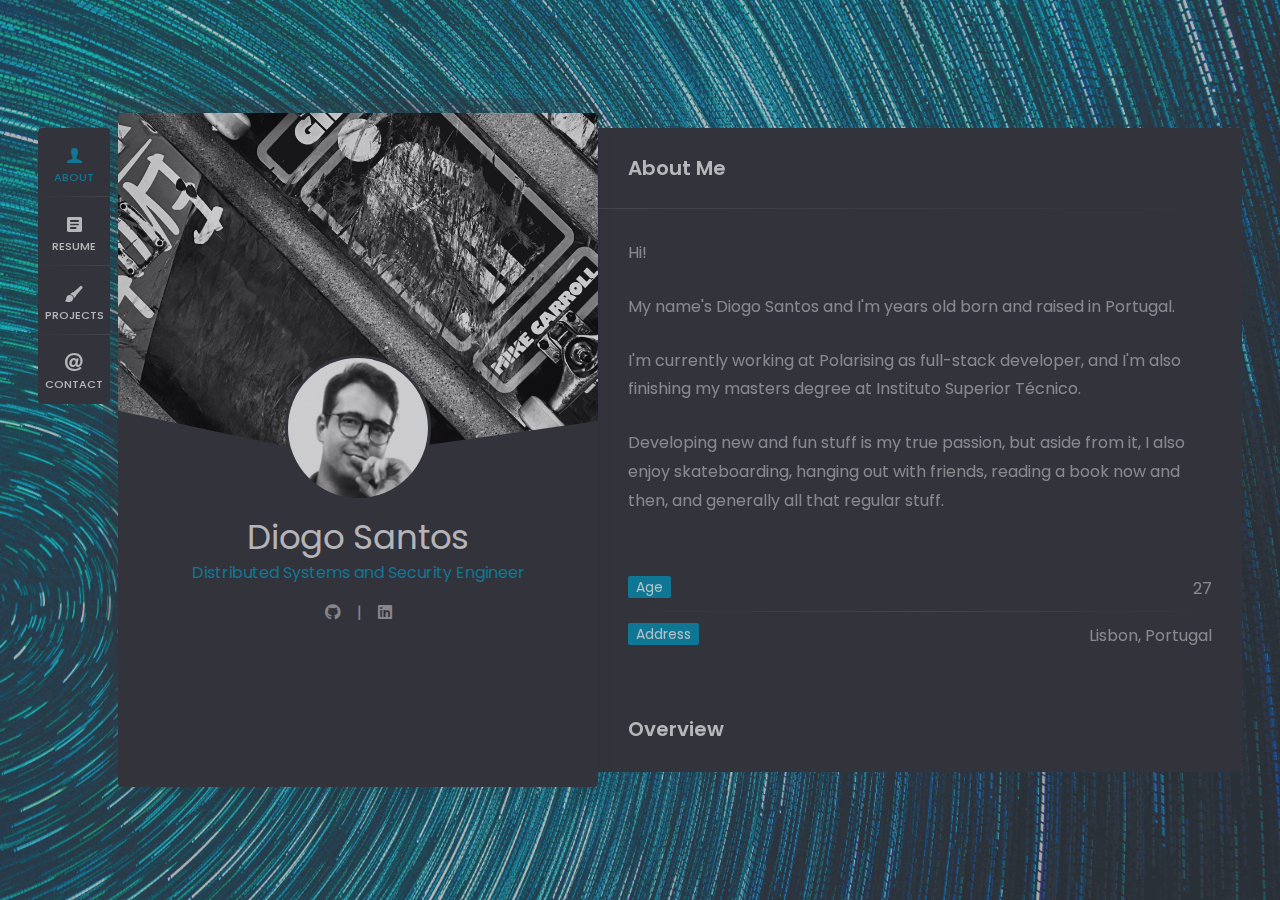
==== commit 7904f711: "dynamicssss" ====
--- a/index.html
+++ b/index.html
@@ -189,7 +189,13 @@
 								<div class="text-box">
 									<p>Hi!</p>
 									<br>
-									<p>My name's Diogo Santos and I'm 27 years old born and raised in Portugal.</p>
+									<p>My name's Diogo Santos and I'm <script type="text/javascript">
+									var curDate = new Date();
+								  var birth_date = new Date(1992, 12, 17, 1, 10);
+									var difference = (curDate - birth_date)/((1000*60*60*24*365);
+
+									return difference.toFixed(1);
+									</script> years old born and raised in Portugal.</p>
 									<br>
 									<p>I'm currently working at Polarising as full-stack developer, and I'm also finishing my masters degree at Instituto Superior Técnico.</p>
 									<br>
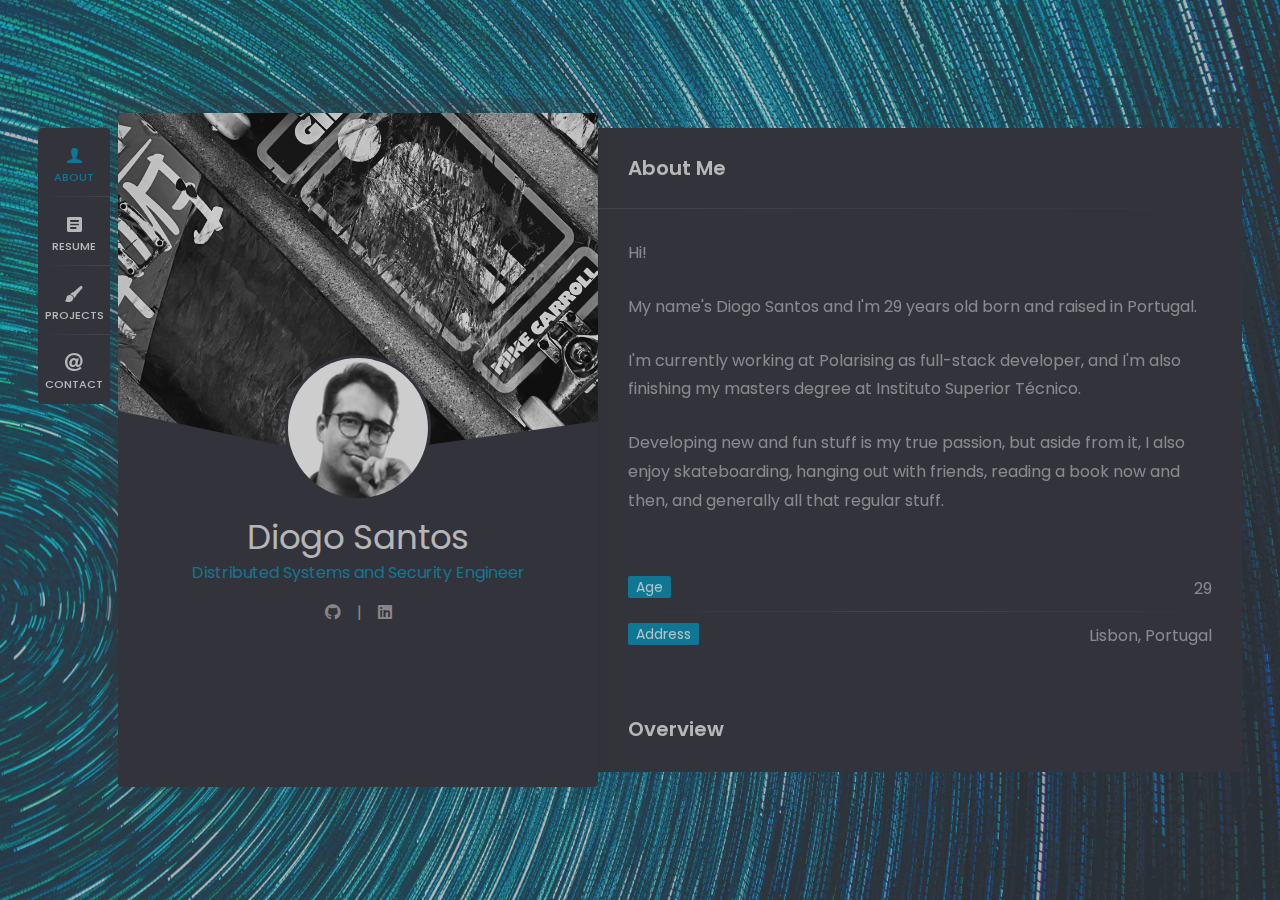
==== commit ed277740: "revert :)" ====
--- a/index.html
+++ b/index.html
@@ -189,13 +189,7 @@
 								<div class="text-box">
 									<p>Hi!</p>
 									<br>
-									<p>My name's Diogo Santos and I'm <script type="text/javascript">
-									var curDate = new Date();
-								  var birth_date = new Date(1992, 12, 17, 1, 10);
-									var difference = (curDate - birth_date)/((1000*60*60*24*365);
-
-									return difference.toFixed(1);
-									</script> years old born and raised in Portugal.</p>
+									<p>My name's Diogo Santos and I'm 29 years old born and raised in Portugal.</p>
 									<br>
 									<p>I'm currently working at Polarising as full-stack developer, and I'm also finishing my masters degree at Instituto Superior Técnico.</p>
 									<br>
@@ -205,7 +199,7 @@
 							<div class="col col-d-12 col-t-12 col-m-12 border-line-v">
 								<div class="info-list">
 									<ul>
-										<li><strong>Age </strong> 27</li>
+										<li><strong>Age </strong> 29</li>
 										<li><strong>Address </strong> Lisbon, Portugal</li>
 									</ul>
 								</div>
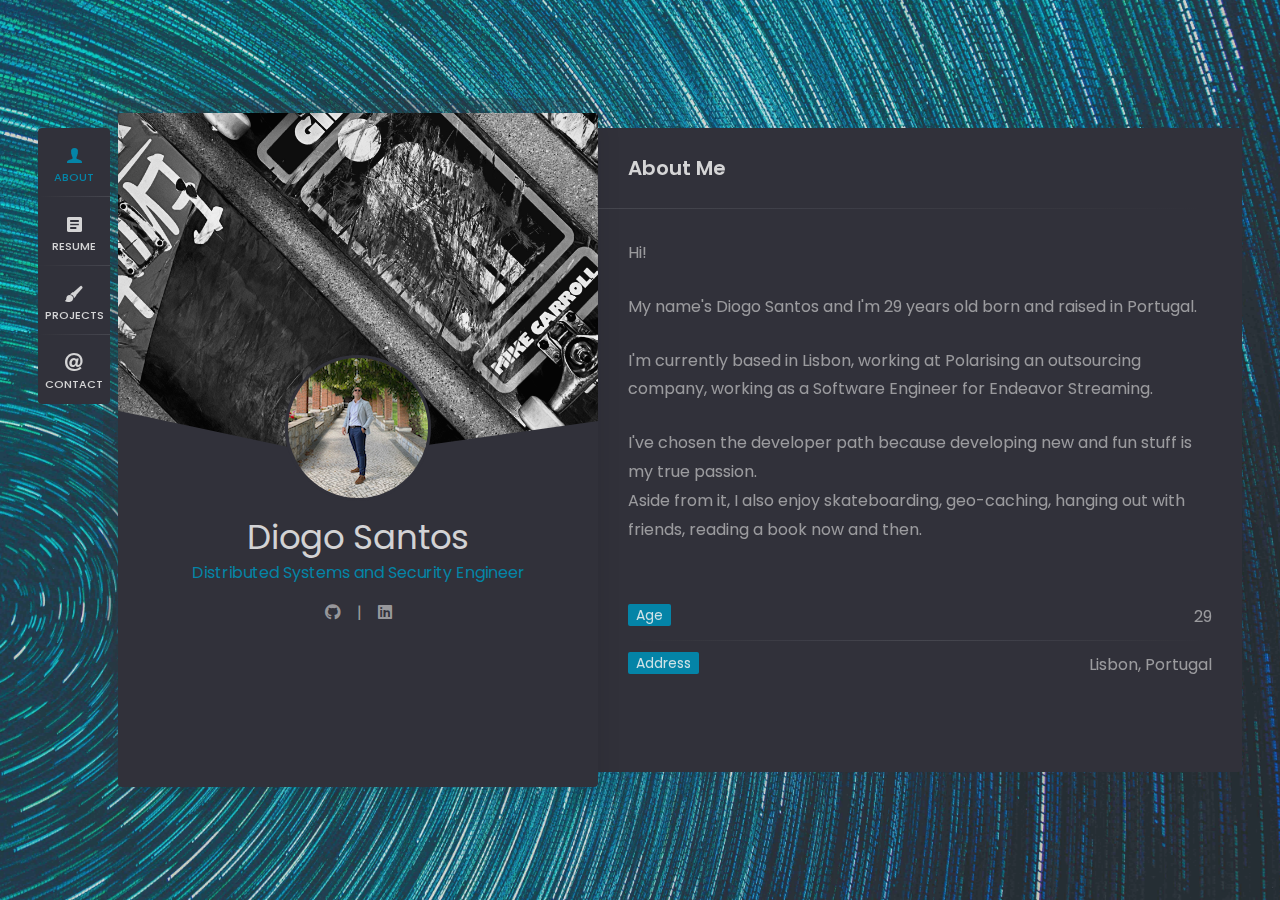
==== commit 72e827ad: "updated CV;" ====
--- a/index.html
+++ b/index.html
@@ -148,7 +148,7 @@
 
 					<!-- profile photo -->
 					<div class="image">
-						<img src="images/avatar.jpg" alt="" />
+						<img src="images/avatar_v2.png" alt="" />
 					</div>
 
 					<!-- profile titles -->
@@ -191,9 +191,9 @@
 									<br>
 									<p>My name's Diogo Santos and I'm 29 years old born and raised in Portugal.</p>
 									<br>
-									<p>I'm currently working at Polarising as full-stack developer, and I'm also finishing my masters degree at Instituto Superior Técnico.</p>
+									<p>I'm currently based in Lisbon, working at <a href="https://polarising.com/">Polarising</a> an outsourcing company, working as a Software Engineer for <a href="https://www.endeavorstreaming.com/">Endeavor Streaming</a>.</p>
 									<br>
-									<p>Developing new and fun stuff is my true passion, but aside from it, I also enjoy skateboarding, hanging out with friends, reading a book now and then, and generally all that regular stuff.</p>
+									<p>I've chosen the developer path because developing new and fun stuff is my true passion. <br>Aside from it, I also enjoy skateboarding, geo-caching, hanging out with friends, reading a book now and then.</p>
 								</div>
 							</div>
 							<div class="col col-d-12 col-t-12 col-m-12 border-line-v">
@@ -523,7 +523,7 @@
 							<div class="clear"></div>
 						</div>
 
-						<a href="cv/DiogoManuelTunesPrudenteDosSantosResume.pdf" class="lnk" download="cv/DiogoManuelTunesPrudenteDosSantosResume.pdf">
+						<a href="cv/DiogoManuelTunesPrudenteDosSantosResume_V2.pdf" class="lnk" download="cv/DiogoManuelTunesPrudenteDosSantosResume.pdf">
 							<span class="text">Download CV</span>
 							<span class="ion ion-archive"></span>
 						</a>
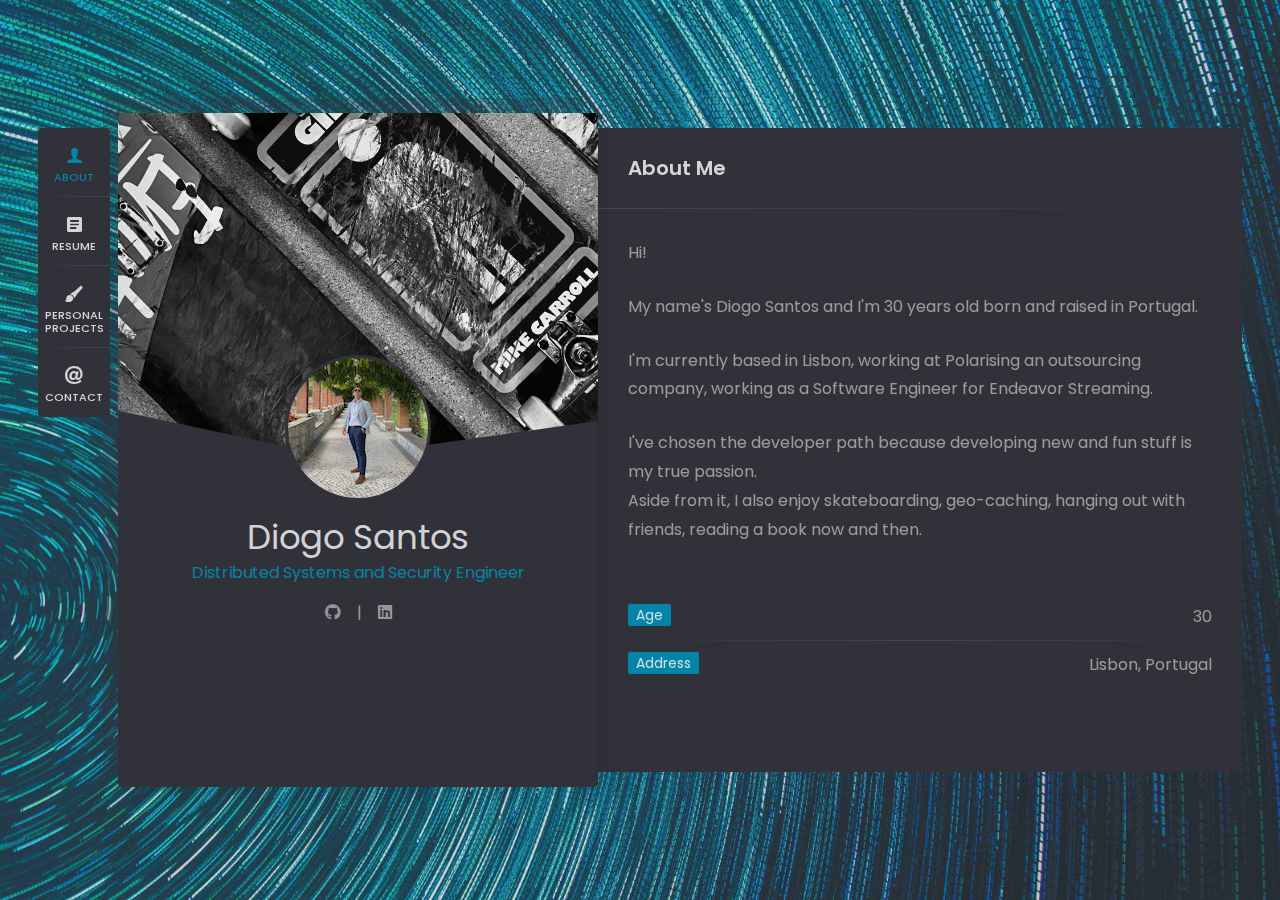
==== commit 538290a5: "updated resume;" ====
--- a/index.html
+++ b/index.html
@@ -119,7 +119,7 @@
 						<li>
 							<a href="#works-card">
 								<span class="icon ion-paintbrush"></span>
-								<span class="link">Projects</span>
+								<span class="link">Personal Projects</span>
 							</a>
 						</li>
 						<li>
@@ -189,7 +189,7 @@
 								<div class="text-box">
 									<p>Hi!</p>
 									<br>
-									<p>My name's Diogo Santos and I'm 29 years old born and raised in Portugal.</p>
+									<p>My name's Diogo Santos and I'm 30 years old born and raised in Portugal.</p>
 									<br>
 									<p>I'm currently based in Lisbon, working at <a href="https://polarising.com/">Polarising</a> an outsourcing company, working as a Software Engineer for <a href="https://www.endeavorstreaming.com/">Endeavor Streaming</a>.</p>
 									<br>
@@ -199,7 +199,7 @@
 							<div class="col col-d-12 col-t-12 col-m-12 border-line-v">
 								<div class="info-list">
 									<ul>
-										<li><strong>Age </strong> 29</li>
+										<li><strong>Age </strong> 30</li>
 										<li><strong>Address </strong> Lisbon, Portugal</li>
 									</ul>
 								</div>
@@ -212,15 +212,15 @@
 					<!--
 						Overview
 					-->
-					<div class="content services">
-
-						<!-- title -->
+					<!--<div class="content services">
+
+
 						<div class="title">Overview</div>
 
-						<!-- content -->
+
 						<div class="row service-items border-line-v">
 
-							<!-- service item -->
+
 							<div class="col col-d-6 col-t-6 col-m-12 border-line-h">
 								<div class="service-item">
 									<div class="icon"><span class="ion ion-code"></span></div>
@@ -231,7 +231,7 @@
 								</div>
 							</div>
 
-							<!-- service item -->
+
 							<div class="col col-d-6 col-t-6 col-m-12 border-line-h">
 								<div class="service-item">
 									<div class="icon"><span class="ion ion-code-working"></span></div>
@@ -242,7 +242,7 @@
 								</div>
 							</div>
 
-							<!-- service item -->
+
 							<div class="col col-d-6 col-t-6 col-m-12">
 								<div class="service-item">
 									<div class="icon"><span class="ion ion-ios-game-controller-b"></span></div>
@@ -253,7 +253,7 @@
 								</div>
 							</div>
 
-							<!-- service item -->
+
 							<div class="col col-d-6 col-t-6 col-m-12">
 								<div class="service-item">
 									<div class="icon"><span class="ion ion-bug"></span></div>
@@ -267,7 +267,7 @@
 							<div class="clear"></div>
 						</div>
 
-					</div>
+					</div>-->
 
 					<!--
 						Companies
@@ -275,8 +275,7 @@
 					<div class="content clients">
 
 						<!-- title -->
-						<div class="title">Companies</div>
-						<p>These are some of the companies that I worked in.</p>
+						<div class="title">Companies I've worked for</div>
 
 						<!-- content -->
 						<div class="row client-items">
@@ -335,6 +334,11 @@
 						<!-- title -->
 						<div class="title">Resume</div>
 
+						<a href="cv/DiogoManuelTunesPrudenteDosSantosResume_V2.pdf" class="lnk" download="cv/DiogoManuelTunesPrudenteDosSantosResume.pdf">
+							<span class="text">Download CV as PDF</span>
+							<span class="ion ion-archive"></span>
+						</a>
+
 						<!-- content -->
 						<div class="row">
 
@@ -347,10 +351,29 @@
 								<div class="resume-items">
 									<div class="resume-item border-line-h active">
 										<div class="date">2017 - Present</div>
-										<div class="name">Full-Stack Developer</div>
+										<div class="name">Software Consultant</div>
 										<div class="company">Polarising</div>
 										<p>
-											Collaborate as a full-stack developer on several near-shore and internal projects.
+											<b>Project:</b> Dice Technology - Endeavor Streaming<br>
+											Dice Technology primary business is in B2B and B2C content distribution. It operates a number of high-scale platforms to deliver video and sports data to a global customer base.
+											Currently supports more than 1 million concurrent users.<br><br>
+
+											<b>Main Responsibilities:</b> Backend developer on the onboard microservice, that imports all customers and purchases to Dice infrastructure, and also worked on a team that handles payments and access checks for users.<br>
+											<b>Main Technologies:</b> Microservices, Java 11, Dropwizard, Amazon Web Services (EC2, SQS, SES, S3, Aurora, DynamoDB, Lambda), JUnit, JDBI, Flyway, Maven, Git, Python
+											<br><br>
+
+											<b>Project:</b> PORTA - Polarising<br>
+											A Polarising framework that allows exposing datasources as WSDL contracts or REST endpoints, using a user friendly UI.<br><br>
+
+											<b>Main Responsibilities:</b> Full stack Developer<br>
+											<b>Main Technologies:</b> Spring, Java8, Angular 2+, Docker
+											<br><br>
+
+											<b>Project:</b> WeWin - Polarising<br>
+											A Polarising App, for Android/iOS, that allows users to bet on the EuroMillions as a joint bet, or a single bet.<br><br>
+
+											<b>Main Responsibilities:</b> Fullstack developer<br>
+											<b>Main Technologies:</b> Spring, Liquibase, Mysql, Docker, Jenkins, Angular 2+, Java 8
 										</p>
 									</div>
 									<div class="resume-item border-line-h">
@@ -401,89 +424,53 @@
 					<div class="content skills">
 
 						<!-- title -->
-						<div class="title">Skills</div>
+						<div class="title">Tech Stack</div>
 
 						<!-- content -->
 						<div class="row">
-
-							<!-- skill item -->
-							<div class="col col-d-6 col-t-6 col-m-12 border-line-v">
-								<div class="skills-list">
-									<div class="skill-title border-line-h">
-										<div class="icon"><i class="ion ion-easel"></i></div>
-										<div class="name">Front-End</div>
-									</div>
-									<ul>
-										<li class="border-line-h">
-											<div class="name">Angular / Typescript / JavaScript</div>
-											<div class="progress">
-												<div class="percentage" style="width:80%;"></div>
-											</div>
-										</li>
-										<li>
-											<div class="name">HTML / CSS</div>
-											<div class="progress">
-												<div class="percentage" style="width:75%;"></div>
-											</div>
-										</li>
-										<li class="border-line-h">
-											<div class="name">Ionic</div>
-											<div class="progress">
-												<div class="percentage" style="width:70%;"></div>
-											</div>
-										</li>
-										<li class="border-line-h">
-											<div class="name">Bootstrap</div>
-											<div class="progress">
-												<div class="percentage" style="width:60%;"></div>
-											</div>
-										</li>
-										<li class="border-line-h">
-											<div class="name">Web Design</div>
-											<div class="progress">
-												<div class="percentage" style="width:50%;"></div>
-											</div>
-										</li>
-									</ul>
-								</div>
-							</div>
 
 							<!-- skill item -->
 							<div class="col col-d-6 col-t-6 col-m-12 border-line-v">
 								<div class="skills-list">
 									<div class="skill-title border-line-h">
 										<div class="icon"><i class="ion ion-code"></i></div>
-										<div class="name">Back-End</div>
+										<div class="name">Core</div>
 									</div>
 									<ul>
 										<li class="border-line-h">
-											<div class="name">Java</div>
-											<div class="progress">
-												<div class="percentage" style="width:90%;"></div>
-											</div>
-										</li>
-										<li class="border-line-h">
-											<div class="name">C</div>
-											<div class="progress">
-												<div class="percentage" style="width:70%;"></div>
-											</div>
-										</li>
-										<li class="border-line-h">
-											<div class="name">C++</div>
-											<div class="progress">
-												<div class="percentage" style="width:70%;"></div>
-											</div>
-										</li>
-										<li class="border-line-h">
-											<div class="name">PHP / MYSQL</div>
-											<div class="progress">
-												<div class="percentage" style="width:70%;"></div>
-											</div>
-										</li>
-										<li class="border-line-h">
-											<div class="name">C# / .NET</div>
-											<div class="progress">
-												<div class="percentage" style="width:60%;"></div>
+											<div class="name">JAVA</div>
+											<div class="progress">
+												<div class="percentage" style="width:100%;"></div>
+											</div>
+										</li>
+										<li>
+											<div class="name">Dropwizard</div>
+											<div class="progress">
+												<div class="percentage" style="width:100%;"></div>
+											</div>
+										</li>
+										<li class="border-line-h">
+											<div class="name">Spring</div>
+											<div class="progress">
+												<div class="percentage" style="width:100%;"></div>
+											</div>
+										</li>
+										<li class="border-line-h">
+											<div class="name">SQL</div>
+											<div class="progress">
+												<div class="percentage" style="width:100%;"></div>
+											</div>
+										</li>
+										<li class="border-line-h">
+											<div class="name">Python</div>
+											<div class="progress">
+												<div class="percentage" style="width:100%;"></div>
+											</div>
+										</li>
+										<li class="border-line-h">
+											<div class="name">Bash</div>
+											<div class="progress">
+												<div class="percentage" style="width:100%;"></div>
 											</div>
 										</li>
 									</ul>
@@ -494,26 +481,116 @@
 							<div class="col col-d-6 col-t-6 col-m-12 border-line-v">
 								<div class="skills-list">
 									<div class="skill-title border-line-h">
-										<div class="icon"><i class="ion ion-ios-game-controller-b"></i></div>
-										<div class="name">Game Development</div>
+										<div class="icon"><i class="ion ion-cloud"></i></div>
+										<div class="name">AWS</div>
 									</div>
 									<ul>
 										<li class="border-line-h">
-											<div class="name">Unreal Engine</div>
-											<div class="progress">
-												<div class="percentage" style="width:70%;"></div>
+											<div class="name">EC2</div>
+											<div class="progress">
+												<div class="percentage" style="width:100%;"></div>
+											</div>
+										</li>
+										<li class="border-line-h">
+											<div class="name">Lambda</div>
+											<div class="progress">
+												<div class="percentage" style="width:100%;"></div>
+											</div>
+										</li>
+										<li class="border-line-h">
+											<div class="name">Aurora</div>
+											<div class="progress">
+												<div class="percentage" style="width:100%;"></div>
+											</div>
+										</li>
+										<li class="border-line-h">
+											<div class="name">SQS</div>
+											<div class="progress">
+												<div class="percentage" style="width:100%;"></div>
+											</div>
+										</li>
+										<li class="border-line-h">
+											<div class="name">S3</div>
+											<div class="progress">
+												<div class="percentage" style="width:100%;"></div>
+											</div>
+										</li>
+										<li class="border-line-h">
+											<div class="name">Kinesis</div>
+											<div class="progress">
+												<div class="percentage" style="width:100%;"></div>
+											</div>
+										</li>
+										<li class="border-line-h">
+											<div class="name">DynamoDB</div>
+											<div class="progress">
+												<div class="percentage" style="width:100%;"></div>
+											</div>
+										</li>
+									</ul>
+								</div>
+							</div>
+
+							<!-- skill item -->
+							<div class="col col-d-6 col-t-6 col-m-12 border-line-v">
+								<div class="skills-list">
+									<div class="skill-title border-line-h">
+										<div class="icon"><i class="ion ion-hammer"></i></div>
+										<div class="name">Technologies</div>
+									</div>
+									<ul>
+										<li class="border-line-h">
+											<div class="name">Docker</div>
+											<div class="progress">
+												<div class="percentage" style="width:100%;"></div>
 											</div>
 										</li>
 										<li>
-											<div class="name">Unity</div>
-											<div class="progress">
-												<div class="percentage" style="width:60%;"></div>
-											</div>
-										</li>
-										<li class="border-line-h">
-											<div class="name">OpenGL (GLUT / lwjgl)</div>
-											<div class="progress">
-												<div class="percentage" style="width:50%;"></div>
+											<div class="name">Travis Ci/Cd</div>
+											<div class="progress">
+												<div class="percentage" style="width:100%;"></div>
+											</div>
+										</li>
+										<li class="border-line-h">
+											<div class="name">Jenkins</div>
+											<div class="progress">
+												<div class="percentage" style="width:100%;"></div>
+											</div>
+										</li>
+										<li class="border-line-h">
+											<div class="name">Maven</div>
+											<div class="progress">
+												<div class="percentage" style="width:100%;"></div>
+											</div>
+										</li>
+										<li class="border-line-h">
+											<div class="name">Elastic</div>
+											<div class="progress">
+												<div class="percentage" style="width:100%;"></div>
+											</div>
+										</li>
+										<li class="border-line-h">
+											<div class="name">Kibana</div>
+											<div class="progress">
+												<div class="percentage" style="width:100%;"></div>
+											</div>
+										</li>
+										<li class="border-line-h">
+											<div class="name">Ansible</div>
+											<div class="progress">
+												<div class="percentage" style="width:100%;"></div>
+											</div>
+										</li>
+										<li class="border-line-h">
+											<div class="name">Terraform</div>
+											<div class="progress">
+												<div class="percentage" style="width:100%;"></div>
+											</div>
+										</li>
+										<li class="border-line-h">
+											<div class="name">Git</div>
+											<div class="progress">
+												<div class="percentage" style="width:100%;"></div>
 											</div>
 										</li>
 									</ul>
@@ -522,12 +599,6 @@
 
 							<div class="clear"></div>
 						</div>
-
-						<a href="cv/DiogoManuelTunesPrudenteDosSantosResume_V2.pdf" class="lnk" download="cv/DiogoManuelTunesPrudenteDosSantosResume.pdf">
-							<span class="text">Download CV</span>
-							<span class="ion ion-archive"></span>
-						</a>
-
 					</div>
 
 				</div>
@@ -545,7 +616,7 @@
 					<div class="content works">
 
 						<!-- title -->
-						<div class="title">Projects</div>
+						<div class="title">Personal Projects</div>
 
 						<!-- filters -->
 						<div class="filter-menu filter-button-group">
@@ -1028,7 +1099,7 @@
 						<!-- content -->
 						<div class="row">
 							<div class="col col-d-12 col-t-12 col-m-12 border-line-v">
-								<div class="map" id="lxMap"></div>
+								<!--<div class="map" id="lxMap"></div>-->
 								<div class="info-list">
 									<ul>
 										<li><strong>Address </strong> Lisbon, Portugal</li>
